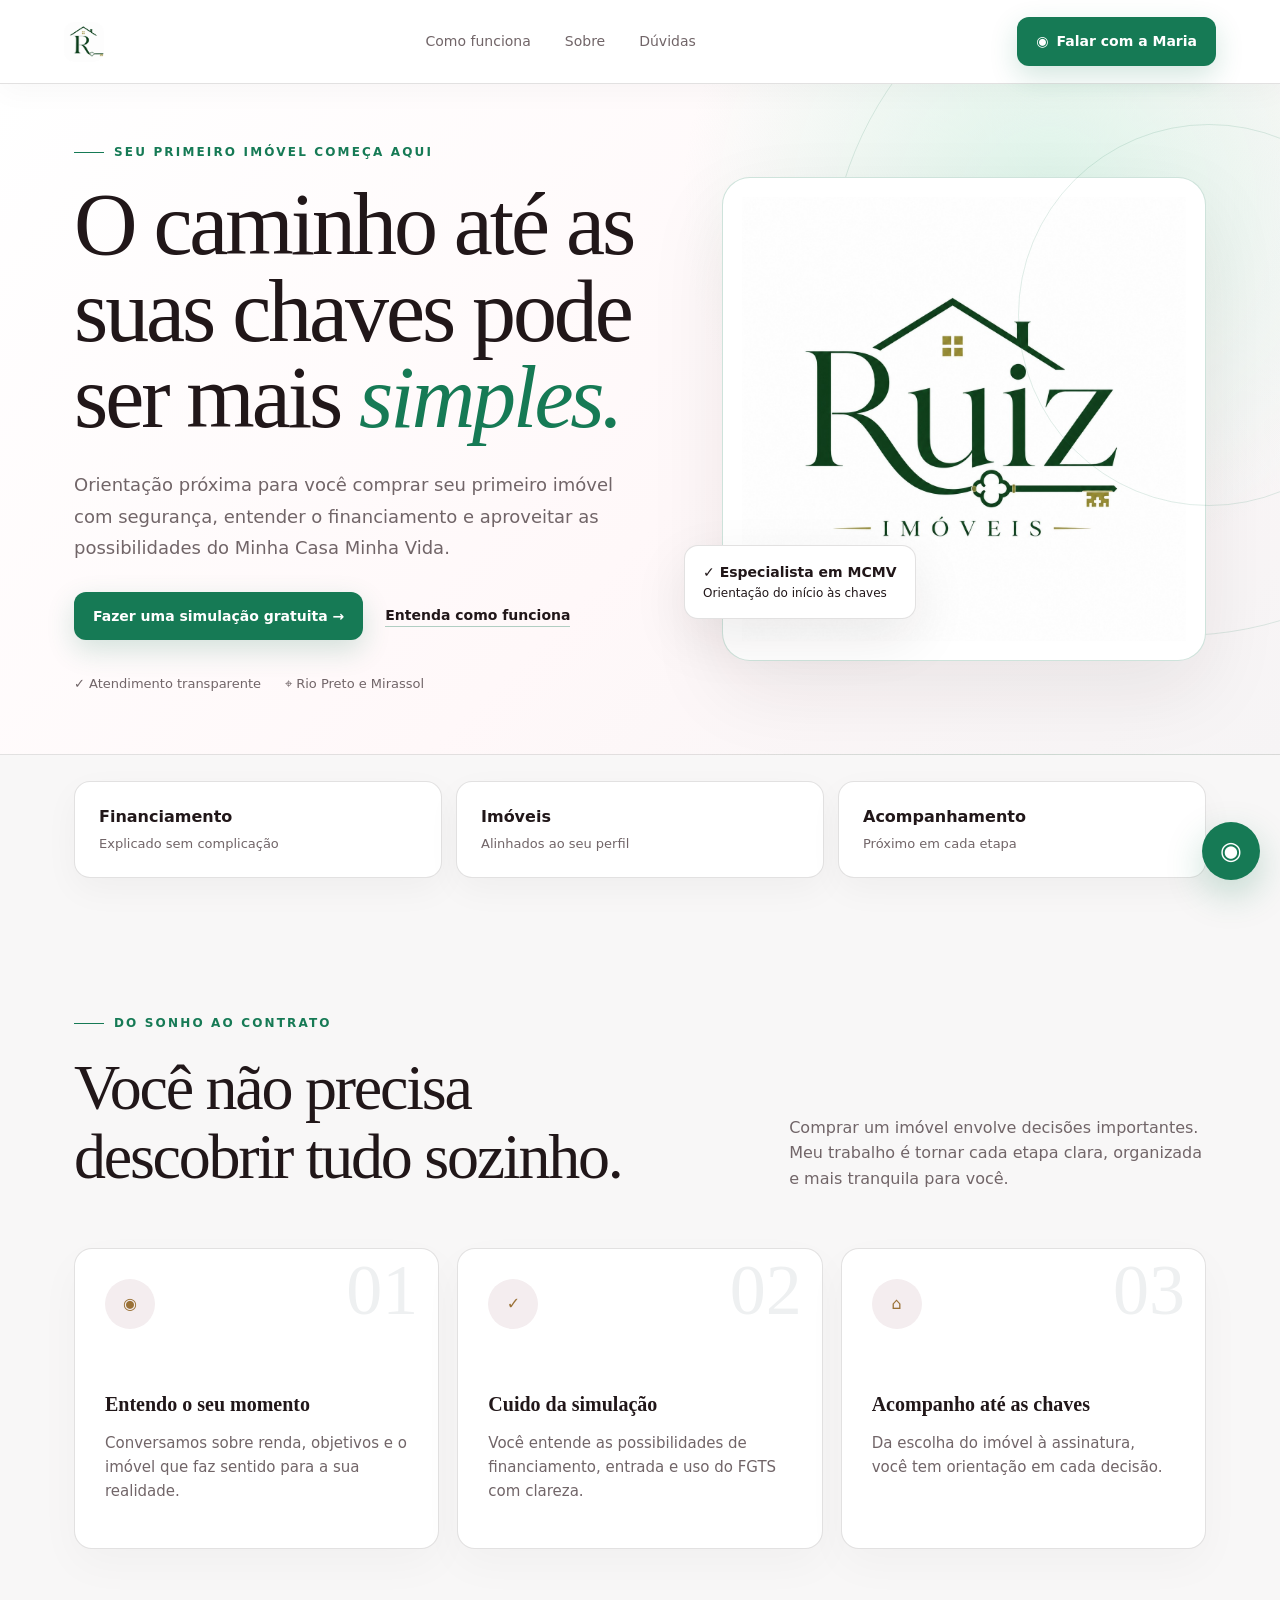
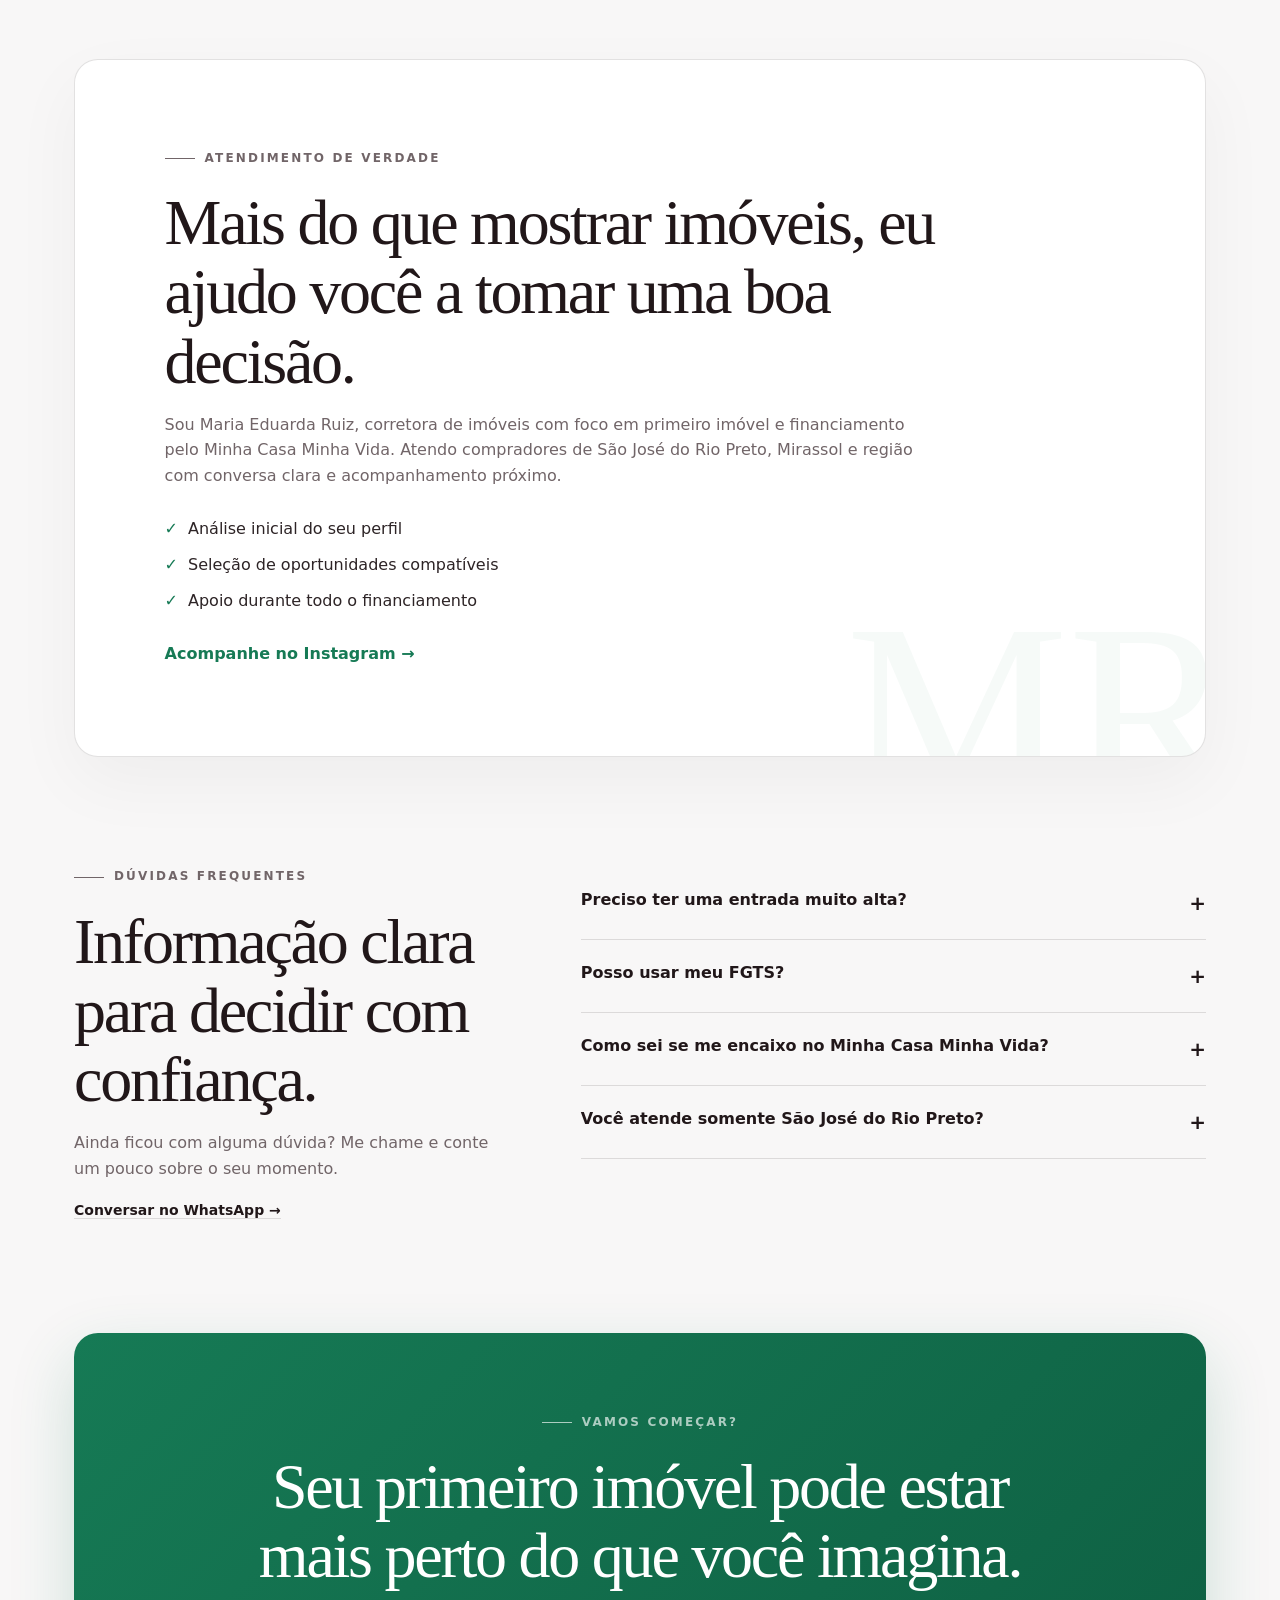
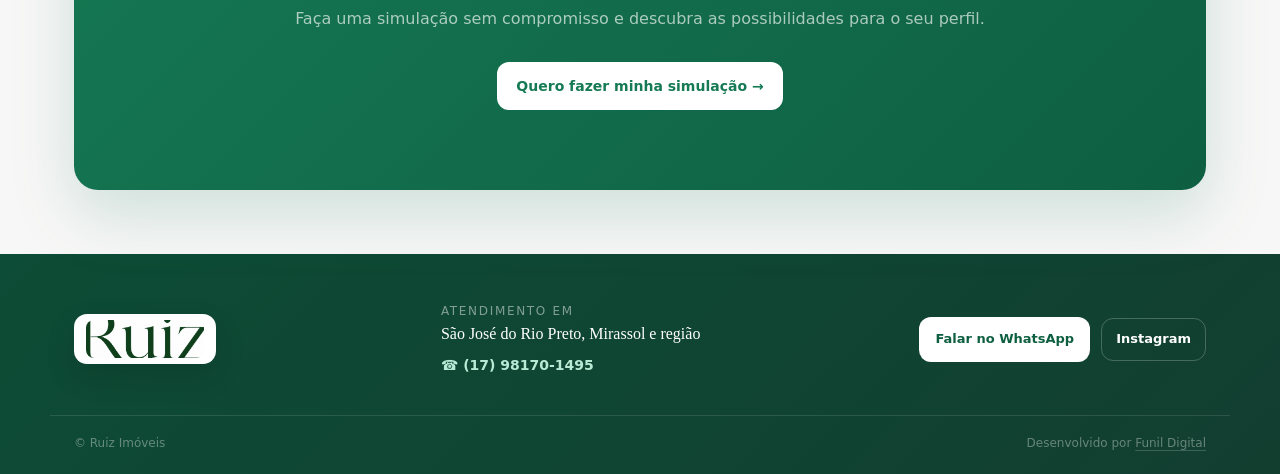
==== index.html @ 78d7ccc2 "Update footer credit to Funil Digital" ====
<!doctype html>
<html lang="pt-BR">
<head>
  <meta charset="utf-8">
  <meta name="viewport" content="width=device-width,initial-scale=1">
  <meta name="description" content="Encontre seu primeiro imóvel em São José do Rio Preto e Mirassol com orientação especializada em Minha Casa Minha Vida.">
  <title>Maria Eduarda Ruiz | Corretora de Imóveis</title>
  <link rel="icon" href="favicon.svg" type="image/svg+xml">
  <style>
    :root{--ink:#211719;--deep:#13090c;--gold:#167a55;--light:#25a879;--paper:#f8f7f7;--cream:#f4edef;--text:#2d2426;--muted:#716568;--line:rgba(33,23,25,.13)}
    *{box-sizing:border-box}html{scroll-behavior:smooth}body{margin:0;background:var(--paper);color:var(--text);font:16px/1.6 Inter,ui-sans-serif,system-ui,-apple-system,BlinkMacSystemFont,"Segoe UI",sans-serif}a{color:inherit;text-decoration:none}.wrap{max-width:1180px;margin:auto;padding-left:24px;padding-right:24px}
    header{height:84px;background:var(--deep);color:#fff;border-bottom:1px solid #ffffff18;display:flex;align-items:center;justify-content:space-between;padding:0 max(24px,5vw);position:sticky;top:0;z-index:20;box-shadow:0 1px 0 #ffffff12}.brand{display:flex;align-items:center;gap:12px}.mark{width:46px;height:46px;border:1px solid var(--gold);border-radius:14px;display:grid;place-items:center;color:#fff;background:var(--gold);border-color:var(--gold);font:800 15px Arial}.brand strong{display:block;font:600 17px Georgia}.brand small{display:block;text-transform:uppercase;letter-spacing:.15em;font-size:10px;opacity:.6}nav{display:flex;gap:34px;font-size:14px;color:#ffffffc7}.top-cta,.btn{display:inline-flex;align-items:center;gap:8px;background:var(--light);color:var(--deep);border-radius:12px;padding:13px 19px;font-weight:800;font-size:14px;box-shadow:0 10px 28px #167a5530;transition:transform .2s,box-shadow .2s}
    .hero{background:radial-gradient(circle at 80% 20%,#0d5139 0,transparent 34%),linear-gradient(135deg,#13090c 0%,#0e241b 55%,#13090c 100%);color:#fff;overflow:hidden;position:relative}.hero:before,.hero:after{content:"";position:absolute;border:1px solid #25a87926;border-radius:50%;right:-250px;top:-150px;width:700px;height:700px}.hero:after{right:-120px;top:40px;width:380px;height:380px}.hero-grid{min-height:670px;display:grid;grid-template-columns:1.08fr .92fr;align-items:center;gap:80px;position:relative}.eyebrow{text-transform:uppercase;letter-spacing:.18em;font-size:12px;font-weight:700;color:var(--light);display:flex;align-items:center;gap:10px;margin:0 0 20px}.eyebrow:before{content:"";width:30px;height:1px;background:currentColor}h1,h2{font-family:Georgia,serif;font-weight:400;letter-spacing:-.035em;margin:0}h1{font-size:clamp(52px,7vw,88px);line-height:.98}h1 em{color:var(--light);font-weight:400}.lead{font-size:18px;line-height:1.75;color:#ffffffb2;max-width:650px;margin:28px 0}.actions{display:flex;align-items:center;gap:22px;flex-wrap:wrap}.link{font-weight:700;font-size:14px;border-bottom:1px solid #ffffff66}.trust{display:flex;gap:24px;margin-top:34px;color:#ffffff99;font-size:13px;flex-wrap:wrap}
    .identity{aspect-ratio:4/5;border:1px solid #25a87952;border-radius:32px;background:linear-gradient(145deg,#ffffff12,#25a87909);display:flex;flex-direction:column;align-items:center;justify-content:center;position:relative;overflow:hidden}.identity:before{content:"";position:absolute;width:120%;height:52%;border:1px solid #25a87926;border-radius:50%;transform:rotate(-18deg)}.home-icon{width:90px;height:90px;border:1px solid #25a87970;border-radius:22px;display:grid;place-items:center;color:#fff;background:var(--gold);font-size:38px;box-shadow:0 18px 50px #167a5555}.mono{font:400 clamp(100px,14vw,150px) Georgia;color:#25a8792c;line-height:.85;margin-top:18px;letter-spacing:-.12em}.identity strong{font:600 21px Georgia}.identity small{text-transform:uppercase;letter-spacing:.2em;font-size:10px;color:#ffffff88}.badge{position:absolute;left:-38px;bottom:42px;background:#fffdfaf5;color:var(--ink);padding:15px 18px;border-radius:14px;box-shadow:0 18px 45px #0004;border:1px solid #ffffff;font-size:12px}.badge strong{display:block;font-size:14px}.visual{position:relative}
    .benefits{display:grid;grid-template-columns:repeat(3,1fr);gap:14px;padding-top:26px;padding-bottom:26px}.benefit{padding:22px 24px;background:#fff;border:1px solid var(--line);border-radius:16px;box-shadow:0 12px 35px #2117190a}.benefit:last-child{border:1px solid var(--line)}.benefit strong{display:block;color:var(--ink)}.benefit span{color:var(--muted);font-size:13px}
    section.content{padding-top:110px;padding-bottom:110px}.heading{display:grid;grid-template-columns:1.2fr .8fr;align-items:end;gap:90px}.heading h2,.about h2,.faq h2,.closing h2{font-size:clamp(38px,5vw,64px);line-height:1.08;color:var(--ink)}.heading>p{color:var(--muted);margin:0}.dark-eye{color:#9a7136}.steps{display:grid;grid-template-columns:repeat(3,1fr);gap:18px;margin-top:56px}.step{min-height:285px;background:#fff;border:1px solid var(--line);border-radius:18px;padding:30px;box-shadow:0 16px 44px #21171908;position:relative}.num{position:absolute;right:20px;top:0;color:#102f3212;font:72px Georgia}.step-icon{width:50px;height:50px;border-radius:50%;background:var(--cream);display:grid;place-items:center;color:#9a7136}.step h3{font:600 20px Georgia;color:var(--ink);margin:64px 0 10px}.step p{color:var(--muted);font-size:15px}
    .about{background:linear-gradient(135deg,#211719,#153328);color:#fff;border-radius:24px;padding:clamp(40px,7vw,90px);position:relative;overflow:hidden}.about:after{content:"MR";position:absolute;right:-30px;bottom:-100px;font:250px Georgia;color:#ffffff07}.about h2{color:#fff;max-width:800px}.about>p{color:#ffffffa7;max-width:760px}.checks{display:grid;gap:10px;margin:28px 0}.checks span:before{content:"✓";color:var(--light);margin-right:10px}.instagram{color:var(--light);font-weight:700}
    .faq{display:grid;grid-template-columns:.8fr 1.2fr;gap:90px}.faq-intro p{color:var(--muted)}details{border-bottom:1px solid var(--line);padding:20px 0}summary{cursor:pointer;color:var(--ink);font-weight:700;list-style:none;display:flex;justify-content:space-between}summary:after{content:"+";font-size:20px}details[open] summary:after{content:"−"}details p{color:var(--muted);font-size:15px;max-width:680px}
    .closing{background:linear-gradient(135deg,var(--gold),#0e5f42);color:#fff;border-radius:24px;text-align:center;padding:80px 24px;margin-bottom:28px;position:relative;overflow:hidden}.closing h2{color:#fff;max-width:780px;margin:auto}.closing>p{color:#ffffffa6}.closing .btn{margin-top:14px}footer{display:flex;align-items:center;justify-content:space-between;padding-top:35px;padding-bottom:35px;color:var(--muted);font-size:13px}.float{position:fixed;right:20px;bottom:20px;width:58px;height:58px;border-radius:50%;background:var(--gold);color:#fff;display:grid;place-items:center;font-size:25px;box-shadow:0 12px 35px #0004;z-index:5}
    @media(max-width:900px){nav{display:none}.hero-grid{grid-template-columns:1fr;padding-top:70px;padding-bottom:70px;text-align:center}.hero-copy{display:flex;flex-direction:column;align-items:center}.visual{max-width:520px;width:100%;margin:auto}.heading,.faq{grid-template-columns:1fr;gap:35px}.steps,.benefits{grid-template-columns:1fr}.benefit{border-right:0;border-bottom:1px solid var(--line)}}
    @media(max-width:600px){header{padding:0 16px}.brand small,.top-cta span{display:none}.top-cta{width:44px;height:44px;padding:0;justify-content:center}.hero-grid{gap:50px}h1{font-size:50px}.actions{flex-direction:column;width:100%}.btn{width:100%;justify-content:center}.identity{border-radius:24px}.badge{left:-5px;bottom:18px}.heading h2,.about h2,.faq h2,.closing h2{font-size:40px}section.content{padding-top:78px;padding-bottom:78px}.step{min-height:245px}footer{flex-direction:column;gap:18px;text-align:center}}
  a:hover{transform:translateY(-2px)}.step{transition:transform .2s,box-shadow .2s}.step:hover{transform:translateY(-6px);box-shadow:0 22px 55px #21171912}.closing .btn{background:#fff;color:var(--gold);box-shadow:none}@media(prefers-reduced-motion:reduce){html{scroll-behavior:auto}*{transition:none!important}}
    /* Light identity with red accents */
    header{background:rgba(255,255,255,.94);color:var(--ink);border-bottom:1px solid var(--line);backdrop-filter:blur(16px);box-shadow:0 8px 30px #21171908}
    nav{color:var(--muted)}.brand small{color:var(--muted);opacity:1}.top-cta,.btn{background:var(--gold);color:#fff}
    .hero{background:radial-gradient(circle at 82% 18%,#ddf4e9 0,transparent 31%),linear-gradient(135deg,#fff 0%,#fff8f9 56%,#f6f4f5 100%);color:var(--ink);border-bottom:1px solid var(--line)}
    .hero:before,.hero:after{border-color:#167a5522}.eyebrow{color:var(--gold)}h1 em{color:var(--gold)}.lead{color:var(--muted)}.link{border-color:#167a5555}.trust{color:var(--muted)}
    .identity{background:linear-gradient(145deg,#fff,#fff5f7);border-color:#167a5535;box-shadow:0 30px 80px #21171914}.identity:before{border-color:#167a5520}.mono{color:#167a5512}.identity strong{color:var(--ink)}.identity small{color:var(--muted)}
    .badge{background:#fff;color:var(--ink);border:1px solid var(--line);box-shadow:0 20px 55px #21171916}
    .about{background:#fff;color:var(--text);border:1px solid var(--line);box-shadow:0 25px 70px #2117190b}.about h2{color:var(--ink)}.about>p{color:var(--muted)}.about:after{color:#167a550a}.checks span:before,.instagram{color:var(--gold)}
    .closing{background:linear-gradient(135deg,#167a55,#0e5f42);box-shadow:0 24px 65px #167a5530}
    footer{color:var(--muted)}.float{background:var(--gold);box-shadow:0 14px 36px #167a5540}
.logo-word strong{font:700 25px/1 Georgia,serif;letter-spacing:-.04em}.logo-word small{margin-top:4px;letter-spacing:.25em}.logo-script{font-size:clamp(76px,10vw,112px);letter-spacing:-.07em;color:#167a5515;font-style:italic}.home-icon{background:var(--gold);box-shadow:0 18px 50px #167a5540}@media(max-width:600px){.logo-word strong{font-size:21px}}.official-logo{display:block;background-image:url("[data-uri]");background-repeat:no-repeat}.official-logo-word{width:118px;height:38px;background-size:155% auto;background-position:center 50%;border-radius:8px}header .official-logo-word{width:40px;height:40px;background-image:url("assets/logos/logo-ruiz-monogram-key-compact.png");background-size:145% auto;background-position:center 50%;border-radius:10px}.official-logo-full{width:92%;height:92%;background-size:contain;background-position:center}.identity{aspect-ratio:1/1;border-radius:28px;background:#fff}.identity:before{display:none}@media(max-width:600px){.official-logo-word{width:100px;height:32px;background-size:165% auto}header .official-logo-word{width:35px;height:35px;background-size:145% auto}.official-logo-full{width:96%;height:96%}}    .developer-credit{max-width:1180px;margin:-16px auto 0;padding:0 24px 34px;text-align:center;color:var(--muted);font-size:12px;letter-spacing:.015em}.developer-credit a{color:var(--ink);text-decoration:underline;text-decoration-color:#167a554d;text-underline-offset:3px}.developer-credit a:hover{color:var(--gold)}
      body{position:relative}.developer-credit{position:absolute;left:50%;bottom:14px;transform:translateX(-50%);width:max-content;max-width:calc(100% - 32px);margin:0;padding:0;color:rgba(113,101,104,.42);white-space:nowrap}.developer-credit a{color:inherit;text-decoration-color:rgba(113,101,104,.22)}.developer-credit a:hover{color:rgba(22,122,85,.75)}
      .site-footer{max-width:none;margin:64px 0 0;padding:0;display:block;background:linear-gradient(135deg,#0d4c36,#123e30);color:#fff}.footer-inner{max-width:1180px;margin:auto;padding:48px 24px 38px;display:grid;grid-template-columns:1fr 1.35fr auto;align-items:center;gap:48px}.footer-logo{width:max-content;padding:6px 12px;border-radius:13px;background:#fff;box-shadow:0 12px 30px #0002}.footer-details{display:flex;flex-direction:column;gap:4px}.footer-details>span{font-size:12px;letter-spacing:.14em;text-transform:uppercase;color:#ffffff7a}.footer-details strong{font:500 16px Georgia}.footer-details a{width:max-content;margin-top:7px;color:#b8ead5;font-size:14px;font-weight:700}.footer-actions{display:flex;align-items:center;gap:11px}.footer-whatsapp,.footer-social{display:inline-flex;align-items:center;justify-content:center;border-radius:12px;font-size:13px;font-weight:800}.footer-whatsapp{padding:12px 16px;background:#fff;color:#0e5f42}.footer-social{height:43px;padding:0 14px;border:1px solid #ffffff38;color:#fff}.footer-bottom{max-width:1180px;margin:auto;padding:18px 24px 21px;border-top:1px solid #ffffff1c;display:flex;justify-content:space-between;gap:16px;color:#ffffff5c;font-size:12px}.footer-bottom p{margin:0}.footer-bottom a{color:inherit;text-decoration:underline;text-decoration-color:#ffffff2e;text-underline-offset:3px}@media(max-width:820px){.footer-inner{grid-template-columns:1fr;justify-items:center;text-align:center;gap:28px}.footer-details{align-items:center}.footer-bottom{justify-content:center;flex-wrap:wrap}.footer-bottom span{display:none}}\n  </style>
</head>
<body>
<header>
  <a class="brand" href="#inicio"><span class="official-logo official-logo-word" role="img" aria-label="Ruiz Imóveis"></span></a>
  <nav><a href="#como-funciona">Como funciona</a><a href="#sobre">Sobre</a><a href="#duvidas">Dúvidas</a></nav>
  <a class="top-cta" href="https://wa.me/5517981701495" target="_blank" rel="noopener"><b>◉</b><span>Falar com a Maria</span></a>
</header>
<main>
  <section class="hero" id="inicio"><div class="wrap hero-grid">
    <div class="hero-copy">
      <p class="eyebrow">Seu primeiro imóvel começa aqui</p>
      <h1>O caminho até as suas chaves pode ser mais <em>simples.</em></h1>
      <p class="lead">Orientação próxima para você comprar seu primeiro imóvel com segurança, entender o financiamento e aproveitar as possibilidades do Minha Casa Minha Vida.</p>
      <div class="actions"><a class="btn" href="https://wa.me/5517981701495" target="_blank" rel="noopener">Fazer uma simulação gratuita →</a><a class="link" href="#como-funciona">Entenda como funciona</a></div>
      <div class="trust"><span>✓ Atendimento transparente</span><span>⌖ Rio Preto e Mirassol</span></div>
    </div>
    <div class="visual"><div class="identity"><span class="official-logo official-logo-full" role="img" aria-label="Logo Ruiz Imóveis"></span></div><div class="badge"><strong>✓ Especialista em MCMV</strong>Orientação do início às chaves</div></div>
  </div></section>
  <div class="wrap benefits"><div class="benefit"><strong>Financiamento</strong><span>Explicado sem complicação</span></div><div class="benefit"><strong>Imóveis</strong><span>Alinhados ao seu perfil</span></div><div class="benefit"><strong>Acompanhamento</strong><span>Próximo em cada etapa</span></div></div>
  <section class="content wrap" id="como-funciona">
    <div class="heading"><div><p class="eyebrow dark-eye">Do sonho ao contrato</p><h2>Você não precisa descobrir tudo sozinho.</h2></div><p>Comprar um imóvel envolve decisões importantes. Meu trabalho é tornar cada etapa clara, organizada e mais tranquila para você.</p></div>
    <div class="steps"><article class="step"><span class="num">01</span><span class="step-icon">◉</span><h3>Entendo o seu momento</h3><p>Conversamos sobre renda, objetivos e o imóvel que faz sentido para a sua realidade.</p></article><article class="step"><span class="num">02</span><span class="step-icon">✓</span><h3>Cuido da simulação</h3><p>Você entende as possibilidades de financiamento, entrada e uso do FGTS com clareza.</p></article><article class="step"><span class="num">03</span><span class="step-icon">⌂</span><h3>Acompanho até as chaves</h3><p>Da escolha do imóvel à assinatura, você tem orientação em cada decisão.</p></article></div>
  </section>
  <section class="wrap" id="sobre"><div class="about"><p class="eyebrow">Atendimento de verdade</p><h2>Mais do que mostrar imóveis, eu ajudo você a tomar uma boa decisão.</h2><p>Sou Maria Eduarda Ruiz, corretora de imóveis com foco em primeiro imóvel e financiamento pelo Minha Casa Minha Vida. Atendo compradores de São José do Rio Preto, Mirassol e região com conversa clara e acompanhamento próximo.</p><div class="checks"><span>Análise inicial do seu perfil</span><span>Seleção de oportunidades compatíveis</span><span>Apoio durante todo o financiamento</span></div><a class="instagram" href="https://www.instagram.com/maria_eduruiz/" target="_blank" rel="noopener">Acompanhe no Instagram →</a></div></section>
  <section class="content wrap faq" id="duvidas"><div class="faq-intro"><p class="eyebrow dark-eye">Dúvidas frequentes</p><h2>Informação clara para decidir com confiança.</h2><p>Ainda ficou com alguma dúvida? Me chame e conte um pouco sobre o seu momento.</p><a class="link" style="color:var(--ink);border-color:var(--line)" href="https://wa.me/5517981701495" target="_blank" rel="noopener">Conversar no WhatsApp →</a></div><div>
    <details><summary>Preciso ter uma entrada muito alta?</summary><p>Não necessariamente. O valor depende do imóvel, da sua renda e das condições do financiamento. Na simulação, avaliamos o cenário possível para você.</p></details>
    <details><summary>Posso usar meu FGTS?</summary><p>Em muitos casos, sim. O FGTS pode ajudar na entrada ou reduzir o saldo financiado, desde que você atenda às regras vigentes.</p></details>
    <details><summary>Como sei se me encaixo no Minha Casa Minha Vida?</summary><p>A elegibilidade considera renda familiar, perfil do comprador e valor do imóvel. Uma análise inicial ajuda a identificar os caminhos disponíveis.</p></details>
    <details><summary>Você atende somente São José do Rio Preto?</summary><p>O atendimento é focado em São José do Rio Preto, Mirassol e região.</p></details>
  </div></section>
  <section class="wrap"><div class="closing"><p class="eyebrow" style="justify-content:center">Vamos começar?</p><h2>Seu primeiro imóvel pode estar mais perto do que você imagina.</h2><p>Faça uma simulação sem compromisso e descubra as possibilidades para o seu perfil.</p><a class="btn" href="https://wa.me/5517981701495" target="_blank" rel="noopener">Quero fazer minha simulação →</a></div></section>
</main>
<footer class="site-footer"><div class="footer-inner"><a class="footer-logo" href="#inicio" aria-label="Ruiz Imóveis — início"><span class="official-logo official-logo-word" role="img" aria-label="Ruiz Imóveis"></span></a><div class="footer-details"><span>Atendimento em</span><strong>São José do Rio Preto, Mirassol e região</strong><a href="tel:+5517981701495">☎ (17) 98170-1495</a></div><div class="footer-actions"><a class="footer-whatsapp" href="https://wa.me/5517981701495" target="_blank" rel="noopener">Falar no WhatsApp</a><a class="footer-social" href="https://www.instagram.com/maria_eduruiz/" target="_blank" rel="noopener">Instagram</a></div></div><div class="footer-bottom"><span>© Ruiz Imóveis</span><p>Desenvolvido por <a href="https://www.funildigital.com.br/" target="_blank" rel="noopener">Funil Digital</a></p></div></footer>
<a class="float" href="https://wa.me/5517981701495" target="_blank" rel="noopener" aria-label="Falar com Maria no WhatsApp">◉</a>
</body>
</html>
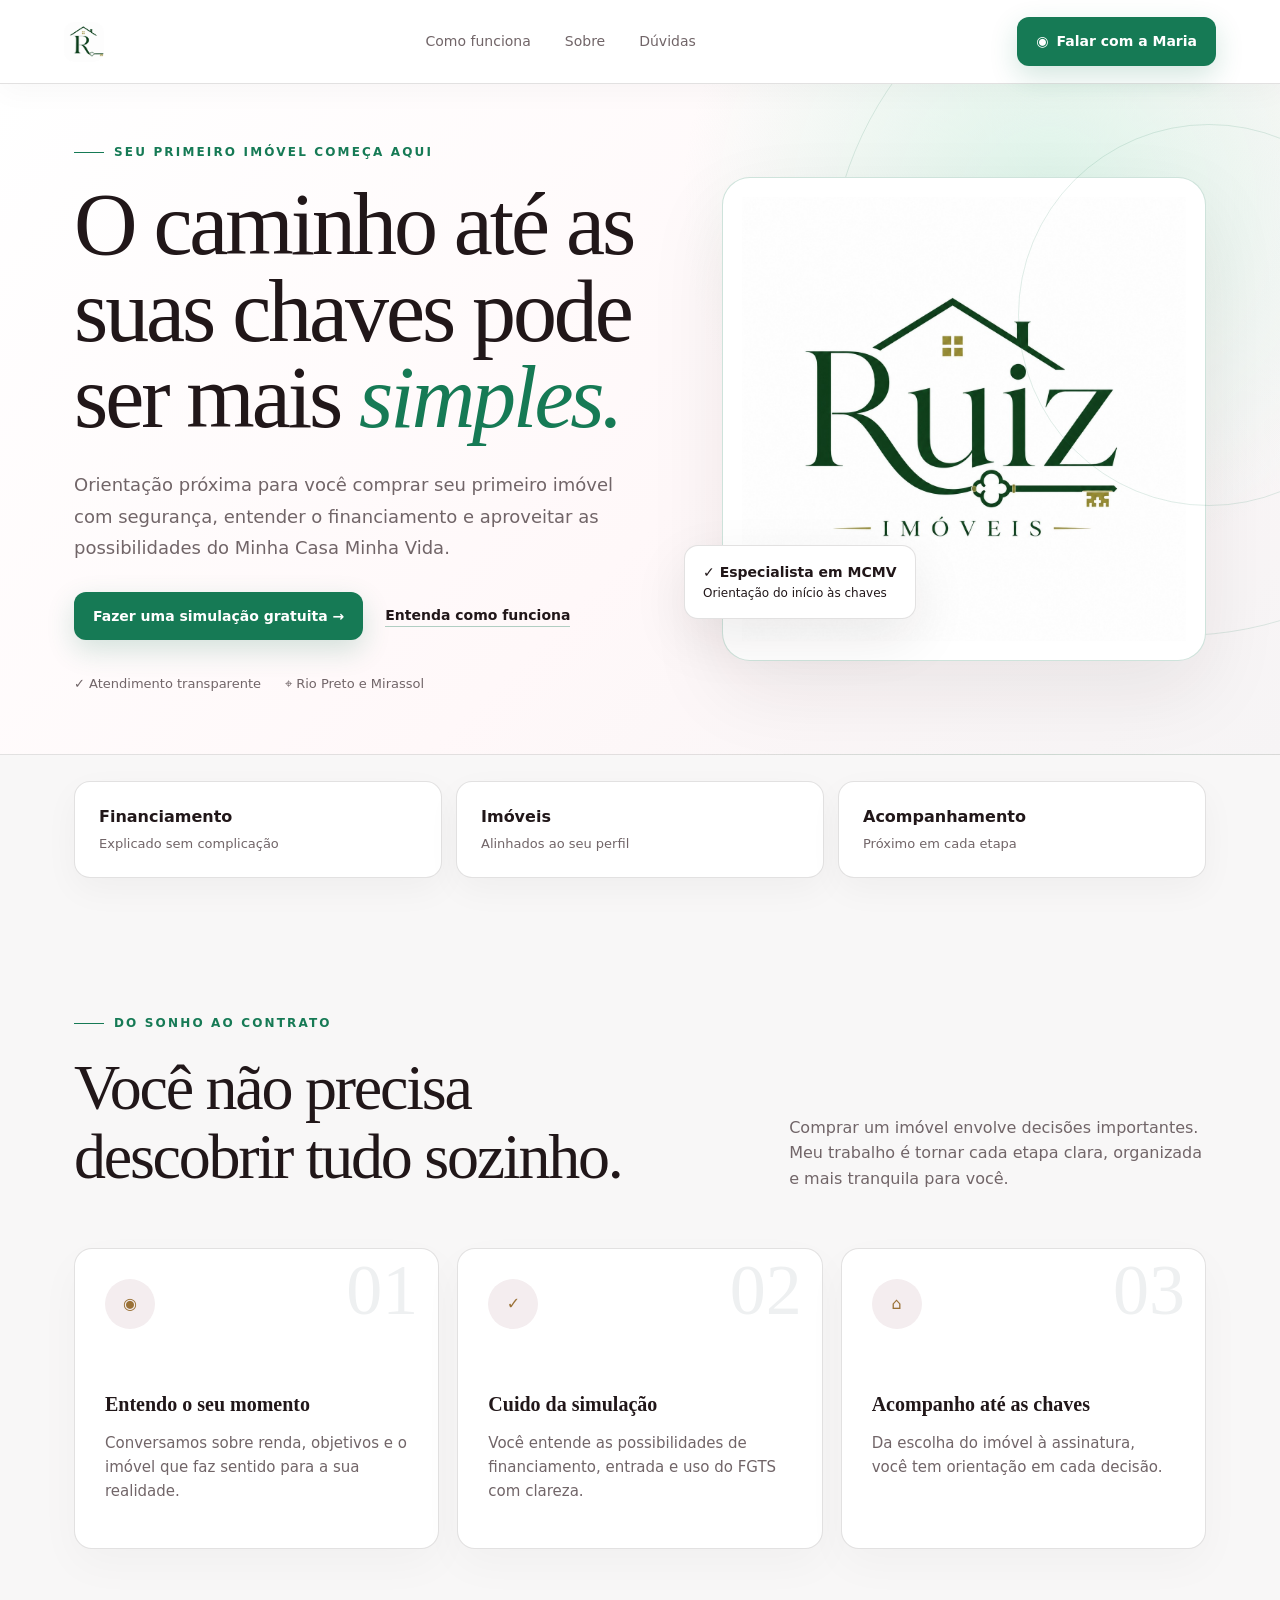
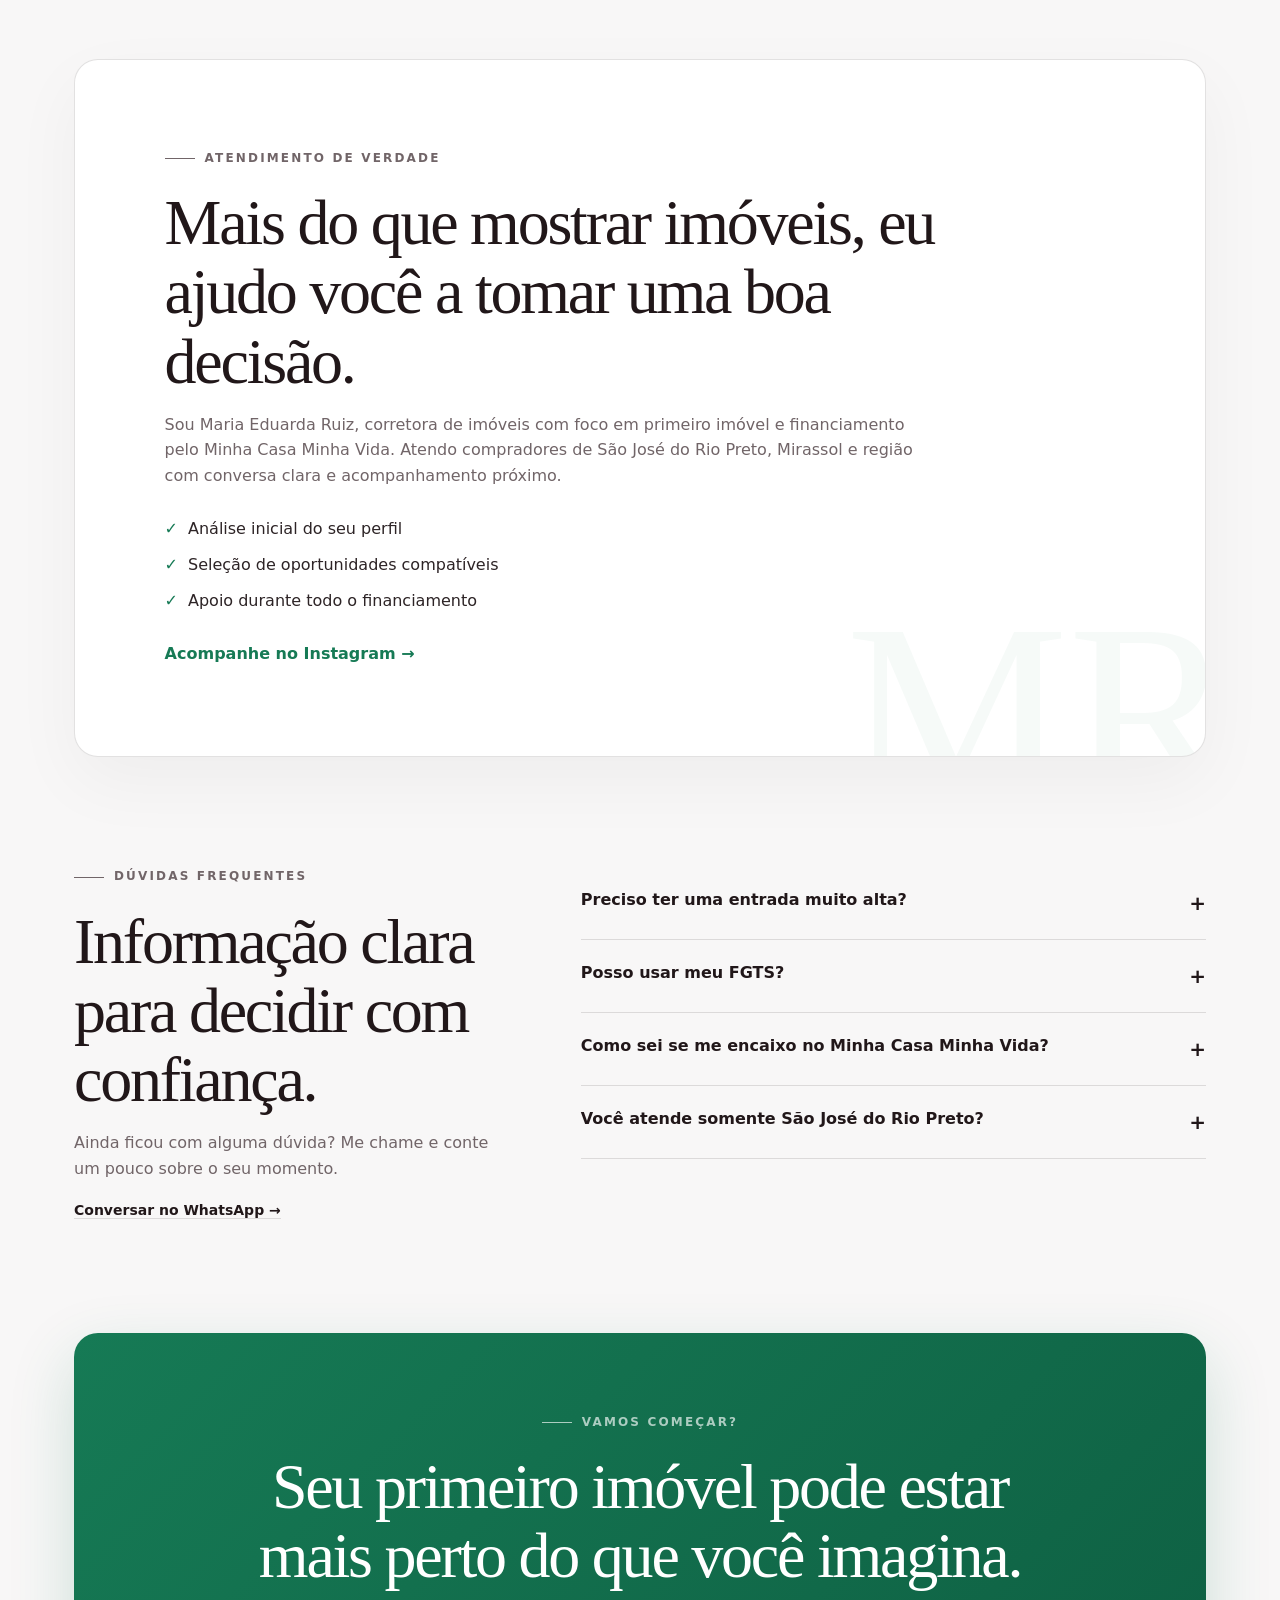
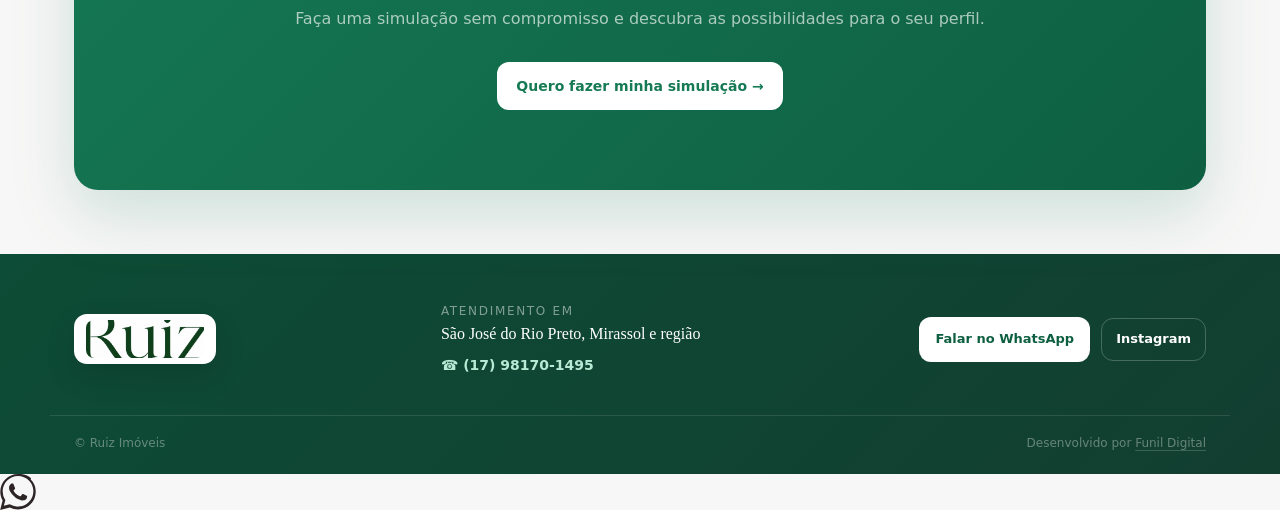
==== commit 59287046: "Match floating WhatsApp button to Poltronieri & Alves" ====
--- a/index.html
+++ b/index.html
@@ -32,7 +32,7 @@
     footer{color:var(--muted)}.float{background:var(--gold);box-shadow:0 14px 36px #167a5540}
 .logo-word strong{font:700 25px/1 Georgia,serif;letter-spacing:-.04em}.logo-word small{margin-top:4px;letter-spacing:.25em}.logo-script{font-size:clamp(76px,10vw,112px);letter-spacing:-.07em;color:#167a5515;font-style:italic}.home-icon{background:var(--gold);box-shadow:0 18px 50px #167a5540}@media(max-width:600px){.logo-word strong{font-size:21px}}.official-logo{display:block;background-image:url("[data-uri]");background-repeat:no-repeat}.official-logo-word{width:118px;height:38px;background-size:155% auto;background-position:center 50%;border-radius:8px}header .official-logo-word{width:40px;height:40px;background-image:url("assets/logos/logo-ruiz-monogram-key-compact.png");background-size:145% auto;background-position:center 50%;border-radius:10px}.official-logo-full{width:92%;height:92%;background-size:contain;background-position:center}.identity{aspect-ratio:1/1;border-radius:28px;background:#fff}.identity:before{display:none}@media(max-width:600px){.official-logo-word{width:100px;height:32px;background-size:165% auto}header .official-logo-word{width:35px;height:35px;background-size:145% auto}.official-logo-full{width:96%;height:96%}}    .developer-credit{max-width:1180px;margin:-16px auto 0;padding:0 24px 34px;text-align:center;color:var(--muted);font-size:12px;letter-spacing:.015em}.developer-credit a{color:var(--ink);text-decoration:underline;text-decoration-color:#167a554d;text-underline-offset:3px}.developer-credit a:hover{color:var(--gold)}
       body{position:relative}.developer-credit{position:absolute;left:50%;bottom:14px;transform:translateX(-50%);width:max-content;max-width:calc(100% - 32px);margin:0;padding:0;color:rgba(113,101,104,.42);white-space:nowrap}.developer-credit a{color:inherit;text-decoration-color:rgba(113,101,104,.22)}.developer-credit a:hover{color:rgba(22,122,85,.75)}
-      .site-footer{max-width:none;margin:64px 0 0;padding:0;display:block;background:linear-gradient(135deg,#0d4c36,#123e30);color:#fff}.footer-inner{max-width:1180px;margin:auto;padding:48px 24px 38px;display:grid;grid-template-columns:1fr 1.35fr auto;align-items:center;gap:48px}.footer-logo{width:max-content;padding:6px 12px;border-radius:13px;background:#fff;box-shadow:0 12px 30px #0002}.footer-details{display:flex;flex-direction:column;gap:4px}.footer-details>span{font-size:12px;letter-spacing:.14em;text-transform:uppercase;color:#ffffff7a}.footer-details strong{font:500 16px Georgia}.footer-details a{width:max-content;margin-top:7px;color:#b8ead5;font-size:14px;font-weight:700}.footer-actions{display:flex;align-items:center;gap:11px}.footer-whatsapp,.footer-social{display:inline-flex;align-items:center;justify-content:center;border-radius:12px;font-size:13px;font-weight:800}.footer-whatsapp{padding:12px 16px;background:#fff;color:#0e5f42}.footer-social{height:43px;padding:0 14px;border:1px solid #ffffff38;color:#fff}.footer-bottom{max-width:1180px;margin:auto;padding:18px 24px 21px;border-top:1px solid #ffffff1c;display:flex;justify-content:space-between;gap:16px;color:#ffffff5c;font-size:12px}.footer-bottom p{margin:0}.footer-bottom a{color:inherit;text-decoration:underline;text-decoration-color:#ffffff2e;text-underline-offset:3px}@media(max-width:820px){.footer-inner{grid-template-columns:1fr;justify-items:center;text-align:center;gap:28px}.footer-details{align-items:center}.footer-bottom{justify-content:center;flex-wrap:wrap}.footer-bottom span{display:none}}\n  </style>
+      .site-footer{max-width:none;margin:64px 0 0;padding:0;display:block;background:linear-gradient(135deg,#0d4c36,#123e30);color:#fff}.footer-inner{max-width:1180px;margin:auto;padding:48px 24px 38px;display:grid;grid-template-columns:1fr 1.35fr auto;align-items:center;gap:48px}.footer-logo{width:max-content;padding:6px 12px;border-radius:13px;background:#fff;box-shadow:0 12px 30px #0002}.footer-details{display:flex;flex-direction:column;gap:4px}.footer-details>span{font-size:12px;letter-spacing:.14em;text-transform:uppercase;color:#ffffff7a}.footer-details strong{font:500 16px Georgia}.footer-details a{width:max-content;margin-top:7px;color:#b8ead5;font-size:14px;font-weight:700}.footer-actions{display:flex;align-items:center;gap:11px}.footer-whatsapp,.footer-social{display:inline-flex;align-items:center;justify-content:center;border-radius:12px;font-size:13px;font-weight:800}.footer-whatsapp{padding:12px 16px;background:#fff;color:#0e5f42}.footer-social{height:43px;padding:0 14px;border:1px solid #ffffff38;color:#fff}.footer-bottom{max-width:1180px;margin:auto;padding:18px 24px 21px;border-top:1px solid #ffffff1c;display:flex;justify-content:space-between;gap:16px;color:#ffffff5c;font-size:12px}.footer-bottom p{margin:0}.footer-bottom a{color:inherit;text-decoration:underline;text-decoration-color:#ffffff2e;text-underline-offset:3px}@media(max-width:820px){.footer-inner{grid-template-columns:1fr;justify-items:center;text-align:center;gap:28px}.footer-details{align-items:center}.footer-bottom{justify-content:center;flex-wrap:wrap}.footer-bottom span{display:none}}\n  .whatsapp-float{position:fixed;right:22px;bottom:22px;z-index:60;width:58px;height:58px;border-radius:50%;display:grid;place-items:center;background:#22c55e;color:#fff;border:0;box-shadow:0 7px 20px rgba(0,0,0,.2);transition:transform .2s ease,box-shadow .2s ease}.whatsapp-float:hover{transform:translateY(-2px) scale(1.035);box-shadow:0 10px 26px rgba(0,0,0,.26)}.whatsapp-float .whatsapp-mark{width:36px;height:36px;display:block;fill:currentColor;stroke:none;shape-rendering:geometricPrecision}.whatsapp-float .whatsapp-mark path{fill:currentColor;stroke:none;shape-rendering:geometricPrecision}</style>
 </head>
 <body>
 <header>
@@ -66,6 +66,6 @@
   <section class="wrap"><div class="closing"><p class="eyebrow" style="justify-content:center">Vamos começar?</p><h2>Seu primeiro imóvel pode estar mais perto do que você imagina.</h2><p>Faça uma simulação sem compromisso e descubra as possibilidades para o seu perfil.</p><a class="btn" href="https://wa.me/5517981701495" target="_blank" rel="noopener">Quero fazer minha simulação →</a></div></section>
 </main>
 <footer class="site-footer"><div class="footer-inner"><a class="footer-logo" href="#inicio" aria-label="Ruiz Imóveis — início"><span class="official-logo official-logo-word" role="img" aria-label="Ruiz Imóveis"></span></a><div class="footer-details"><span>Atendimento em</span><strong>São José do Rio Preto, Mirassol e região</strong><a href="tel:+5517981701495">☎ (17) 98170-1495</a></div><div class="footer-actions"><a class="footer-whatsapp" href="https://wa.me/5517981701495" target="_blank" rel="noopener">Falar no WhatsApp</a><a class="footer-social" href="https://www.instagram.com/maria_eduruiz/" target="_blank" rel="noopener">Instagram</a></div></div><div class="footer-bottom"><span>© Ruiz Imóveis</span><p>Desenvolvido por <a href="https://www.funildigital.com.br/" target="_blank" rel="noopener">Funil Digital</a></p></div></footer>
-<a class="float" href="https://wa.me/5517981701495" target="_blank" rel="noopener" aria-label="Falar com Maria no WhatsApp">◉</a>
+<a class="whatsapp-float" href="https://wa.me/5517981701495" target="_blank" rel="noopener noreferrer" aria-label="Falar pelo WhatsApp"><svg class="whatsapp-mark" viewBox="0 0 24 24" aria-hidden="true"><path d="M17.472 14.382c-.297-.149-1.758-.867-2.03-.966-.273-.099-.471-.148-.67.15-.197.297-.767.966-.94 1.164-.173.198-.347.223-.644.074-.297-.149-1.255-.463-2.39-1.475-.883-.788-1.48-1.761-1.653-2.059-.173-.297-.018-.458.13-.606.134-.133.297-.347.446-.52.149-.174.198-.298.297-.497.1-.198.05-.371-.025-.52-.074-.149-.669-1.612-.916-2.207-.242-.579-.487-.5-.669-.51-.173-.008-.371-.01-.57-.01-.198 0-.52.074-.792.372-.272.297-1.04 1.016-1.04 2.479s1.065 2.876 1.213 3.074c.149.198 2.095 3.2 5.076 4.487.709.306 1.262.489 1.694.625.712.227 1.36.195 1.871.118.571-.085 1.758-.719 2.006-1.413.248-.694.248-1.289.173-1.413-.074-.124-.272-.198-.57-.347m-5.421 7.403h-.004a10.24 10.24 0 01-5.228-1.43l-.375-.223-3.888 1.02 1.037-3.79-.245-.39a10.23 10.23 0 01-1.57-5.47c.002-5.645 4.596-10.239 10.242-10.239 2.735 0 5.306 1.066 7.24 3.002a10.17 10.17 0 012.998 7.243c-.003 5.645-4.597 10.239-10.237 10.239m8.72-18.956A12.15 12.15 0 0012.012 0C5.495 0 .192 5.304.19 11.821c0 2.084.543 4.119 1.573 5.91L.09 24l6.411-1.682a11.82 11.82 0 005.509 1.404h.005c6.517 0 11.82-5.304 11.823-11.821a11.74 11.74 0 00-3.447-8.352"></path></svg></a>
 </body>
 </html>
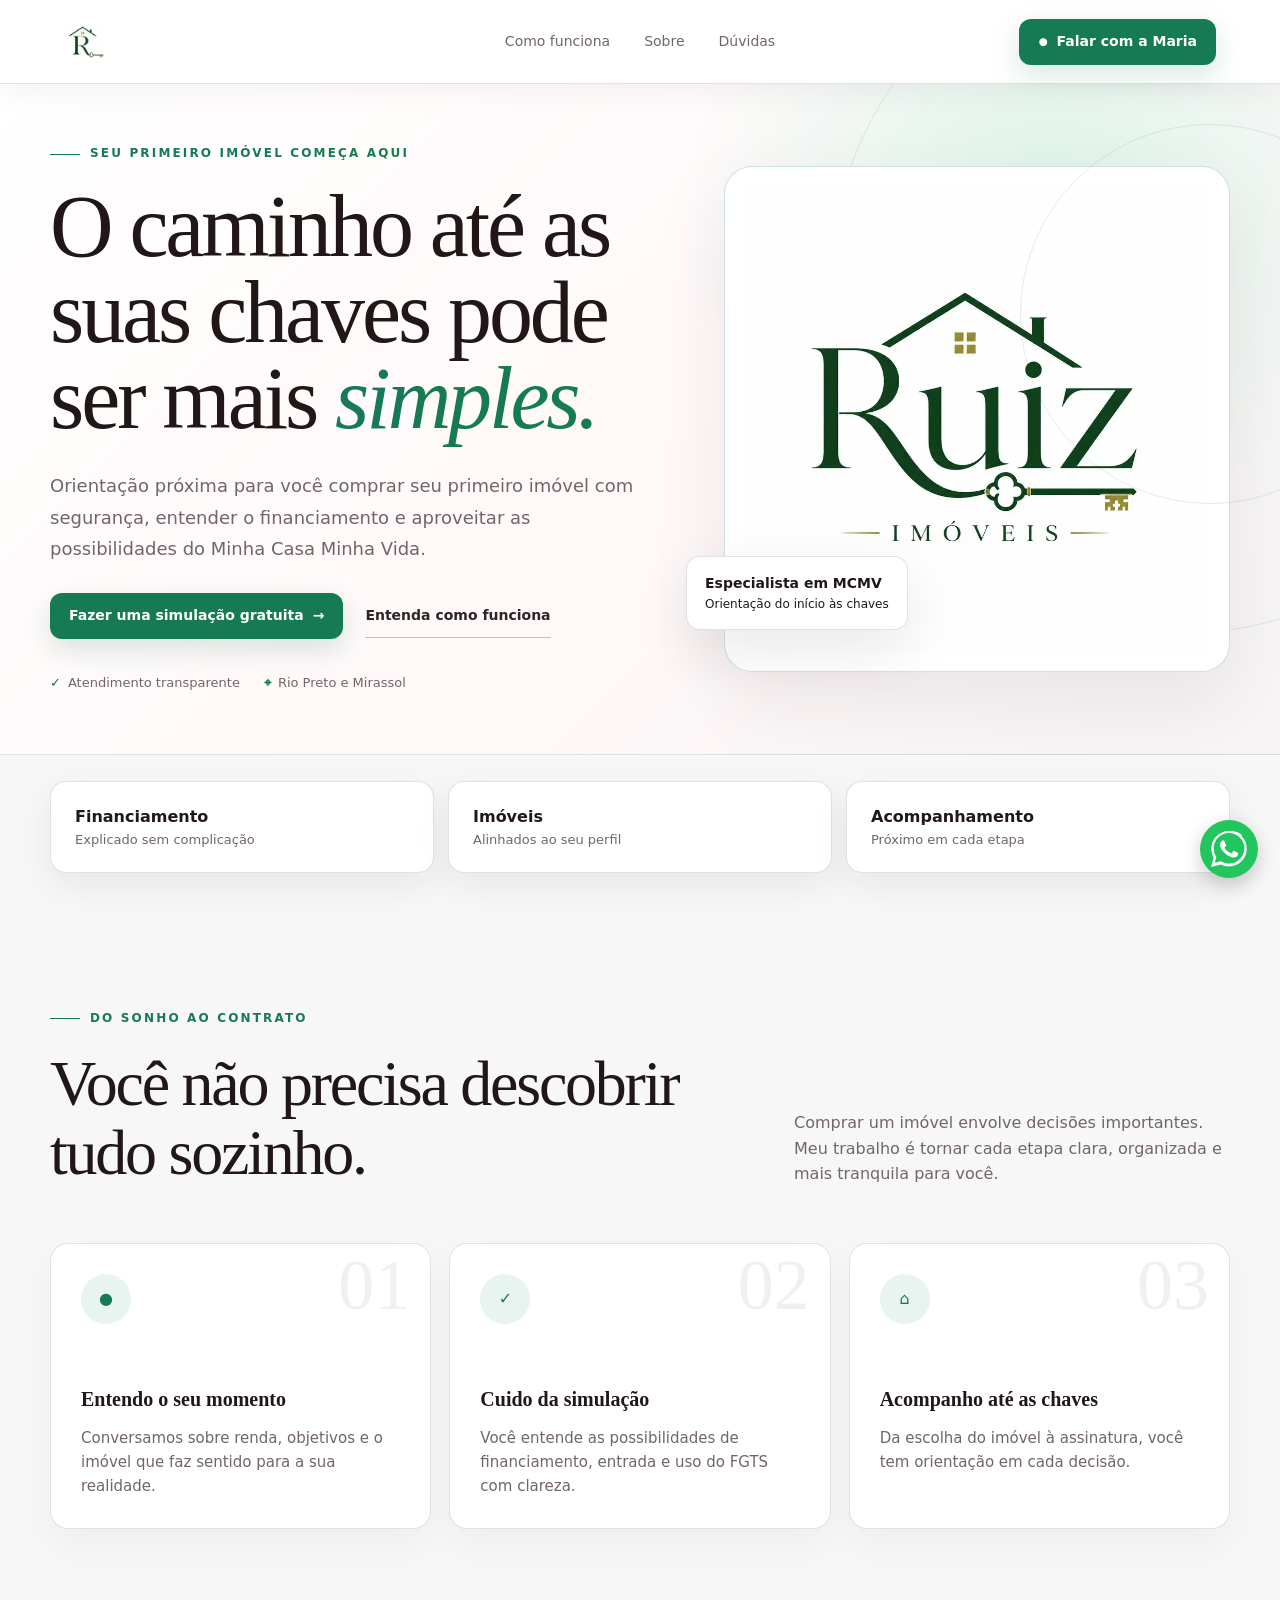
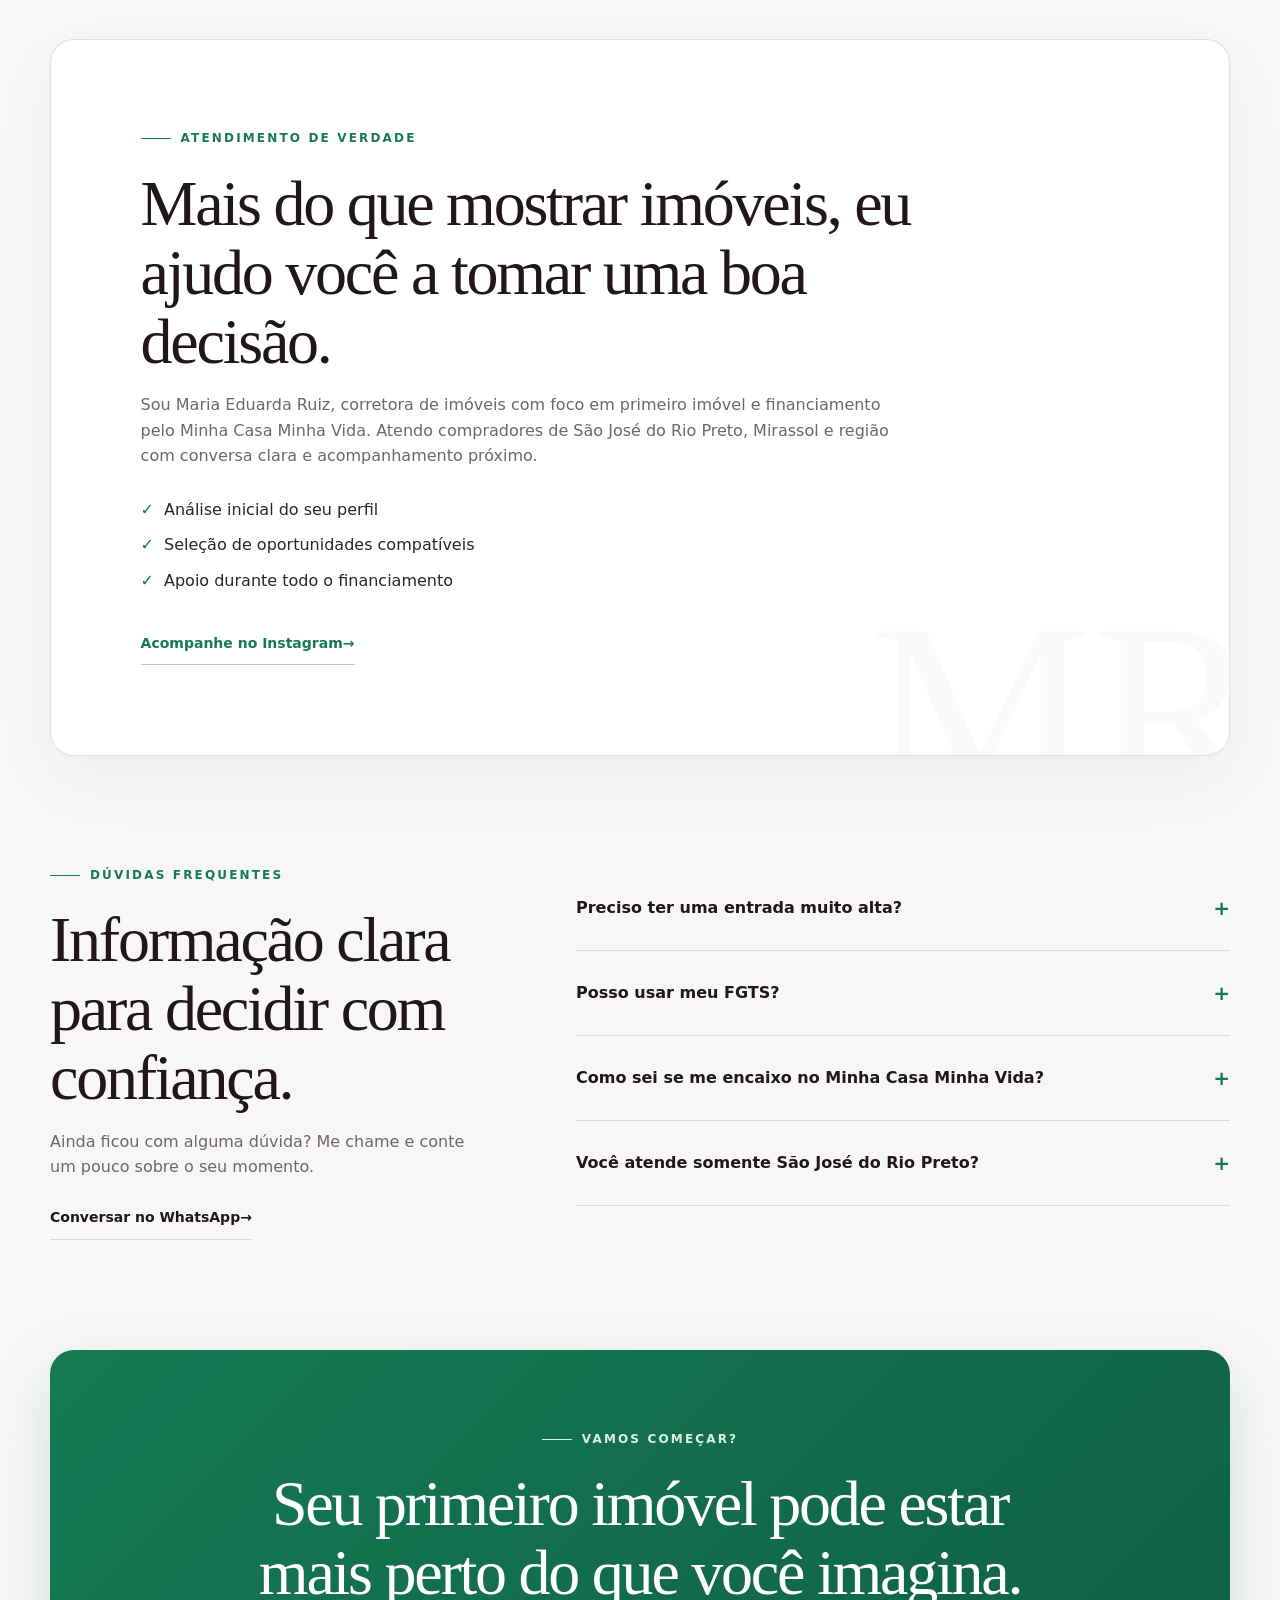
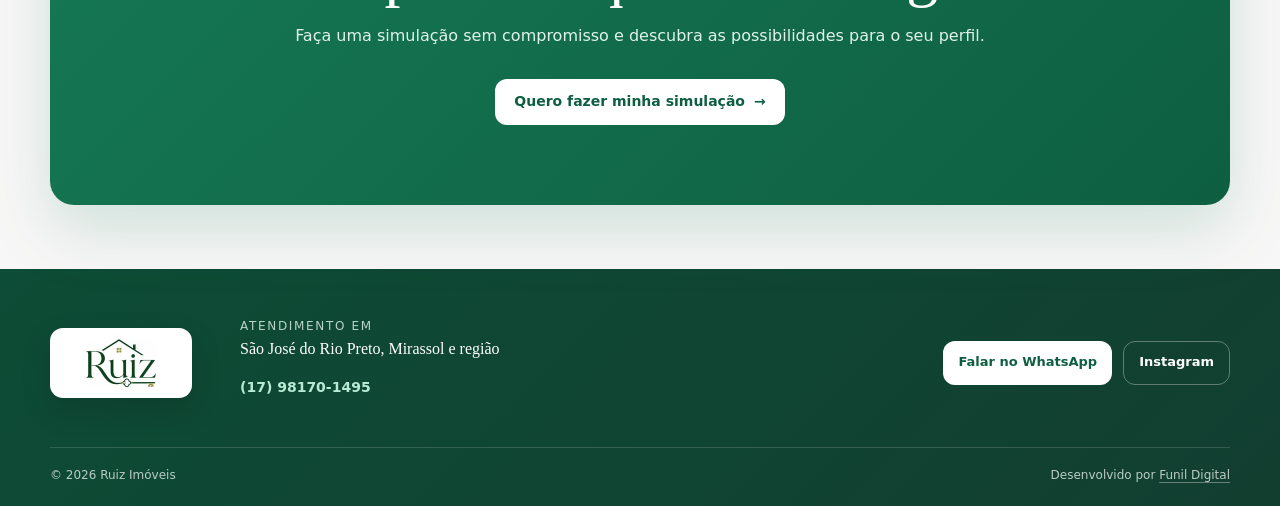
==== commit 8abdfd3d: "Production audit improvements" ====
--- a/index.html
+++ b/index.html
@@ -1,71 +1,108 @@
 <!doctype html>
 <html lang="pt-BR">
 <head>
+  <!-- Google tag (gtag.js) -->
+  <script async src="https://www.googletagmanager.com/gtag/js?id=G-DQJJC0CKGR"></script>
+  <script>
+    window.dataLayer = window.dataLayer || [];
+    function gtag(){dataLayer.push(arguments);}
+    gtag('js', new Date());
+    gtag('config', 'G-DQJJC0CKGR');
+  </script>
   <meta charset="utf-8">
-  <meta name="viewport" content="width=device-width,initial-scale=1">
-  <meta name="description" content="Encontre seu primeiro imóvel em São José do Rio Preto e Mirassol com orientação especializada em Minha Casa Minha Vida.">
-  <title>Maria Eduarda Ruiz | Corretora de Imóveis</title>
+  <meta name="viewport" content="width=device-width, initial-scale=1">
+  <title>Corretora de Imóveis em Rio Preto | Ruiz Imóveis</title>
+  <meta name="description" content="Encontre seu primeiro imóvel em São José do Rio Preto, Mirassol e região com orientação em financiamento e Minha Casa Minha Vida.">
+  <meta name="robots" content="index, follow, max-image-preview:large">
+  <meta name="theme-color" content="#167a55">
+  <meta name="referrer" content="strict-origin-when-cross-origin">
+  <meta name="geo.region" content="BR-SP">
+  <meta name="geo.placename" content="São José do Rio Preto">
+  <link rel="canonical" href="https://corretoraruiz.com.br/">
   <link rel="icon" href="favicon.svg" type="image/svg+xml">
-  <style>
-    :root{--ink:#211719;--deep:#13090c;--gold:#167a55;--light:#25a879;--paper:#f8f7f7;--cream:#f4edef;--text:#2d2426;--muted:#716568;--line:rgba(33,23,25,.13)}
-    *{box-sizing:border-box}html{scroll-behavior:smooth}body{margin:0;background:var(--paper);color:var(--text);font:16px/1.6 Inter,ui-sans-serif,system-ui,-apple-system,BlinkMacSystemFont,"Segoe UI",sans-serif}a{color:inherit;text-decoration:none}.wrap{max-width:1180px;margin:auto;padding-left:24px;padding-right:24px}
-    header{height:84px;background:var(--deep);color:#fff;border-bottom:1px solid #ffffff18;display:flex;align-items:center;justify-content:space-between;padding:0 max(24px,5vw);position:sticky;top:0;z-index:20;box-shadow:0 1px 0 #ffffff12}.brand{display:flex;align-items:center;gap:12px}.mark{width:46px;height:46px;border:1px solid var(--gold);border-radius:14px;display:grid;place-items:center;color:#fff;background:var(--gold);border-color:var(--gold);font:800 15px Arial}.brand strong{display:block;font:600 17px Georgia}.brand small{display:block;text-transform:uppercase;letter-spacing:.15em;font-size:10px;opacity:.6}nav{display:flex;gap:34px;font-size:14px;color:#ffffffc7}.top-cta,.btn{display:inline-flex;align-items:center;gap:8px;background:var(--light);color:var(--deep);border-radius:12px;padding:13px 19px;font-weight:800;font-size:14px;box-shadow:0 10px 28px #167a5530;transition:transform .2s,box-shadow .2s}
-    .hero{background:radial-gradient(circle at 80% 20%,#0d5139 0,transparent 34%),linear-gradient(135deg,#13090c 0%,#0e241b 55%,#13090c 100%);color:#fff;overflow:hidden;position:relative}.hero:before,.hero:after{content:"";position:absolute;border:1px solid #25a87926;border-radius:50%;right:-250px;top:-150px;width:700px;height:700px}.hero:after{right:-120px;top:40px;width:380px;height:380px}.hero-grid{min-height:670px;display:grid;grid-template-columns:1.08fr .92fr;align-items:center;gap:80px;position:relative}.eyebrow{text-transform:uppercase;letter-spacing:.18em;font-size:12px;font-weight:700;color:var(--light);display:flex;align-items:center;gap:10px;margin:0 0 20px}.eyebrow:before{content:"";width:30px;height:1px;background:currentColor}h1,h2{font-family:Georgia,serif;font-weight:400;letter-spacing:-.035em;margin:0}h1{font-size:clamp(52px,7vw,88px);line-height:.98}h1 em{color:var(--light);font-weight:400}.lead{font-size:18px;line-height:1.75;color:#ffffffb2;max-width:650px;margin:28px 0}.actions{display:flex;align-items:center;gap:22px;flex-wrap:wrap}.link{font-weight:700;font-size:14px;border-bottom:1px solid #ffffff66}.trust{display:flex;gap:24px;margin-top:34px;color:#ffffff99;font-size:13px;flex-wrap:wrap}
-    .identity{aspect-ratio:4/5;border:1px solid #25a87952;border-radius:32px;background:linear-gradient(145deg,#ffffff12,#25a87909);display:flex;flex-direction:column;align-items:center;justify-content:center;position:relative;overflow:hidden}.identity:before{content:"";position:absolute;width:120%;height:52%;border:1px solid #25a87926;border-radius:50%;transform:rotate(-18deg)}.home-icon{width:90px;height:90px;border:1px solid #25a87970;border-radius:22px;display:grid;place-items:center;color:#fff;background:var(--gold);font-size:38px;box-shadow:0 18px 50px #167a5555}.mono{font:400 clamp(100px,14vw,150px) Georgia;color:#25a8792c;line-height:.85;margin-top:18px;letter-spacing:-.12em}.identity strong{font:600 21px Georgia}.identity small{text-transform:uppercase;letter-spacing:.2em;font-size:10px;color:#ffffff88}.badge{position:absolute;left:-38px;bottom:42px;background:#fffdfaf5;color:var(--ink);padding:15px 18px;border-radius:14px;box-shadow:0 18px 45px #0004;border:1px solid #ffffff;font-size:12px}.badge strong{display:block;font-size:14px}.visual{position:relative}
-    .benefits{display:grid;grid-template-columns:repeat(3,1fr);gap:14px;padding-top:26px;padding-bottom:26px}.benefit{padding:22px 24px;background:#fff;border:1px solid var(--line);border-radius:16px;box-shadow:0 12px 35px #2117190a}.benefit:last-child{border:1px solid var(--line)}.benefit strong{display:block;color:var(--ink)}.benefit span{color:var(--muted);font-size:13px}
-    section.content{padding-top:110px;padding-bottom:110px}.heading{display:grid;grid-template-columns:1.2fr .8fr;align-items:end;gap:90px}.heading h2,.about h2,.faq h2,.closing h2{font-size:clamp(38px,5vw,64px);line-height:1.08;color:var(--ink)}.heading>p{color:var(--muted);margin:0}.dark-eye{color:#9a7136}.steps{display:grid;grid-template-columns:repeat(3,1fr);gap:18px;margin-top:56px}.step{min-height:285px;background:#fff;border:1px solid var(--line);border-radius:18px;padding:30px;box-shadow:0 16px 44px #21171908;position:relative}.num{position:absolute;right:20px;top:0;color:#102f3212;font:72px Georgia}.step-icon{width:50px;height:50px;border-radius:50%;background:var(--cream);display:grid;place-items:center;color:#9a7136}.step h3{font:600 20px Georgia;color:var(--ink);margin:64px 0 10px}.step p{color:var(--muted);font-size:15px}
-    .about{background:linear-gradient(135deg,#211719,#153328);color:#fff;border-radius:24px;padding:clamp(40px,7vw,90px);position:relative;overflow:hidden}.about:after{content:"MR";position:absolute;right:-30px;bottom:-100px;font:250px Georgia;color:#ffffff07}.about h2{color:#fff;max-width:800px}.about>p{color:#ffffffa7;max-width:760px}.checks{display:grid;gap:10px;margin:28px 0}.checks span:before{content:"✓";color:var(--light);margin-right:10px}.instagram{color:var(--light);font-weight:700}
-    .faq{display:grid;grid-template-columns:.8fr 1.2fr;gap:90px}.faq-intro p{color:var(--muted)}details{border-bottom:1px solid var(--line);padding:20px 0}summary{cursor:pointer;color:var(--ink);font-weight:700;list-style:none;display:flex;justify-content:space-between}summary:after{content:"+";font-size:20px}details[open] summary:after{content:"−"}details p{color:var(--muted);font-size:15px;max-width:680px}
-    .closing{background:linear-gradient(135deg,var(--gold),#0e5f42);color:#fff;border-radius:24px;text-align:center;padding:80px 24px;margin-bottom:28px;position:relative;overflow:hidden}.closing h2{color:#fff;max-width:780px;margin:auto}.closing>p{color:#ffffffa6}.closing .btn{margin-top:14px}footer{display:flex;align-items:center;justify-content:space-between;padding-top:35px;padding-bottom:35px;color:var(--muted);font-size:13px}.float{position:fixed;right:20px;bottom:20px;width:58px;height:58px;border-radius:50%;background:var(--gold);color:#fff;display:grid;place-items:center;font-size:25px;box-shadow:0 12px 35px #0004;z-index:5}
-    @media(max-width:900px){nav{display:none}.hero-grid{grid-template-columns:1fr;padding-top:70px;padding-bottom:70px;text-align:center}.hero-copy{display:flex;flex-direction:column;align-items:center}.visual{max-width:520px;width:100%;margin:auto}.heading,.faq{grid-template-columns:1fr;gap:35px}.steps,.benefits{grid-template-columns:1fr}.benefit{border-right:0;border-bottom:1px solid var(--line)}}
-    @media(max-width:600px){header{padding:0 16px}.brand small,.top-cta span{display:none}.top-cta{width:44px;height:44px;padding:0;justify-content:center}.hero-grid{gap:50px}h1{font-size:50px}.actions{flex-direction:column;width:100%}.btn{width:100%;justify-content:center}.identity{border-radius:24px}.badge{left:-5px;bottom:18px}.heading h2,.about h2,.faq h2,.closing h2{font-size:40px}section.content{padding-top:78px;padding-bottom:78px}.step{min-height:245px}footer{flex-direction:column;gap:18px;text-align:center}}
-  a:hover{transform:translateY(-2px)}.step{transition:transform .2s,box-shadow .2s}.step:hover{transform:translateY(-6px);box-shadow:0 22px 55px #21171912}.closing .btn{background:#fff;color:var(--gold);box-shadow:none}@media(prefers-reduced-motion:reduce){html{scroll-behavior:auto}*{transition:none!important}}
-    /* Light identity with red accents */
-    header{background:rgba(255,255,255,.94);color:var(--ink);border-bottom:1px solid var(--line);backdrop-filter:blur(16px);box-shadow:0 8px 30px #21171908}
-    nav{color:var(--muted)}.brand small{color:var(--muted);opacity:1}.top-cta,.btn{background:var(--gold);color:#fff}
-    .hero{background:radial-gradient(circle at 82% 18%,#ddf4e9 0,transparent 31%),linear-gradient(135deg,#fff 0%,#fff8f9 56%,#f6f4f5 100%);color:var(--ink);border-bottom:1px solid var(--line)}
-    .hero:before,.hero:after{border-color:#167a5522}.eyebrow{color:var(--gold)}h1 em{color:var(--gold)}.lead{color:var(--muted)}.link{border-color:#167a5555}.trust{color:var(--muted)}
-    .identity{background:linear-gradient(145deg,#fff,#fff5f7);border-color:#167a5535;box-shadow:0 30px 80px #21171914}.identity:before{border-color:#167a5520}.mono{color:#167a5512}.identity strong{color:var(--ink)}.identity small{color:var(--muted)}
-    .badge{background:#fff;color:var(--ink);border:1px solid var(--line);box-shadow:0 20px 55px #21171916}
-    .about{background:#fff;color:var(--text);border:1px solid var(--line);box-shadow:0 25px 70px #2117190b}.about h2{color:var(--ink)}.about>p{color:var(--muted)}.about:after{color:#167a550a}.checks span:before,.instagram{color:var(--gold)}
-    .closing{background:linear-gradient(135deg,#167a55,#0e5f42);box-shadow:0 24px 65px #167a5530}
-    footer{color:var(--muted)}.float{background:var(--gold);box-shadow:0 14px 36px #167a5540}
-.logo-word strong{font:700 25px/1 Georgia,serif;letter-spacing:-.04em}.logo-word small{margin-top:4px;letter-spacing:.25em}.logo-script{font-size:clamp(76px,10vw,112px);letter-spacing:-.07em;color:#167a5515;font-style:italic}.home-icon{background:var(--gold);box-shadow:0 18px 50px #167a5540}@media(max-width:600px){.logo-word strong{font-size:21px}}.official-logo{display:block;background-image:url("[data-uri]");background-repeat:no-repeat}.official-logo-word{width:118px;height:38px;background-size:155% auto;background-position:center 50%;border-radius:8px}header .official-logo-word{width:40px;height:40px;background-image:url("assets/logos/logo-ruiz-monogram-key-compact.png");background-size:145% auto;background-position:center 50%;border-radius:10px}.official-logo-full{width:92%;height:92%;background-size:contain;background-position:center}.identity{aspect-ratio:1/1;border-radius:28px;background:#fff}.identity:before{display:none}@media(max-width:600px){.official-logo-word{width:100px;height:32px;background-size:165% auto}header .official-logo-word{width:35px;height:35px;background-size:145% auto}.official-logo-full{width:96%;height:96%}}    .developer-credit{max-width:1180px;margin:-16px auto 0;padding:0 24px 34px;text-align:center;color:var(--muted);font-size:12px;letter-spacing:.015em}.developer-credit a{color:var(--ink);text-decoration:underline;text-decoration-color:#167a554d;text-underline-offset:3px}.developer-credit a:hover{color:var(--gold)}
-      body{position:relative}.developer-credit{position:absolute;left:50%;bottom:14px;transform:translateX(-50%);width:max-content;max-width:calc(100% - 32px);margin:0;padding:0;color:rgba(113,101,104,.42);white-space:nowrap}.developer-credit a{color:inherit;text-decoration-color:rgba(113,101,104,.22)}.developer-credit a:hover{color:rgba(22,122,85,.75)}
-      .site-footer{max-width:none;margin:64px 0 0;padding:0;display:block;background:linear-gradient(135deg,#0d4c36,#123e30);color:#fff}.footer-inner{max-width:1180px;margin:auto;padding:48px 24px 38px;display:grid;grid-template-columns:1fr 1.35fr auto;align-items:center;gap:48px}.footer-logo{width:max-content;padding:6px 12px;border-radius:13px;background:#fff;box-shadow:0 12px 30px #0002}.footer-details{display:flex;flex-direction:column;gap:4px}.footer-details>span{font-size:12px;letter-spacing:.14em;text-transform:uppercase;color:#ffffff7a}.footer-details strong{font:500 16px Georgia}.footer-details a{width:max-content;margin-top:7px;color:#b8ead5;font-size:14px;font-weight:700}.footer-actions{display:flex;align-items:center;gap:11px}.footer-whatsapp,.footer-social{display:inline-flex;align-items:center;justify-content:center;border-radius:12px;font-size:13px;font-weight:800}.footer-whatsapp{padding:12px 16px;background:#fff;color:#0e5f42}.footer-social{height:43px;padding:0 14px;border:1px solid #ffffff38;color:#fff}.footer-bottom{max-width:1180px;margin:auto;padding:18px 24px 21px;border-top:1px solid #ffffff1c;display:flex;justify-content:space-between;gap:16px;color:#ffffff5c;font-size:12px}.footer-bottom p{margin:0}.footer-bottom a{color:inherit;text-decoration:underline;text-decoration-color:#ffffff2e;text-underline-offset:3px}@media(max-width:820px){.footer-inner{grid-template-columns:1fr;justify-items:center;text-align:center;gap:28px}.footer-details{align-items:center}.footer-bottom{justify-content:center;flex-wrap:wrap}.footer-bottom span{display:none}}\n  .whatsapp-float{position:fixed;right:22px;bottom:22px;z-index:60;width:58px;height:58px;border-radius:50%;display:grid;place-items:center;background:#22c55e;color:#fff;border:0;box-shadow:0 7px 20px rgba(0,0,0,.2);transition:transform .2s ease,box-shadow .2s ease}.whatsapp-float:hover{transform:translateY(-2px) scale(1.035);box-shadow:0 10px 26px rgba(0,0,0,.26)}.whatsapp-float .whatsapp-mark{width:36px;height:36px;display:block;fill:currentColor;stroke:none;shape-rendering:geometricPrecision}.whatsapp-float .whatsapp-mark path{fill:currentColor;stroke:none;shape-rendering:geometricPrecision}</style>
+  <link rel="apple-touch-icon" href="assets/logo-ruiz-header.webp">
+  <link rel="preload" href="assets/logo-ruiz-oficial.webp" as="image" type="image/webp">
+  <link rel="stylesheet" href="assets/site.css">
+
+  <meta property="og:type" content="website">
+  <meta property="og:locale" content="pt_BR">
+  <meta property="og:site_name" content="Ruiz Imóveis">
+  <meta property="og:title" content="Corretora de Imóveis em Rio Preto | Ruiz Imóveis">
+  <meta property="og:description" content="Orientação para comprar seu primeiro imóvel em São José do Rio Preto, Mirassol e região.">
+  <meta property="og:url" content="https://corretoraruiz.com.br/">
+  <meta name="twitter:card" content="summary">
+  <meta name="twitter:title" content="Corretora de Imóveis em Rio Preto | Ruiz Imóveis">
+  <meta name="twitter:description" content="Orientação para comprar seu primeiro imóvel em São José do Rio Preto, Mirassol e região.">
+
+  <script type="application/ld+json">
+  {
+    "@context": "https://schema.org",
+    "@type": "RealEstateAgent",
+    "name": "Ruiz Imóveis",
+    "url": "https://corretoraruiz.com.br/",
+    "logo": "https://corretoraruiz.com.br/assets/logo-ruiz-oficial.webp",
+    "telephone": "+55 17 98170-1495",
+    "description": "Atendimento para compra do primeiro imóvel e orientação em financiamento pelo Minha Casa Minha Vida.",
+    "areaServed": [
+      {"@type": "City", "name": "São José do Rio Preto"},
+      {"@type": "City", "name": "Mirassol"}
+    ],
+    "sameAs": ["https://www.instagram.com/maria_eduruiz/"]
+  }
+  </script>
+  <script defer src="assets/site.js"></script>
 </head>
 <body>
-<header>
-  <a class="brand" href="#inicio"><span class="official-logo official-logo-word" role="img" aria-label="Ruiz Imóveis"></span></a>
-  <nav><a href="#como-funciona">Como funciona</a><a href="#sobre">Sobre</a><a href="#duvidas">Dúvidas</a></nav>
-  <a class="top-cta" href="https://wa.me/5517981701495" target="_blank" rel="noopener"><b>◉</b><span>Falar com a Maria</span></a>
-</header>
-<main>
-  <section class="hero" id="inicio"><div class="wrap hero-grid">
-    <div class="hero-copy">
-      <p class="eyebrow">Seu primeiro imóvel começa aqui</p>
-      <h1>O caminho até as suas chaves pode ser mais <em>simples.</em></h1>
-      <p class="lead">Orientação próxima para você comprar seu primeiro imóvel com segurança, entender o financiamento e aproveitar as possibilidades do Minha Casa Minha Vida.</p>
-      <div class="actions"><a class="btn" href="https://wa.me/5517981701495" target="_blank" rel="noopener">Fazer uma simulação gratuita →</a><a class="link" href="#como-funciona">Entenda como funciona</a></div>
-      <div class="trust"><span>✓ Atendimento transparente</span><span>⌖ Rio Preto e Mirassol</span></div>
+  <a class="skip-link" href="#conteudo">Ir para o conteúdo principal</a>
+  <header class="site-header">
+    <a class="brand" href="#inicio" aria-label="Ruiz Imóveis — início"><img src="assets/logo-ruiz-header.webp" width="40" height="40" alt="Ruiz Imóveis"></a>
+    <nav class="main-nav" id="menu-principal" aria-label="Navegação principal">
+      <a href="#como-funciona">Como funciona</a><a href="#sobre">Sobre</a><a href="#duvidas">Dúvidas</a>
+    </nav>
+    <div class="header-actions">
+      <a class="top-cta" href="https://wa.me/5517981701495?text=Ol%C3%A1%2C%20Maria%21%20Gostaria%20de%20fazer%20uma%20simula%C3%A7%C3%A3o%20para%20meu%20primeiro%20im%C3%B3vel." target="_blank" rel="noopener noreferrer" data-analytics="whatsapp_header"><span class="cta-symbol" aria-hidden="true">●</span><span>Falar com a Maria</span></a>
+      <button class="menu-toggle" type="button" aria-controls="menu-principal" aria-expanded="false" aria-label="Abrir menu"><span aria-hidden="true"></span><span aria-hidden="true"></span><span aria-hidden="true"></span></button>
     </div>
-    <div class="visual"><div class="identity"><span class="official-logo official-logo-full" role="img" aria-label="Logo Ruiz Imóveis"></span></div><div class="badge"><strong>✓ Especialista em MCMV</strong>Orientação do início às chaves</div></div>
-  </div></section>
-  <div class="wrap benefits"><div class="benefit"><strong>Financiamento</strong><span>Explicado sem complicação</span></div><div class="benefit"><strong>Imóveis</strong><span>Alinhados ao seu perfil</span></div><div class="benefit"><strong>Acompanhamento</strong><span>Próximo em cada etapa</span></div></div>
-  <section class="content wrap" id="como-funciona">
-    <div class="heading"><div><p class="eyebrow dark-eye">Do sonho ao contrato</p><h2>Você não precisa descobrir tudo sozinho.</h2></div><p>Comprar um imóvel envolve decisões importantes. Meu trabalho é tornar cada etapa clara, organizada e mais tranquila para você.</p></div>
-    <div class="steps"><article class="step"><span class="num">01</span><span class="step-icon">◉</span><h3>Entendo o seu momento</h3><p>Conversamos sobre renda, objetivos e o imóvel que faz sentido para a sua realidade.</p></article><article class="step"><span class="num">02</span><span class="step-icon">✓</span><h3>Cuido da simulação</h3><p>Você entende as possibilidades de financiamento, entrada e uso do FGTS com clareza.</p></article><article class="step"><span class="num">03</span><span class="step-icon">⌂</span><h3>Acompanho até as chaves</h3><p>Da escolha do imóvel à assinatura, você tem orientação em cada decisão.</p></article></div>
-  </section>
-  <section class="wrap" id="sobre"><div class="about"><p class="eyebrow">Atendimento de verdade</p><h2>Mais do que mostrar imóveis, eu ajudo você a tomar uma boa decisão.</h2><p>Sou Maria Eduarda Ruiz, corretora de imóveis com foco em primeiro imóvel e financiamento pelo Minha Casa Minha Vida. Atendo compradores de São José do Rio Preto, Mirassol e região com conversa clara e acompanhamento próximo.</p><div class="checks"><span>Análise inicial do seu perfil</span><span>Seleção de oportunidades compatíveis</span><span>Apoio durante todo o financiamento</span></div><a class="instagram" href="https://www.instagram.com/maria_eduruiz/" target="_blank" rel="noopener">Acompanhe no Instagram →</a></div></section>
-  <section class="content wrap faq" id="duvidas"><div class="faq-intro"><p class="eyebrow dark-eye">Dúvidas frequentes</p><h2>Informação clara para decidir com confiança.</h2><p>Ainda ficou com alguma dúvida? Me chame e conte um pouco sobre o seu momento.</p><a class="link" style="color:var(--ink);border-color:var(--line)" href="https://wa.me/5517981701495" target="_blank" rel="noopener">Conversar no WhatsApp →</a></div><div>
-    <details><summary>Preciso ter uma entrada muito alta?</summary><p>Não necessariamente. O valor depende do imóvel, da sua renda e das condições do financiamento. Na simulação, avaliamos o cenário possível para você.</p></details>
-    <details><summary>Posso usar meu FGTS?</summary><p>Em muitos casos, sim. O FGTS pode ajudar na entrada ou reduzir o saldo financiado, desde que você atenda às regras vigentes.</p></details>
-    <details><summary>Como sei se me encaixo no Minha Casa Minha Vida?</summary><p>A elegibilidade considera renda familiar, perfil do comprador e valor do imóvel. Uma análise inicial ajuda a identificar os caminhos disponíveis.</p></details>
-    <details><summary>Você atende somente São José do Rio Preto?</summary><p>O atendimento é focado em São José do Rio Preto, Mirassol e região.</p></details>
-  </div></section>
-  <section class="wrap"><div class="closing"><p class="eyebrow" style="justify-content:center">Vamos começar?</p><h2>Seu primeiro imóvel pode estar mais perto do que você imagina.</h2><p>Faça uma simulação sem compromisso e descubra as possibilidades para o seu perfil.</p><a class="btn" href="https://wa.me/5517981701495" target="_blank" rel="noopener">Quero fazer minha simulação →</a></div></section>
-</main>
-<footer class="site-footer"><div class="footer-inner"><a class="footer-logo" href="#inicio" aria-label="Ruiz Imóveis — início"><span class="official-logo official-logo-word" role="img" aria-label="Ruiz Imóveis"></span></a><div class="footer-details"><span>Atendimento em</span><strong>São José do Rio Preto, Mirassol e região</strong><a href="tel:+5517981701495">☎ (17) 98170-1495</a></div><div class="footer-actions"><a class="footer-whatsapp" href="https://wa.me/5517981701495" target="_blank" rel="noopener">Falar no WhatsApp</a><a class="footer-social" href="https://www.instagram.com/maria_eduruiz/" target="_blank" rel="noopener">Instagram</a></div></div><div class="footer-bottom"><span>© Ruiz Imóveis</span><p>Desenvolvido por <a href="https://www.funildigital.com.br/" target="_blank" rel="noopener">Funil Digital</a></p></div></footer>
-<a class="whatsapp-float" href="https://wa.me/5517981701495" target="_blank" rel="noopener noreferrer" aria-label="Falar pelo WhatsApp"><svg class="whatsapp-mark" viewBox="0 0 24 24" aria-hidden="true"><path d="M17.472 14.382c-.297-.149-1.758-.867-2.03-.966-.273-.099-.471-.148-.67.15-.197.297-.767.966-.94 1.164-.173.198-.347.223-.644.074-.297-.149-1.255-.463-2.39-1.475-.883-.788-1.48-1.761-1.653-2.059-.173-.297-.018-.458.13-.606.134-.133.297-.347.446-.52.149-.174.198-.298.297-.497.1-.198.05-.371-.025-.52-.074-.149-.669-1.612-.916-2.207-.242-.579-.487-.5-.669-.51-.173-.008-.371-.01-.57-.01-.198 0-.52.074-.792.372-.272.297-1.04 1.016-1.04 2.479s1.065 2.876 1.213 3.074c.149.198 2.095 3.2 5.076 4.487.709.306 1.262.489 1.694.625.712.227 1.36.195 1.871.118.571-.085 1.758-.719 2.006-1.413.248-.694.248-1.289.173-1.413-.074-.124-.272-.198-.57-.347m-5.421 7.403h-.004a10.24 10.24 0 01-5.228-1.43l-.375-.223-3.888 1.02 1.037-3.79-.245-.39a10.23 10.23 0 01-1.57-5.47c.002-5.645 4.596-10.239 10.242-10.239 2.735 0 5.306 1.066 7.24 3.002a10.17 10.17 0 012.998 7.243c-.003 5.645-4.597 10.239-10.237 10.239m8.72-18.956A12.15 12.15 0 0012.012 0C5.495 0 .192 5.304.19 11.821c0 2.084.543 4.119 1.573 5.91L.09 24l6.411-1.682a11.82 11.82 0 005.509 1.404h.005c6.517 0 11.82-5.304 11.823-11.821a11.74 11.74 0 00-3.447-8.352"></path></svg></a>
+  </header>
+
+  <main id="conteudo">
+    <section class="hero" id="inicio" aria-labelledby="titulo-principal"><div class="wrap hero-grid">
+      <div class="hero-copy">
+        <p class="eyebrow">Seu primeiro imóvel começa aqui</p>
+        <h1 id="titulo-principal">O caminho até as suas chaves pode ser mais <em>simples.</em></h1>
+        <p class="lead">Orientação próxima para você comprar seu primeiro imóvel com segurança, entender o financiamento e aproveitar as possibilidades do Minha Casa Minha Vida.</p>
+        <div class="actions"><a class="btn" href="https://wa.me/5517981701495?text=Ol%C3%A1%2C%20Maria%21%20Gostaria%20de%20fazer%20uma%20simula%C3%A7%C3%A3o%20para%20meu%20primeiro%20im%C3%B3vel." target="_blank" rel="noopener noreferrer" data-analytics="whatsapp_hero">Fazer uma simulação gratuita <span aria-hidden="true">→</span></a><a class="text-link" href="#como-funciona">Entenda como funciona</a></div>
+        <ul class="trust" aria-label="Diferenciais do atendimento"><li>Atendimento transparente</li><li>Rio Preto e Mirassol</li></ul>
+      </div>
+      <div class="visual"><div class="identity"><img class="hero-logo" src="assets/logo-ruiz-oficial.webp" width="900" height="900" alt="Ruiz Imóveis" fetchpriority="high" decoding="async"></div><div class="badge"><strong>Especialista em MCMV</strong><span>Orientação do início às chaves</span></div></div>
+    </div></section>
+
+    <ul class="wrap benefits" aria-label="Serviços de orientação"><li class="benefit"><strong>Financiamento</strong><span>Explicado sem complicação</span></li><li class="benefit"><strong>Imóveis</strong><span>Alinhados ao seu perfil</span></li><li class="benefit"><strong>Acompanhamento</strong><span>Próximo em cada etapa</span></li></ul>
+
+    <section class="content wrap" id="como-funciona" aria-labelledby="titulo-como-funciona">
+      <div class="heading"><div><p class="eyebrow">Do sonho ao contrato</p><h2 id="titulo-como-funciona">Você não precisa descobrir tudo sozinho.</h2></div><p>Comprar um imóvel envolve decisões importantes. Meu trabalho é tornar cada etapa clara, organizada e mais tranquila para você.</p></div>
+      <div class="steps"><article class="step"><span class="num" aria-hidden="true">01</span><span class="step-icon" aria-hidden="true">●</span><h3>Entendo o seu momento</h3><p>Conversamos sobre renda, objetivos e o imóvel que faz sentido para a sua realidade.</p></article><article class="step"><span class="num" aria-hidden="true">02</span><span class="step-icon" aria-hidden="true">✓</span><h3>Cuido da simulação</h3><p>Você entende as possibilidades de financiamento, entrada e uso do FGTS com clareza.</p></article><article class="step"><span class="num" aria-hidden="true">03</span><span class="step-icon" aria-hidden="true">⌂</span><h3>Acompanho até as chaves</h3><p>Da escolha do imóvel à assinatura, você tem orientação em cada decisão.</p></article></div>
+    </section>
+
+    <section class="wrap" id="sobre" aria-labelledby="titulo-sobre"><div class="about">
+      <p class="eyebrow">Atendimento de verdade</p><h2 id="titulo-sobre">Mais do que mostrar imóveis, eu ajudo você a tomar uma boa decisão.</h2><p>Sou Maria Eduarda Ruiz, corretora de imóveis com foco em primeiro imóvel e financiamento pelo Minha Casa Minha Vida. Atendo compradores de São José do Rio Preto, Mirassol e região com conversa clara e acompanhamento próximo.</p>
+      <ul class="checks"><li>Análise inicial do seu perfil</li><li>Seleção de oportunidades compatíveis</li><li>Apoio durante todo o financiamento</li></ul>
+      <a class="instagram" href="https://www.instagram.com/maria_eduruiz/" target="_blank" rel="noopener noreferrer" data-analytics="instagram_about">Acompanhe no Instagram <span aria-hidden="true">→</span></a>
+    </div></section>
+
+    <section class="content wrap faq" id="duvidas" aria-labelledby="titulo-duvidas">
+      <div class="faq-intro"><p class="eyebrow">Dúvidas frequentes</p><h2 id="titulo-duvidas">Informação clara para decidir com confiança.</h2><p>Ainda ficou com alguma dúvida? Me chame e conte um pouco sobre o seu momento.</p><a class="text-link dark-link" href="https://wa.me/5517981701495?text=Ol%C3%A1%2C%20Maria%21%20Tenho%20uma%20d%C3%BAvida%20sobre%20a%20compra%20do%20meu%20primeiro%20im%C3%B3vel." target="_blank" rel="noopener noreferrer" data-analytics="whatsapp_faq">Conversar no WhatsApp <span aria-hidden="true">→</span></a></div>
+      <div class="faq-list"><details><summary>Preciso ter uma entrada muito alta?</summary><p>Não necessariamente. O valor depende do imóvel, da sua renda e das condições do financiamento. Na simulação, avaliamos o cenário possível para você.</p></details><details><summary>Posso usar meu FGTS?</summary><p>Em muitos casos, sim. O FGTS pode ajudar na entrada ou reduzir o saldo financiado, desde que você atenda às regras vigentes.</p></details><details><summary>Como sei se me encaixo no Minha Casa Minha Vida?</summary><p>A elegibilidade considera renda familiar, perfil do comprador e valor do imóvel. Uma análise inicial ajuda a identificar os caminhos disponíveis.</p></details><details><summary>Você atende somente São José do Rio Preto?</summary><p>O atendimento é focado em São José do Rio Preto, Mirassol e região.</p></details></div>
+    </section>
+
+    <section class="wrap" aria-labelledby="titulo-contato"><div class="closing"><p class="eyebrow">Vamos começar?</p><h2 id="titulo-contato">Seu primeiro imóvel pode estar mais perto do que você imagina.</h2><p>Faça uma simulação sem compromisso e descubra as possibilidades para o seu perfil.</p><a class="btn" href="https://wa.me/5517981701495?text=Ol%C3%A1%2C%20Maria%21%20Gostaria%20de%20fazer%20uma%20simula%C3%A7%C3%A3o%20para%20meu%20primeiro%20im%C3%B3vel." target="_blank" rel="noopener noreferrer" data-analytics="whatsapp_closing">Quero fazer minha simulação <span aria-hidden="true">→</span></a></div></section>
+  </main>
+
+  <footer class="site-footer">
+    <div class="footer-inner"><a class="footer-logo" href="#inicio" aria-label="Ruiz Imóveis — voltar ao início"><img src="assets/logo-ruiz-footer.webp" width="118" height="58" alt="Ruiz Imóveis" loading="lazy" decoding="async"></a><address class="footer-details"><span>Atendimento em</span><strong>São José do Rio Preto, Mirassol e região</strong><a href="tel:+5517981701495" data-analytics="phone_footer">(17) 98170-1495</a></address><div class="footer-actions"><a class="footer-whatsapp" href="https://wa.me/5517981701495?text=Ol%C3%A1%2C%20Maria%21%20Gostaria%20de%20mais%20informa%C3%A7%C3%B5es%20sobre%20meu%20primeiro%20im%C3%B3vel." target="_blank" rel="noopener noreferrer" data-analytics="whatsapp_footer">Falar no WhatsApp</a><a class="footer-social" href="https://www.instagram.com/maria_eduruiz/" target="_blank" rel="noopener noreferrer" data-analytics="instagram_footer">Instagram</a></div></div>
+    <div class="footer-bottom"><span>© <span id="ano-atual">2026</span> Ruiz Imóveis</span><p>Desenvolvido por <a href="https://www.funildigital.com.br/" target="_blank" rel="noopener noreferrer">Funil Digital</a></p></div>
+  </footer>
+
+  <a class="whatsapp-float" href="https://wa.me/5517981701495?text=Ol%C3%A1%2C%20Maria%21%20Gostaria%20de%20mais%20informa%C3%A7%C3%B5es%20sobre%20meu%20primeiro%20im%C3%B3vel." target="_blank" rel="noopener noreferrer" aria-label="Falar com Maria pelo WhatsApp" data-analytics="whatsapp_float"><svg class="whatsapp-mark" viewBox="0 0 24 24" aria-hidden="true" focusable="false"><path d="M17.472 14.382c-.297-.149-1.758-.867-2.03-.966-.273-.099-.471-.148-.67.15-.197.297-.767.966-.94 1.164-.173.198-.347.223-.644.074-.297-.149-1.255-.463-2.39-1.475-.883-.788-1.48-1.761-1.653-2.059-.173-.297-.018-.458.13-.606.134-.133.297-.347.446-.52.149-.174.198-.298.297-.497.1-.198.05-.371-.025-.52-.074-.149-.669-1.612-.916-2.207-.242-.579-.487-.5-.669-.51-.173-.008-.371-.01-.57-.01-.198 0-.52.074-.792.372-.272.297-1.04 1.016-1.04 2.479s1.065 2.876 1.213 3.074c.149.198 2.095 3.2 5.076 4.487.709.306 1.262.489 1.694.625.712.227 1.36.195 1.871.118.571-.085 1.758-.719 2.006-1.413.248-.694.248-1.289.173-1.413-.074-.124-.272-.198-.57-.347m-5.421 7.403h-.004a10.24 10.24 0 01-5.228-1.43l-.375-.223-3.888 1.02 1.037-3.79-.245-.39a10.23 10.23 0 01-1.57-5.47c.002-5.645 4.596-10.239 10.242-10.239 2.735 0 5.306 1.066 7.24 3.002a10.17 10.17 0 012.998 7.243c-.003 5.645-4.597 10.239-10.237 10.239m8.72-18.956A12.15 12.15 0 0012.012 0C5.495 0 .192 5.304.19 11.821c0 2.084.543 4.119 1.573 5.91L.09 24l6.411-1.682a11.82 11.82 0 005.509 1.404h.005c6.517 0 11.82-5.304 11.823-11.821a11.74 11.74 0 00-3.447-8.352"></path></svg></a>
 </body>
-</html>+</html>
--- a/assets/site.css
+++ b/assets/site.css
@@ -0,0 +1,177 @@
+:root {
+  --ink: #211719;
+  --deep: #13090c;
+  --green: #167a55;
+  --green-dark: #0e5f42;
+  --green-light: #25a879;
+  --paper: #f8f7f7;
+  --cream: #f4edef;
+  --text: #2d2426;
+  --muted: #716568;
+  --line: rgba(33, 23, 25, .13);
+  --shadow-sm: 0 12px 35px rgba(33, 23, 25, .07);
+  --shadow-md: 0 24px 65px rgba(22, 122, 85, .18);
+}
+
+*, *::before, *::after { box-sizing: border-box; }
+html { scroll-behavior: smooth; scroll-padding-top: 96px; }
+body { margin: 0; background: var(--paper); color: var(--text); font: 16px/1.6 Inter, ui-sans-serif, system-ui, -apple-system, BlinkMacSystemFont, "Segoe UI", sans-serif; }
+body, button, a { -webkit-font-smoothing: antialiased; }
+img { display: block; max-width: 100%; }
+a { color: inherit; text-decoration: none; }
+button { font: inherit; }
+ul { margin: 0; padding: 0; list-style: none; }
+.wrap { width: min(100% - 48px, 1180px); margin-inline: auto; }
+
+.skip-link { position: fixed; top: 12px; left: 12px; z-index: 100; padding: 11px 16px; border-radius: 10px; background: var(--ink); color: #fff; font-weight: 700; transform: translateY(-180%); transition: transform .2s ease; }
+.skip-link:focus { transform: translateY(0); }
+:focus-visible { outline: 3px solid #f2b84b; outline-offset: 4px; }
+
+.site-header { position: sticky; top: 0; z-index: 50; height: 84px; display: grid; grid-template-columns: 1fr auto 1fr; align-items: center; gap: 28px; padding-inline: max(24px, 5vw); border-bottom: 1px solid var(--line); background: rgba(255, 255, 255, .94); box-shadow: 0 8px 30px rgba(33, 23, 25, .05); backdrop-filter: blur(16px); }
+.brand { width: 44px; height: 44px; display: grid; place-items: center; border-radius: 12px; }
+.brand img { width: 38px; height: 38px; object-fit: cover; border-radius: 10px; }
+.main-nav { display: flex; align-items: center; gap: 34px; color: var(--muted); font-size: .875rem; }
+.main-nav a, .text-link, .instagram { position: relative; }
+.main-nav a::after { content: ""; position: absolute; right: 0; bottom: -6px; left: 0; height: 2px; border-radius: 999px; background: var(--green); transform: scaleX(0); transform-origin: right; transition: transform .2s ease; }
+.main-nav a:hover::after, .main-nav a:focus-visible::after { transform: scaleX(1); transform-origin: left; }
+.header-actions { justify-self: end; display: flex; align-items: center; gap: 10px; }
+.top-cta, .btn { min-height: 46px; display: inline-flex; align-items: center; justify-content: center; gap: 9px; padding: 12px 19px; border-radius: 12px; background: var(--green); color: #fff; box-shadow: 0 10px 28px rgba(22, 122, 85, .18); font-size: .875rem; font-weight: 800; line-height: 1.35; transition: transform .2s ease, box-shadow .2s ease, background-color .2s ease; }
+.top-cta:hover, .btn:hover { transform: translateY(-2px); background: var(--green-dark); box-shadow: 0 14px 32px rgba(22, 122, 85, .25); }
+.cta-symbol { font-size: .65rem; }
+.menu-toggle { display: none; width: 44px; height: 44px; padding: 11px; border: 1px solid var(--line); border-radius: 11px; background: #fff; cursor: pointer; }
+.menu-toggle span { display: block; width: 20px; height: 2px; margin: 4px auto; border-radius: 999px; background: var(--ink); transition: transform .2s ease, opacity .2s ease; }
+
+.hero { position: relative; overflow: hidden; border-bottom: 1px solid var(--line); background: radial-gradient(circle at 82% 18%, #ddf4e9 0, transparent 31%), linear-gradient(135deg, #fff 0%, #fff8f9 56%, #f6f4f5 100%); }
+.hero::before, .hero::after { content: ""; position: absolute; right: -250px; top: -150px; width: 700px; height: 700px; border: 1px solid rgba(22, 122, 85, .13); border-radius: 50%; pointer-events: none; }
+.hero::after { right: -120px; top: 40px; width: 380px; height: 380px; }
+.hero-grid { position: relative; min-height: 670px; display: grid; grid-template-columns: 1.08fr .92fr; align-items: center; gap: clamp(48px, 7vw, 80px); }
+.eyebrow { display: flex; align-items: center; gap: 10px; margin: 0 0 20px; color: var(--green); font-size: .75rem; font-weight: 800; letter-spacing: .18em; text-transform: uppercase; }
+.eyebrow::before { content: ""; width: 30px; height: 1px; flex: none; background: currentColor; }
+h1, h2 { margin: 0; color: var(--ink); font-family: Georgia, "Times New Roman", serif; font-weight: 400; letter-spacing: -.035em; }
+h1 { max-width: 720px; font-size: clamp(3.25rem, 7vw, 5.5rem); line-height: .98; }
+h1 em { color: var(--green); font-weight: 400; }
+.lead { max-width: 650px; margin: 28px 0; color: var(--muted); font-size: 1.125rem; line-height: 1.75; }
+.actions { display: flex; align-items: center; gap: 22px; flex-wrap: wrap; }
+.text-link, .instagram { min-height: 44px; display: inline-flex; align-items: center; border-bottom: 1px solid rgba(22, 122, 85, .35); font-size: .875rem; font-weight: 750; }
+.text-link:hover, .instagram:hover { color: var(--green-dark); border-color: currentColor; }
+.trust { display: flex; gap: 24px; margin-top: 34px; color: var(--muted); font-size: .8125rem; flex-wrap: wrap; }
+.trust li::before { content: "✓"; margin-right: 7px; color: var(--green); font-weight: 800; }
+.trust li:last-child::before { content: "⌖"; }
+.visual { position: relative; }
+.identity { aspect-ratio: 1; display: grid; place-items: center; overflow: hidden; border: 1px solid rgba(22, 122, 85, .21); border-radius: 28px; background: #fff; box-shadow: 0 30px 80px rgba(33, 23, 25, .08); }
+.hero-logo { width: 92%; height: 92%; object-fit: contain; }
+.badge { position: absolute; left: -38px; bottom: 42px; display: grid; padding: 15px 18px; border: 1px solid var(--line); border-radius: 14px; background: rgba(255, 255, 255, .96); color: var(--ink); box-shadow: 0 20px 55px rgba(33, 23, 25, .09); font-size: .75rem; }
+.badge strong { font-size: .875rem; }
+
+.benefits { display: grid; grid-template-columns: repeat(3, 1fr); gap: 14px; padding-top: 26px; padding-bottom: 26px; }
+.benefit { padding: 22px 24px; border: 1px solid var(--line); border-radius: 16px; background: #fff; box-shadow: var(--shadow-sm); }
+.benefit strong, .benefit span { display: block; }
+.benefit strong { color: var(--ink); }
+.benefit span { color: var(--muted); font-size: .8125rem; }
+
+.content { padding-top: 110px; padding-bottom: 110px; }
+.heading { display: grid; grid-template-columns: 1.2fr .8fr; align-items: end; gap: clamp(48px, 8vw, 90px); }
+.heading h2, .about h2, .faq h2, .closing h2 { font-size: clamp(2.375rem, 5vw, 4rem); line-height: 1.08; }
+.heading > p { margin: 0; color: var(--muted); }
+.steps { display: grid; grid-template-columns: repeat(3, 1fr); gap: 18px; margin-top: 56px; }
+.step { position: relative; min-height: 285px; padding: 30px; border: 1px solid var(--line); border-radius: 18px; background: #fff; box-shadow: 0 16px 44px rgba(33, 23, 25, .04); transition: transform .2s ease, box-shadow .2s ease; }
+.step:hover { transform: translateY(-6px); box-shadow: 0 22px 55px rgba(33, 23, 25, .08); }
+.num { position: absolute; right: 20px; top: 0; color: rgba(16, 47, 50, .07); font: 4.5rem Georgia, serif; }
+.step-icon { width: 50px; height: 50px; display: grid; place-items: center; border-radius: 50%; background: #e8f4ef; color: var(--green); }
+.step h3 { margin: 64px 0 10px; color: var(--ink); font: 600 1.25rem Georgia, serif; }
+.step p { margin-bottom: 0; color: var(--muted); font-size: .9375rem; }
+
+.about { position: relative; overflow: hidden; padding: clamp(40px, 7vw, 90px); border: 1px solid var(--line); border-radius: 24px; background: #fff; box-shadow: 0 25px 70px rgba(33, 23, 25, .045); }
+.about::after { content: "MR"; position: absolute; right: -30px; bottom: -100px; color: rgba(22, 122, 85, .035); font: 15.625rem Georgia, serif; pointer-events: none; }
+.about h2 { max-width: 800px; }
+.about > p:not(.eyebrow) { max-width: 760px; color: var(--muted); }
+.checks { display: grid; gap: 10px; margin: 28px 0; }
+.checks li::before { content: "✓"; margin-right: 10px; color: var(--green); font-weight: 800; }
+.instagram { position: relative; z-index: 1; color: var(--green); }
+
+.faq { display: grid; grid-template-columns: .8fr 1.2fr; gap: clamp(48px, 8vw, 90px); }
+.faq-intro > p:not(.eyebrow), details p { color: var(--muted); }
+.dark-link { color: var(--ink); border-color: var(--line); }
+details { border-bottom: 1px solid var(--line); padding: 20px 0; }
+summary { min-height: 44px; display: flex; align-items: center; justify-content: space-between; gap: 20px; color: var(--ink); font-weight: 750; cursor: pointer; list-style: none; }
+summary::-webkit-details-marker { display: none; }
+summary::after { content: "+"; flex: none; color: var(--green); font-size: 1.25rem; }
+details[open] summary::after { content: "−"; }
+details p { max-width: 680px; margin-bottom: 4px; font-size: .9375rem; }
+
+.closing { position: relative; overflow: hidden; margin-bottom: 28px; padding: 80px 24px; border-radius: 24px; background: linear-gradient(135deg, var(--green), var(--green-dark)); color: #fff; text-align: center; box-shadow: var(--shadow-md); }
+.closing .eyebrow { justify-content: center; color: #d9f3e7; }
+.closing h2 { max-width: 780px; margin: auto; color: #fff; }
+.closing > p:not(.eyebrow) { color: #e1f2eb; }
+.closing .btn { margin-top: 14px; background: #fff; color: var(--green-dark); box-shadow: none; }
+.closing .btn:hover { background: #f4faf7; }
+
+.site-footer { margin-top: 64px; background: linear-gradient(135deg, #0d4c36, #123e30); color: #fff; }
+.footer-inner { width: min(100% - 48px, 1180px); margin: auto; padding: 48px 0 38px; display: grid; grid-template-columns: auto 1.35fr auto; align-items: center; gap: 48px; }
+.footer-logo { width: 142px; min-height: 70px; display: grid; place-items: center; padding: 6px 12px; border-radius: 13px; background: #fff; box-shadow: 0 12px 30px rgba(0, 0, 0, .15); }
+.footer-logo img { width: 118px; height: 58px; object-fit: contain; }
+.footer-details { display: flex; flex-direction: column; gap: 4px; font-style: normal; }
+.footer-details > span { color: #b9d2c8; font-size: .75rem; letter-spacing: .14em; text-transform: uppercase; }
+.footer-details strong { font: 500 1rem Georgia, serif; }
+.footer-details a { width: max-content; min-height: 44px; display: inline-flex; align-items: center; margin-top: 3px; color: #b8ead5; font-size: .875rem; font-weight: 750; }
+.footer-actions { display: flex; align-items: center; gap: 11px; }
+.footer-whatsapp, .footer-social { min-height: 44px; display: inline-flex; align-items: center; justify-content: center; padding: 0 15px; border-radius: 12px; font-size: .8125rem; font-weight: 800; }
+.footer-whatsapp { background: #fff; color: var(--green-dark); }
+.footer-social { border: 1px solid rgba(255, 255, 255, .32); color: #fff; }
+.footer-bottom { width: min(100% - 48px, 1180px); margin: auto; padding: 18px 0 21px; border-top: 1px solid rgba(255, 255, 255, .14); display: flex; justify-content: space-between; gap: 16px; color: #b9ccc4; font-size: .75rem; }
+.footer-bottom p { margin: 0; }
+.footer-bottom a { color: inherit; text-decoration: underline; text-decoration-color: rgba(255, 255, 255, .35); text-underline-offset: 3px; }
+
+.whatsapp-float { position: fixed; right: 22px; bottom: 22px; z-index: 60; width: 58px; height: 58px; display: grid; place-items: center; border-radius: 50%; background: #22c55e; color: #fff; box-shadow: 0 7px 20px rgba(0, 0, 0, .2); transition: transform .2s ease, box-shadow .2s ease; }
+.whatsapp-float:hover { transform: translateY(-2px) scale(1.035); box-shadow: 0 10px 26px rgba(0, 0, 0, .26); }
+.whatsapp-mark { width: 36px; height: 36px; display: block; fill: currentColor; }
+
+@media (max-width: 900px) {
+  .site-header { grid-template-columns: 1fr auto; padding-inline: 20px; }
+  .main-nav { position: absolute; top: calc(100% + 1px); right: 16px; left: 16px; display: none; padding: 10px; border: 1px solid var(--line); border-radius: 0 0 16px 16px; background: rgba(255, 255, 255, .98); box-shadow: 0 18px 38px rgba(33, 23, 25, .12); }
+  .main-nav.is-open { display: grid; }
+  .main-nav a { min-height: 48px; display: flex; align-items: center; padding: 0 12px; border-radius: 9px; }
+  .main-nav a:hover { background: #f0f7f4; }
+  .main-nav a::after { display: none; }
+  .menu-toggle { display: block; }
+  .menu-toggle[aria-expanded="true"] span:nth-child(1) { transform: translateY(6px) rotate(45deg); }
+  .menu-toggle[aria-expanded="true"] span:nth-child(2) { opacity: 0; }
+  .menu-toggle[aria-expanded="true"] span:nth-child(3) { transform: translateY(-6px) rotate(-45deg); }
+  .hero-grid { grid-template-columns: 1fr; padding-top: 70px; padding-bottom: 70px; text-align: center; }
+  .hero-copy { display: flex; flex-direction: column; align-items: center; }
+  .visual { width: min(100%, 520px); margin: auto; }
+  .heading, .faq { grid-template-columns: 1fr; gap: 35px; }
+  .steps, .benefits { grid-template-columns: 1fr; }
+  .footer-inner { grid-template-columns: 1fr; justify-items: center; text-align: center; gap: 28px; }
+  .footer-details { align-items: center; }
+}
+
+@media (max-width: 600px) {
+  .wrap, .footer-inner, .footer-bottom { width: min(100% - 32px, 1180px); }
+  .site-header { height: 72px; padding-inline: 16px; }
+  .brand img { width: 34px; height: 34px; }
+  .top-cta { width: 44px; height: 44px; min-height: 44px; padding: 0; }
+  .top-cta > span:last-child { position: absolute; width: 1px; height: 1px; overflow: hidden; clip: rect(0 0 0 0); white-space: nowrap; }
+  .hero-grid { gap: 50px; padding-top: 56px; padding-bottom: 62px; }
+  h1 { font-size: clamp(2.75rem, 13vw, 3.25rem); }
+  .lead { font-size: 1rem; line-height: 1.65; }
+  .actions { width: 100%; flex-direction: column; }
+  .actions .btn { width: 100%; }
+  .identity { border-radius: 24px; }
+  .hero-logo { width: 96%; height: 96%; }
+  .badge { left: -5px; bottom: 18px; }
+  .heading h2, .about h2, .faq h2, .closing h2 { font-size: clamp(2.25rem, 10vw, 2.65rem); }
+  .content { padding-top: 78px; padding-bottom: 78px; }
+  .step { min-height: 245px; }
+  .closing { padding: 60px 20px; }
+  .footer-actions { width: 100%; flex-direction: column; }
+  .footer-whatsapp, .footer-social { width: 100%; }
+  .footer-bottom { justify-content: center; flex-wrap: wrap; text-align: center; }
+  .footer-bottom > span { width: 100%; }
+  .whatsapp-float { right: 16px; bottom: 16px; }
+}
+
+@media (prefers-reduced-motion: reduce) {
+  html { scroll-behavior: auto; }
+  *, *::before, *::after { scroll-behavior: auto !important; transition: none !important; }
+}
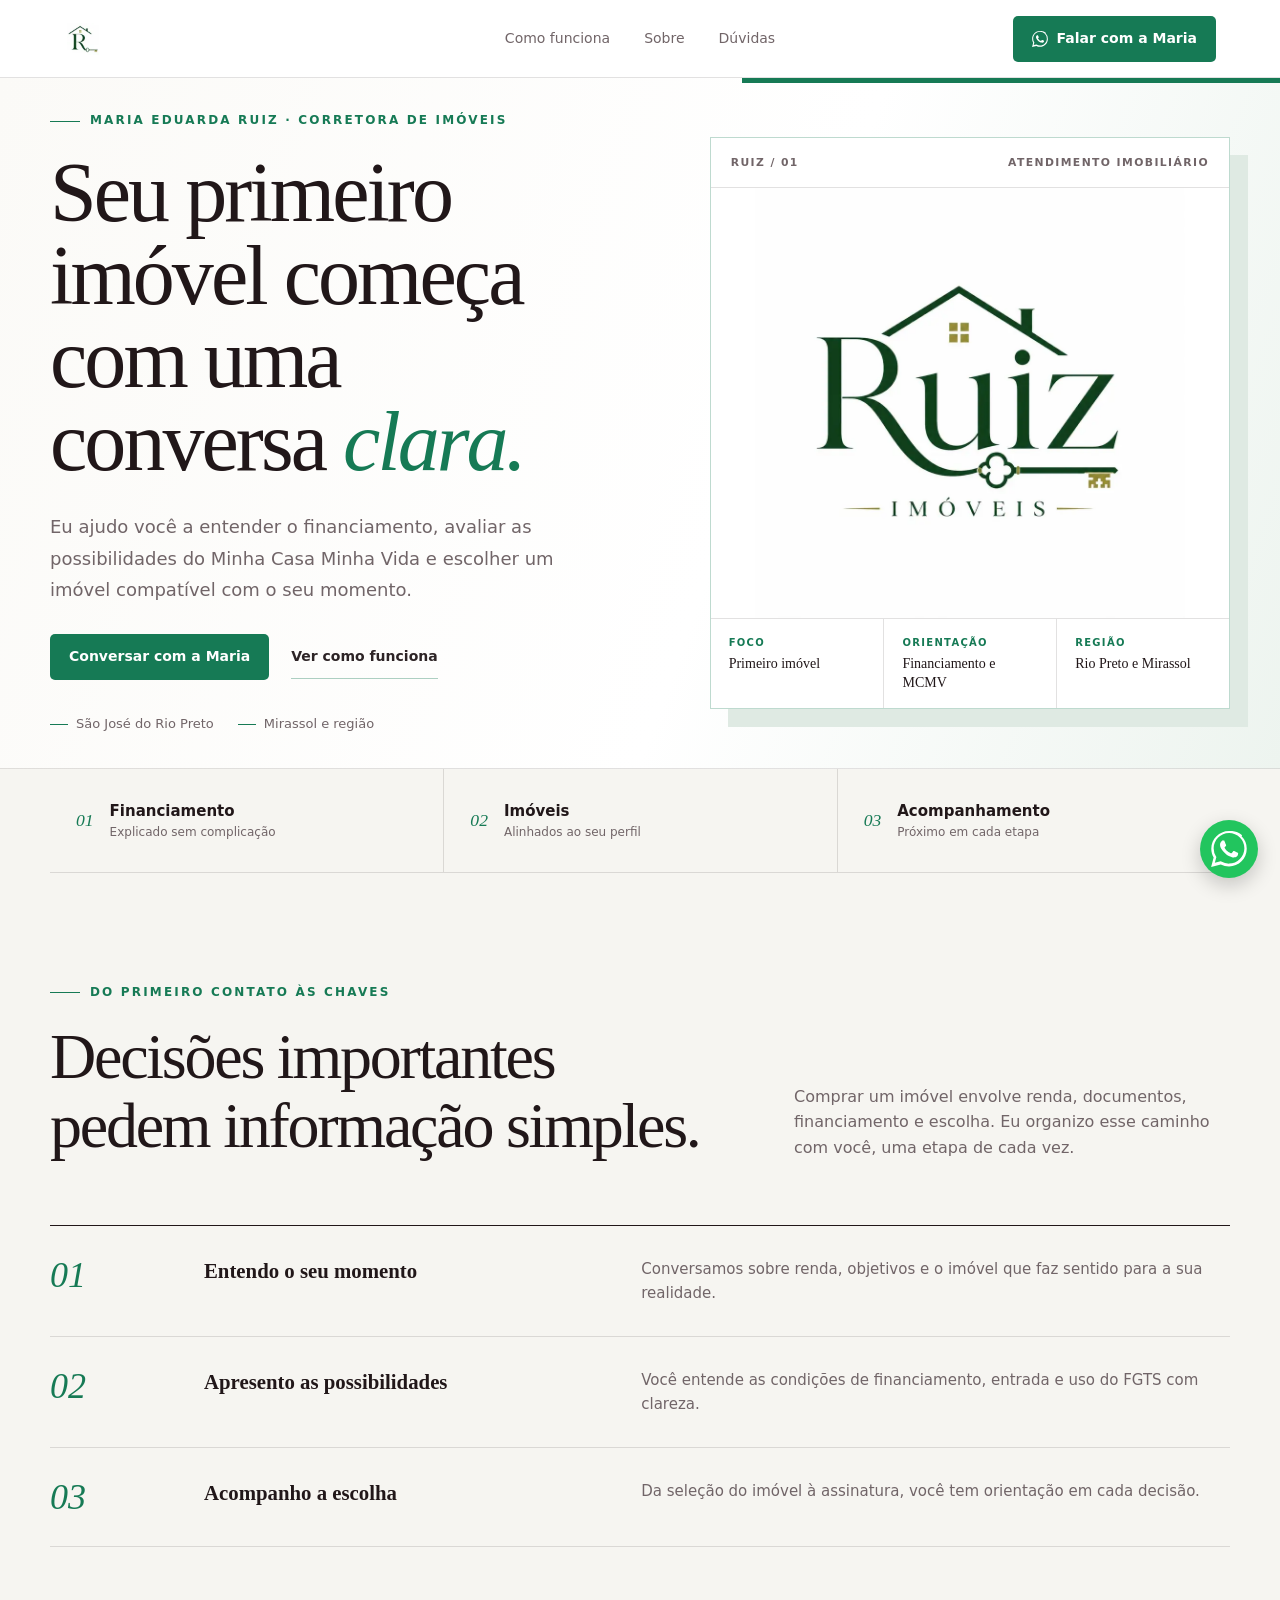
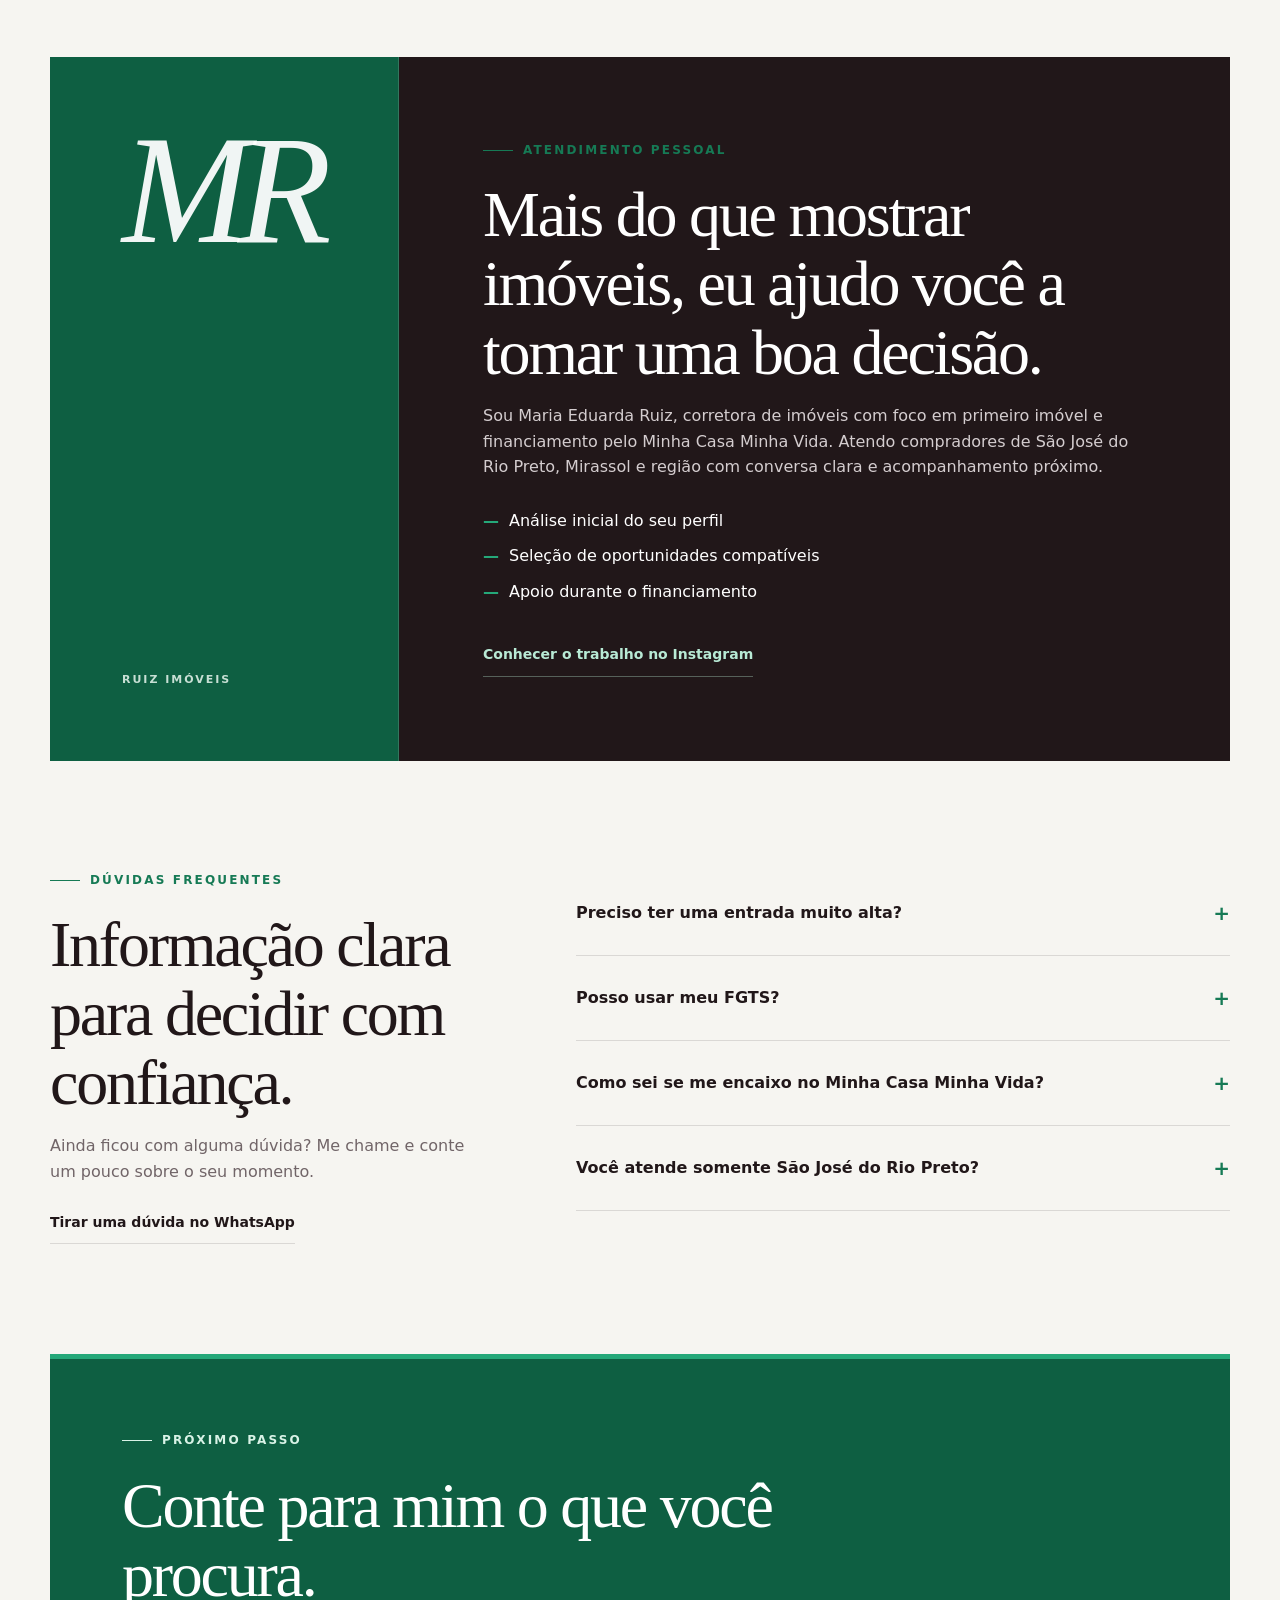
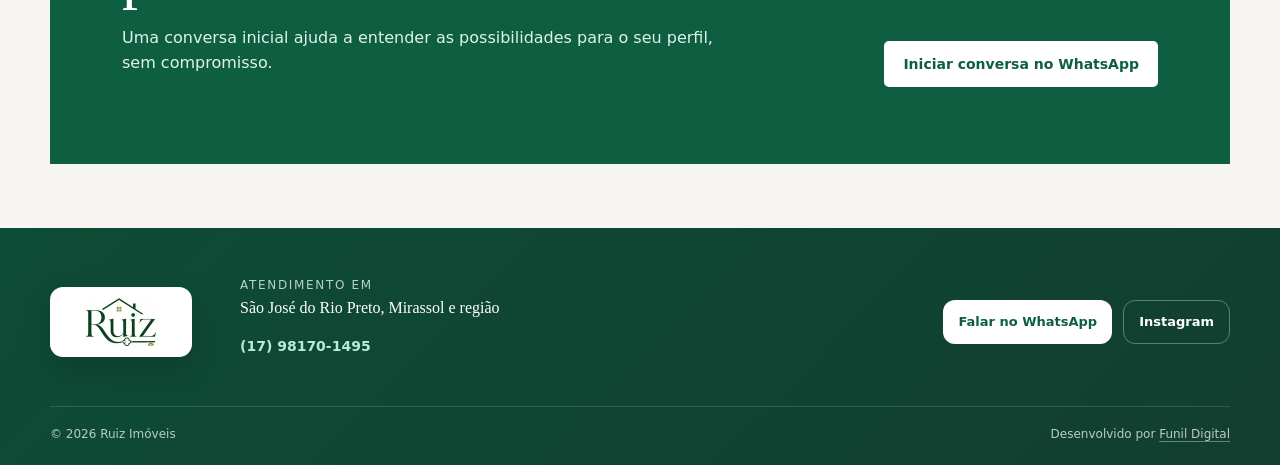
==== commit 72400c4f: "Refine editorial design and conversion flow" ====
--- a/index.html
+++ b/index.html
@@ -13,6 +13,7 @@
   <meta name="viewport" content="width=device-width, initial-scale=1">
   <title>Corretora de Imóveis em Rio Preto | Ruiz Imóveis</title>
   <meta name="description" content="Encontre seu primeiro imóvel em São José do Rio Preto, Mirassol e região com orientação em financiamento e Minha Casa Minha Vida.">
+  <meta name="author" content="Maria Eduarda Ruiz">
   <meta name="robots" content="index, follow, max-image-preview:large">
   <meta name="theme-color" content="#167a55">
   <meta name="referrer" content="strict-origin-when-cross-origin">
@@ -37,17 +38,48 @@
   <script type="application/ld+json">
   {
     "@context": "https://schema.org",
-    "@type": "RealEstateAgent",
-    "name": "Ruiz Imóveis",
-    "url": "https://corretoraruiz.com.br/",
-    "logo": "https://corretoraruiz.com.br/assets/logo-ruiz-oficial.webp",
-    "telephone": "+55 17 98170-1495",
-    "description": "Atendimento para compra do primeiro imóvel e orientação em financiamento pelo Minha Casa Minha Vida.",
-    "areaServed": [
-      {"@type": "City", "name": "São José do Rio Preto"},
-      {"@type": "City", "name": "Mirassol"}
-    ],
-    "sameAs": ["https://www.instagram.com/maria_eduruiz/"]
+    "@graph": [
+      {
+        "@type": "RealEstateAgent",
+        "@id": "https://corretoraruiz.com.br/#empresa",
+        "name": "Ruiz Imóveis",
+        "url": "https://corretoraruiz.com.br/",
+        "logo": "https://corretoraruiz.com.br/assets/logo-ruiz-oficial.webp",
+        "telephone": "+5517981701495",
+        "description": "Atendimento para compra do primeiro imóvel e orientação em financiamento pelo Minha Casa Minha Vida.",
+        "areaServed": [
+          {"@type": "City", "name": "São José do Rio Preto"},
+          {"@type": "City", "name": "Mirassol"}
+        ],
+        "sameAs": ["https://www.instagram.com/maria_eduruiz/"]
+      },
+      {
+        "@type": "FAQPage",
+        "@id": "https://corretoraruiz.com.br/#duvidas",
+        "mainEntity": [
+          {
+            "@type": "Question",
+            "name": "Preciso ter uma entrada muito alta?",
+            "acceptedAnswer": {"@type": "Answer", "text": "Não necessariamente. O valor depende do imóvel, da renda e das condições do financiamento. Uma simulação permite avaliar o cenário possível para cada comprador."}
+          },
+          {
+            "@type": "Question",
+            "name": "Posso usar meu FGTS?",
+            "acceptedAnswer": {"@type": "Answer", "text": "Em muitos casos, sim. O FGTS pode ajudar na entrada ou reduzir o saldo financiado, desde que o comprador atenda às regras vigentes."}
+          },
+          {
+            "@type": "Question",
+            "name": "Como sei se me encaixo no Minha Casa Minha Vida?",
+            "acceptedAnswer": {"@type": "Answer", "text": "A elegibilidade considera renda familiar, perfil do comprador e valor do imóvel. Uma análise inicial ajuda a identificar os caminhos disponíveis."}
+          },
+          {
+            "@type": "Question",
+            "name": "Você atende somente São José do Rio Preto?",
+            "acceptedAnswer": {"@type": "Answer", "text": "O atendimento é focado em São José do Rio Preto, Mirassol e região."}
+          }
+        ]
+      }
+    ]
   }
   </script>
   <script defer src="assets/site.js"></script>
@@ -55,12 +87,12 @@
 <body>
   <a class="skip-link" href="#conteudo">Ir para o conteúdo principal</a>
   <header class="site-header">
-    <a class="brand" href="#inicio" aria-label="Ruiz Imóveis — início"><img src="assets/logo-ruiz-header.webp" width="40" height="40" alt="Ruiz Imóveis"></a>
+    <a class="brand" href="#inicio" aria-label="Ruiz Imóveis — início"><img src="assets/logo-ruiz-header.webp" width="34" height="34" alt=""></a>
     <nav class="main-nav" id="menu-principal" aria-label="Navegação principal">
       <a href="#como-funciona">Como funciona</a><a href="#sobre">Sobre</a><a href="#duvidas">Dúvidas</a>
     </nav>
     <div class="header-actions">
-      <a class="top-cta" href="https://wa.me/5517981701495?text=Ol%C3%A1%2C%20Maria%21%20Gostaria%20de%20fazer%20uma%20simula%C3%A7%C3%A3o%20para%20meu%20primeiro%20im%C3%B3vel." target="_blank" rel="noopener noreferrer" data-analytics="whatsapp_header"><span class="cta-symbol" aria-hidden="true">●</span><span>Falar com a Maria</span></a>
+      <a class="top-cta" href="https://wa.me/5517981701495?text=Ol%C3%A1%2C%20Maria%21%20Gostaria%20de%20fazer%20uma%20simula%C3%A7%C3%A3o%20para%20meu%20primeiro%20im%C3%B3vel." target="_blank" rel="noopener noreferrer" data-analytics="whatsapp_header"><svg class="top-whatsapp" viewBox="0 0 24 24" aria-hidden="true" focusable="false"><path d="M17.472 14.382c-.297-.149-1.758-.867-2.03-.966-.273-.099-.471-.148-.67.15-.197.297-.767.966-.94 1.164-.173.198-.347.223-.644.074-.297-.149-1.255-.463-2.39-1.475-.883-.788-1.48-1.761-1.653-2.059-.173-.297-.018-.458.13-.606.134-.133.297-.347.446-.52.149-.174.198-.298.297-.497.1-.198.05-.371-.025-.52-.074-.149-.669-1.612-.916-2.207-.242-.579-.487-.5-.669-.51-.173-.008-.371-.01-.57-.01-.198 0-.52.074-.792.372-.272.297-1.04 1.016-1.04 2.479s1.065 2.876 1.213 3.074c.149.198 2.095 3.2 5.076 4.487.709.306 1.262.489 1.694.625.712.227 1.36.195 1.871.118.571-.085 1.758-.719 2.006-1.413.248-.694.248-1.289.173-1.413-.074-.124-.272-.198-.57-.347m-5.421 7.403h-.004a10.24 10.24 0 01-5.228-1.43l-.375-.223-3.888 1.02 1.037-3.79-.245-.39a10.23 10.23 0 01-1.57-5.47c.002-5.645 4.596-10.239 10.242-10.239 2.735 0 5.306 1.066 7.24 3.002a10.17 10.17 0 012.998 7.243c-.003 5.645-4.597 10.239-10.237 10.239m8.72-18.956A12.15 12.15 0 0012.012 0C5.495 0 .192 5.304.19 11.821c0 2.084.543 4.119 1.573 5.91L.09 24l6.411-1.682a11.82 11.82 0 005.509 1.404h.005c6.517 0 11.82-5.304 11.823-11.821a11.74 11.74 0 00-3.447-8.352"></path></svg><span>Falar com a Maria</span></a>
       <button class="menu-toggle" type="button" aria-controls="menu-principal" aria-expanded="false" aria-label="Abrir menu"><span aria-hidden="true"></span><span aria-hidden="true"></span><span aria-hidden="true"></span></button>
     </div>
   </header>
@@ -68,34 +100,54 @@
   <main id="conteudo">
     <section class="hero" id="inicio" aria-labelledby="titulo-principal"><div class="wrap hero-grid">
       <div class="hero-copy">
-        <p class="eyebrow">Seu primeiro imóvel começa aqui</p>
-        <h1 id="titulo-principal">O caminho até as suas chaves pode ser mais <em>simples.</em></h1>
-        <p class="lead">Orientação próxima para você comprar seu primeiro imóvel com segurança, entender o financiamento e aproveitar as possibilidades do Minha Casa Minha Vida.</p>
-        <div class="actions"><a class="btn" href="https://wa.me/5517981701495?text=Ol%C3%A1%2C%20Maria%21%20Gostaria%20de%20fazer%20uma%20simula%C3%A7%C3%A3o%20para%20meu%20primeiro%20im%C3%B3vel." target="_blank" rel="noopener noreferrer" data-analytics="whatsapp_hero">Fazer uma simulação gratuita <span aria-hidden="true">→</span></a><a class="text-link" href="#como-funciona">Entenda como funciona</a></div>
-        <ul class="trust" aria-label="Diferenciais do atendimento"><li>Atendimento transparente</li><li>Rio Preto e Mirassol</li></ul>
+        <p class="eyebrow">Maria Eduarda Ruiz · Corretora de imóveis</p>
+        <h1 id="titulo-principal">Seu primeiro imóvel começa com uma conversa <em>clara.</em></h1>
+        <p class="lead">Eu ajudo você a entender o financiamento, avaliar as possibilidades do Minha Casa Minha Vida e escolher um imóvel compatível com o seu momento.</p>
+        <div class="actions"><a class="btn" href="https://wa.me/5517981701495?text=Ol%C3%A1%2C%20Maria%21%20Gostaria%20de%20fazer%20uma%20simula%C3%A7%C3%A3o%20para%20meu%20primeiro%20im%C3%B3vel." target="_blank" rel="noopener noreferrer" data-analytics="whatsapp_hero">Conversar com a Maria</a><a class="text-link" href="#como-funciona">Ver como funciona</a></div>
+        <ul class="trust" aria-label="Informações de atendimento"><li>São José do Rio Preto</li><li>Mirassol e região</li></ul>
       </div>
-      <div class="visual"><div class="identity"><img class="hero-logo" src="assets/logo-ruiz-oficial.webp" width="900" height="900" alt="Ruiz Imóveis" fetchpriority="high" decoding="async"></div><div class="badge"><strong>Especialista em MCMV</strong><span>Orientação do início às chaves</span></div></div>
+      <aside class="visual" aria-label="Perfil do atendimento Ruiz Imóveis">
+        <div class="identity">
+          <div class="identity-top"><span>Ruiz / 01</span><span>Atendimento imobiliário</span></div>
+          <img class="hero-logo" src="assets/logo-ruiz-oficial.webp" width="900" height="900" alt="Ruiz Imóveis" fetchpriority="high" decoding="async">
+          <dl class="identity-details">
+            <div><dt>Foco</dt><dd>Primeiro imóvel</dd></div>
+            <div><dt>Orientação</dt><dd>Financiamento e MCMV</dd></div>
+            <div><dt>Região</dt><dd>Rio Preto e Mirassol</dd></div>
+          </dl>
+        </div>
+      </aside>
     </div></section>
 
-    <ul class="wrap benefits" aria-label="Serviços de orientação"><li class="benefit"><strong>Financiamento</strong><span>Explicado sem complicação</span></li><li class="benefit"><strong>Imóveis</strong><span>Alinhados ao seu perfil</span></li><li class="benefit"><strong>Acompanhamento</strong><span>Próximo em cada etapa</span></li></ul>
+    <ul class="wrap benefits" aria-label="Serviços de orientação">
+      <li class="benefit"><span>01</span><div><strong>Financiamento</strong><small>Explicado sem complicação</small></div></li>
+      <li class="benefit"><span>02</span><div><strong>Imóveis</strong><small>Alinhados ao seu perfil</small></div></li>
+      <li class="benefit"><span>03</span><div><strong>Acompanhamento</strong><small>Próximo em cada etapa</small></div></li>
+    </ul>
 
     <section class="content wrap" id="como-funciona" aria-labelledby="titulo-como-funciona">
-      <div class="heading"><div><p class="eyebrow">Do sonho ao contrato</p><h2 id="titulo-como-funciona">Você não precisa descobrir tudo sozinho.</h2></div><p>Comprar um imóvel envolve decisões importantes. Meu trabalho é tornar cada etapa clara, organizada e mais tranquila para você.</p></div>
-      <div class="steps"><article class="step"><span class="num" aria-hidden="true">01</span><span class="step-icon" aria-hidden="true">●</span><h3>Entendo o seu momento</h3><p>Conversamos sobre renda, objetivos e o imóvel que faz sentido para a sua realidade.</p></article><article class="step"><span class="num" aria-hidden="true">02</span><span class="step-icon" aria-hidden="true">✓</span><h3>Cuido da simulação</h3><p>Você entende as possibilidades de financiamento, entrada e uso do FGTS com clareza.</p></article><article class="step"><span class="num" aria-hidden="true">03</span><span class="step-icon" aria-hidden="true">⌂</span><h3>Acompanho até as chaves</h3><p>Da escolha do imóvel à assinatura, você tem orientação em cada decisão.</p></article></div>
+      <div class="heading"><div><p class="eyebrow">Do primeiro contato às chaves</p><h2 id="titulo-como-funciona">Decisões importantes pedem informação simples.</h2></div><p>Comprar um imóvel envolve renda, documentos, financiamento e escolha. Eu organizo esse caminho com você, uma etapa de cada vez.</p></div>
+      <div class="steps">
+        <article class="step"><span class="num" aria-hidden="true">01</span><div><h3>Entendo o seu momento</h3><p>Conversamos sobre renda, objetivos e o imóvel que faz sentido para a sua realidade.</p></div></article>
+        <article class="step"><span class="num" aria-hidden="true">02</span><div><h3>Apresento as possibilidades</h3><p>Você entende as condições de financiamento, entrada e uso do FGTS com clareza.</p></div></article>
+        <article class="step"><span class="num" aria-hidden="true">03</span><div><h3>Acompanho a escolha</h3><p>Da seleção do imóvel à assinatura, você tem orientação em cada decisão.</p></div></article>
+      </div>
     </section>
 
     <section class="wrap" id="sobre" aria-labelledby="titulo-sobre"><div class="about">
-      <p class="eyebrow">Atendimento de verdade</p><h2 id="titulo-sobre">Mais do que mostrar imóveis, eu ajudo você a tomar uma boa decisão.</h2><p>Sou Maria Eduarda Ruiz, corretora de imóveis com foco em primeiro imóvel e financiamento pelo Minha Casa Minha Vida. Atendo compradores de São José do Rio Preto, Mirassol e região com conversa clara e acompanhamento próximo.</p>
-      <ul class="checks"><li>Análise inicial do seu perfil</li><li>Seleção de oportunidades compatíveis</li><li>Apoio durante todo o financiamento</li></ul>
-      <a class="instagram" href="https://www.instagram.com/maria_eduruiz/" target="_blank" rel="noopener noreferrer" data-analytics="instagram_about">Acompanhe no Instagram <span aria-hidden="true">→</span></a>
+      <div class="about-signature" aria-hidden="true"><span>MR</span><small>Ruiz Imóveis</small></div>
+      <div class="about-copy"><p class="eyebrow">Atendimento pessoal</p><h2 id="titulo-sobre">Mais do que mostrar imóveis, eu ajudo você a tomar uma boa decisão.</h2><p>Sou Maria Eduarda Ruiz, corretora de imóveis com foco em primeiro imóvel e financiamento pelo Minha Casa Minha Vida. Atendo compradores de São José do Rio Preto, Mirassol e região com conversa clara e acompanhamento próximo.</p>
+        <ul class="checks"><li>Análise inicial do seu perfil</li><li>Seleção de oportunidades compatíveis</li><li>Apoio durante o financiamento</li></ul>
+        <a class="instagram" href="https://www.instagram.com/maria_eduruiz/" target="_blank" rel="noopener noreferrer" data-analytics="instagram_about">Conhecer o trabalho no Instagram</a>
+      </div>
     </div></section>
 
     <section class="content wrap faq" id="duvidas" aria-labelledby="titulo-duvidas">
-      <div class="faq-intro"><p class="eyebrow">Dúvidas frequentes</p><h2 id="titulo-duvidas">Informação clara para decidir com confiança.</h2><p>Ainda ficou com alguma dúvida? Me chame e conte um pouco sobre o seu momento.</p><a class="text-link dark-link" href="https://wa.me/5517981701495?text=Ol%C3%A1%2C%20Maria%21%20Tenho%20uma%20d%C3%BAvida%20sobre%20a%20compra%20do%20meu%20primeiro%20im%C3%B3vel." target="_blank" rel="noopener noreferrer" data-analytics="whatsapp_faq">Conversar no WhatsApp <span aria-hidden="true">→</span></a></div>
+      <div class="faq-intro"><p class="eyebrow">Dúvidas frequentes</p><h2 id="titulo-duvidas">Informação clara para decidir com confiança.</h2><p>Ainda ficou com alguma dúvida? Me chame e conte um pouco sobre o seu momento.</p><a class="text-link dark-link" href="https://wa.me/5517981701495?text=Ol%C3%A1%2C%20Maria%21%20Tenho%20uma%20d%C3%BAvida%20sobre%20a%20compra%20do%20meu%20primeiro%20im%C3%B3vel." target="_blank" rel="noopener noreferrer" data-analytics="whatsapp_faq">Tirar uma dúvida no WhatsApp</a></div>
       <div class="faq-list"><details><summary>Preciso ter uma entrada muito alta?</summary><p>Não necessariamente. O valor depende do imóvel, da sua renda e das condições do financiamento. Na simulação, avaliamos o cenário possível para você.</p></details><details><summary>Posso usar meu FGTS?</summary><p>Em muitos casos, sim. O FGTS pode ajudar na entrada ou reduzir o saldo financiado, desde que você atenda às regras vigentes.</p></details><details><summary>Como sei se me encaixo no Minha Casa Minha Vida?</summary><p>A elegibilidade considera renda familiar, perfil do comprador e valor do imóvel. Uma análise inicial ajuda a identificar os caminhos disponíveis.</p></details><details><summary>Você atende somente São José do Rio Preto?</summary><p>O atendimento é focado em São José do Rio Preto, Mirassol e região.</p></details></div>
     </section>
 
-    <section class="wrap" aria-labelledby="titulo-contato"><div class="closing"><p class="eyebrow">Vamos começar?</p><h2 id="titulo-contato">Seu primeiro imóvel pode estar mais perto do que você imagina.</h2><p>Faça uma simulação sem compromisso e descubra as possibilidades para o seu perfil.</p><a class="btn" href="https://wa.me/5517981701495?text=Ol%C3%A1%2C%20Maria%21%20Gostaria%20de%20fazer%20uma%20simula%C3%A7%C3%A3o%20para%20meu%20primeiro%20im%C3%B3vel." target="_blank" rel="noopener noreferrer" data-analytics="whatsapp_closing">Quero fazer minha simulação <span aria-hidden="true">→</span></a></div></section>
+    <section class="wrap" aria-labelledby="titulo-contato"><div class="closing"><div><p class="eyebrow">Próximo passo</p><h2 id="titulo-contato">Conte para mim o que você procura.</h2><p>Uma conversa inicial ajuda a entender as possibilidades para o seu perfil, sem compromisso.</p></div><a class="btn" href="https://wa.me/5517981701495?text=Ol%C3%A1%2C%20Maria%21%20Gostaria%20de%20fazer%20uma%20simula%C3%A7%C3%A3o%20para%20meu%20primeiro%20im%C3%B3vel." target="_blank" rel="noopener noreferrer" data-analytics="whatsapp_closing">Iniciar conversa no WhatsApp</a></div></section>
   </main>
 
   <footer class="site-footer">
--- a/assets/site.css
+++ b/assets/site.css
@@ -4,13 +4,12 @@
   --green: #167a55;
   --green-dark: #0e5f42;
   --green-light: #25a879;
-  --paper: #f8f7f7;
-  --cream: #f4edef;
+  --paper: #f6f5f1;
+  --cream: #efeee8;
   --text: #2d2426;
   --muted: #716568;
   --line: rgba(33, 23, 25, .13);
-  --shadow-sm: 0 12px 35px rgba(33, 23, 25, .07);
-  --shadow-md: 0 24px 65px rgba(22, 122, 85, .18);
+  --shadow-sm: 0 10px 30px rgba(33, 23, 25, .055);
 }
 
 *, *::before, *::after { box-sizing: border-box; }
@@ -27,67 +26,74 @@
 .skip-link:focus { transform: translateY(0); }
 :focus-visible { outline: 3px solid #f2b84b; outline-offset: 4px; }
 
-.site-header { position: sticky; top: 0; z-index: 50; height: 84px; display: grid; grid-template-columns: 1fr auto 1fr; align-items: center; gap: 28px; padding-inline: max(24px, 5vw); border-bottom: 1px solid var(--line); background: rgba(255, 255, 255, .94); box-shadow: 0 8px 30px rgba(33, 23, 25, .05); backdrop-filter: blur(16px); }
-.brand { width: 44px; height: 44px; display: grid; place-items: center; border-radius: 12px; }
-.brand img { width: 38px; height: 38px; object-fit: cover; border-radius: 10px; }
+.site-header { position: sticky; top: 0; z-index: 50; height: 78px; display: grid; grid-template-columns: 1fr auto 1fr; align-items: center; gap: 28px; padding-inline: max(24px, 5vw); border-bottom: 1px solid var(--line); background: rgba(255, 255, 255, .95); backdrop-filter: blur(16px); }
+.brand { width: 38px; height: 38px; display: grid; place-items: center; }
+.brand img { width: 32px; height: 32px; object-fit: cover; }
 .main-nav { display: flex; align-items: center; gap: 34px; color: var(--muted); font-size: .875rem; }
 .main-nav a, .text-link, .instagram { position: relative; }
 .main-nav a::after { content: ""; position: absolute; right: 0; bottom: -6px; left: 0; height: 2px; border-radius: 999px; background: var(--green); transform: scaleX(0); transform-origin: right; transition: transform .2s ease; }
 .main-nav a:hover::after, .main-nav a:focus-visible::after { transform: scaleX(1); transform-origin: left; }
 .header-actions { justify-self: end; display: flex; align-items: center; gap: 10px; }
-.top-cta, .btn { min-height: 46px; display: inline-flex; align-items: center; justify-content: center; gap: 9px; padding: 12px 19px; border-radius: 12px; background: var(--green); color: #fff; box-shadow: 0 10px 28px rgba(22, 122, 85, .18); font-size: .875rem; font-weight: 800; line-height: 1.35; transition: transform .2s ease, box-shadow .2s ease, background-color .2s ease; }
-.top-cta:hover, .btn:hover { transform: translateY(-2px); background: var(--green-dark); box-shadow: 0 14px 32px rgba(22, 122, 85, .25); }
-.cta-symbol { font-size: .65rem; }
+.top-cta, .btn { min-height: 46px; display: inline-flex; align-items: center; justify-content: center; gap: 9px; padding: 12px 19px; border-radius: 5px; background: var(--green); color: #fff; font-size: .875rem; font-weight: 800; line-height: 1.35; transition: transform .2s ease, background-color .2s ease; }
+.top-cta:hover, .btn:hover { transform: translateY(-2px); background: var(--green-dark); }
+.top-whatsapp { width: 16px; height: 16px; fill: currentColor; }
 .menu-toggle { display: none; width: 44px; height: 44px; padding: 11px; border: 1px solid var(--line); border-radius: 11px; background: #fff; cursor: pointer; }
 .menu-toggle span { display: block; width: 20px; height: 2px; margin: 4px auto; border-radius: 999px; background: var(--ink); transition: transform .2s ease, opacity .2s ease; }
 
-.hero { position: relative; overflow: hidden; border-bottom: 1px solid var(--line); background: radial-gradient(circle at 82% 18%, #ddf4e9 0, transparent 31%), linear-gradient(135deg, #fff 0%, #fff8f9 56%, #f6f4f5 100%); }
-.hero::before, .hero::after { content: ""; position: absolute; right: -250px; top: -150px; width: 700px; height: 700px; border: 1px solid rgba(22, 122, 85, .13); border-radius: 50%; pointer-events: none; }
-.hero::after { right: -120px; top: 40px; width: 380px; height: 380px; }
-.hero-grid { position: relative; min-height: 670px; display: grid; grid-template-columns: 1.08fr .92fr; align-items: center; gap: clamp(48px, 7vw, 80px); }
+.hero { position: relative; overflow: hidden; border-bottom: 1px solid var(--line); background: linear-gradient(110deg, #fbfaf7 0%, #fff 58%, #edf4ef 100%); }
+.hero::before { content: ""; position: absolute; inset: 0 0 auto auto; width: 42%; height: 5px; background: var(--green); pointer-events: none; }
+.hero-grid { position: relative; min-height: 690px; display: grid; grid-template-columns: 1.04fr .96fr; align-items: center; gap: clamp(54px, 8vw, 96px); }
 .eyebrow { display: flex; align-items: center; gap: 10px; margin: 0 0 20px; color: var(--green); font-size: .75rem; font-weight: 800; letter-spacing: .18em; text-transform: uppercase; }
 .eyebrow::before { content: ""; width: 30px; height: 1px; flex: none; background: currentColor; }
 h1, h2 { margin: 0; color: var(--ink); font-family: Georgia, "Times New Roman", serif; font-weight: 400; letter-spacing: -.035em; }
-h1 { max-width: 720px; font-size: clamp(3.25rem, 7vw, 5.5rem); line-height: .98; }
+h1 { max-width: 760px; font-size: clamp(3.2rem, 6.6vw, 5.25rem); line-height: .99; }
 h1 em { color: var(--green); font-weight: 400; }
 .lead { max-width: 650px; margin: 28px 0; color: var(--muted); font-size: 1.125rem; line-height: 1.75; }
 .actions { display: flex; align-items: center; gap: 22px; flex-wrap: wrap; }
 .text-link, .instagram { min-height: 44px; display: inline-flex; align-items: center; border-bottom: 1px solid rgba(22, 122, 85, .35); font-size: .875rem; font-weight: 750; }
 .text-link:hover, .instagram:hover { color: var(--green-dark); border-color: currentColor; }
 .trust { display: flex; gap: 24px; margin-top: 34px; color: var(--muted); font-size: .8125rem; flex-wrap: wrap; }
-.trust li::before { content: "✓"; margin-right: 7px; color: var(--green); font-weight: 800; }
-.trust li:last-child::before { content: "⌖"; }
+.trust li { display: flex; align-items: center; gap: 8px; }
+.trust li::before { content: ""; width: 18px; height: 1px; background: var(--green); }
 .visual { position: relative; }
-.identity { aspect-ratio: 1; display: grid; place-items: center; overflow: hidden; border: 1px solid rgba(22, 122, 85, .21); border-radius: 28px; background: #fff; box-shadow: 0 30px 80px rgba(33, 23, 25, .08); }
-.hero-logo { width: 92%; height: 92%; object-fit: contain; }
-.badge { position: absolute; left: -38px; bottom: 42px; display: grid; padding: 15px 18px; border: 1px solid var(--line); border-radius: 14px; background: rgba(255, 255, 255, .96); color: var(--ink); box-shadow: 0 20px 55px rgba(33, 23, 25, .09); font-size: .75rem; }
-.badge strong { font-size: .875rem; }
-
-.benefits { display: grid; grid-template-columns: repeat(3, 1fr); gap: 14px; padding-top: 26px; padding-bottom: 26px; }
-.benefit { padding: 22px 24px; border: 1px solid var(--line); border-radius: 16px; background: #fff; box-shadow: var(--shadow-sm); }
-.benefit strong, .benefit span { display: block; }
-.benefit strong { color: var(--ink); }
-.benefit span { color: var(--muted); font-size: .8125rem; }
+.identity { min-height: 560px; display: grid; grid-template-rows: auto 1fr auto; overflow: hidden; border: 1px solid rgba(22, 122, 85, .28); background: #fff; box-shadow: 18px 18px 0 #dfeae3; }
+.identity-top { display: flex; justify-content: space-between; gap: 20px; padding: 16px 20px; border-bottom: 1px solid var(--line); color: var(--muted); font-size: .675rem; font-weight: 750; letter-spacing: .13em; text-transform: uppercase; }
+.hero-logo { width: min(88%, 430px); height: auto; align-self: center; justify-self: center; object-fit: contain; }
+.identity-details { display: grid; grid-template-columns: repeat(3, 1fr); margin: 0; border-top: 1px solid var(--line); }
+.identity-details div { min-width: 0; padding: 16px 18px; }
+.identity-details div + div { border-left: 1px solid var(--line); }
+.identity-details dt { color: var(--green); font-size: .625rem; font-weight: 800; letter-spacing: .13em; text-transform: uppercase; }
+.identity-details dd { margin: 4px 0 0; color: var(--ink); font: 500 .875rem/1.3 Georgia, serif; }
+
+.benefits { display: grid; grid-template-columns: repeat(3, 1fr); padding-top: 0; padding-bottom: 0; border-bottom: 1px solid var(--line); }
+.benefit { display: grid; grid-template-columns: auto 1fr; align-items: center; gap: 16px; padding: 30px 26px; }
+.benefit + .benefit { border-left: 1px solid var(--line); }
+.benefit > span { color: var(--green); font: italic 1.1rem Georgia, serif; }
+.benefit strong, .benefit small { display: block; }
+.benefit strong { color: var(--ink); font-size: .9375rem; }
+.benefit small { color: var(--muted); font-size: .75rem; }
 
 .content { padding-top: 110px; padding-bottom: 110px; }
 .heading { display: grid; grid-template-columns: 1.2fr .8fr; align-items: end; gap: clamp(48px, 8vw, 90px); }
 .heading h2, .about h2, .faq h2, .closing h2 { font-size: clamp(2.375rem, 5vw, 4rem); line-height: 1.08; }
 .heading > p { margin: 0; color: var(--muted); }
-.steps { display: grid; grid-template-columns: repeat(3, 1fr); gap: 18px; margin-top: 56px; }
-.step { position: relative; min-height: 285px; padding: 30px; border: 1px solid var(--line); border-radius: 18px; background: #fff; box-shadow: 0 16px 44px rgba(33, 23, 25, .04); transition: transform .2s ease, box-shadow .2s ease; }
-.step:hover { transform: translateY(-6px); box-shadow: 0 22px 55px rgba(33, 23, 25, .08); }
-.num { position: absolute; right: 20px; top: 0; color: rgba(16, 47, 50, .07); font: 4.5rem Georgia, serif; }
-.step-icon { width: 50px; height: 50px; display: grid; place-items: center; border-radius: 50%; background: #e8f4ef; color: var(--green); }
-.step h3 { margin: 64px 0 10px; color: var(--ink); font: 600 1.25rem Georgia, serif; }
-.step p { margin-bottom: 0; color: var(--muted); font-size: .9375rem; }
-
-.about { position: relative; overflow: hidden; padding: clamp(40px, 7vw, 90px); border: 1px solid var(--line); border-radius: 24px; background: #fff; box-shadow: 0 25px 70px rgba(33, 23, 25, .045); }
-.about::after { content: "MR"; position: absolute; right: -30px; bottom: -100px; color: rgba(22, 122, 85, .035); font: 15.625rem Georgia, serif; pointer-events: none; }
-.about h2 { max-width: 800px; }
-.about > p:not(.eyebrow) { max-width: 760px; color: var(--muted); }
+.steps { margin-top: 64px; border-top: 1px solid var(--ink); }
+.step { display: grid; grid-template-columns: 120px minmax(0, 1fr); align-items: start; gap: 34px; padding: 31px 0; border-bottom: 1px solid var(--line); }
+.num { color: var(--green); font: italic 2.25rem/1 Georgia, serif; }
+.step > div { display: grid; grid-template-columns: .75fr 1.25fr; gap: clamp(30px, 7vw, 84px); }
+.step h3 { margin: 0; color: var(--ink); font: 600 1.3rem/1.3 Georgia, serif; }
+.step p { max-width: 570px; margin: 0; color: var(--muted); font-size: .9375rem; }
+
+.about { display: grid; grid-template-columns: .42fr 1fr; background: var(--ink); color: #fff; }
+.about-signature { min-height: 100%; display: grid; align-content: space-between; padding: clamp(38px, 6vw, 72px); border-right: 1px solid rgba(255, 255, 255, .15); background: var(--green-dark); }
+.about-signature span { color: rgba(255, 255, 255, .94); font: italic clamp(5.5rem, 12vw, 10rem)/.8 Georgia, serif; letter-spacing: -.08em; }
+.about-signature small { color: #c7dfd4; font-size: .6875rem; font-weight: 800; letter-spacing: .18em; text-transform: uppercase; }
+.about-copy { padding: clamp(44px, 7vw, 84px); }
+.about h2 { max-width: 800px; color: #fff; }
+.about-copy > p:not(.eyebrow) { max-width: 760px; color: #d4cdcf; }
 .checks { display: grid; gap: 10px; margin: 28px 0; }
-.checks li::before { content: "✓"; margin-right: 10px; color: var(--green); font-weight: 800; }
-.instagram { position: relative; z-index: 1; color: var(--green); }
+.checks li::before { content: "—"; margin-right: 10px; color: var(--green-light); font-weight: 800; }
+.instagram { position: relative; z-index: 1; color: #b8ead5; border-color: rgba(184, 234, 213, .35); }
 
 .faq { display: grid; grid-template-columns: .8fr 1.2fr; gap: clamp(48px, 8vw, 90px); }
 .faq-intro > p:not(.eyebrow), details p { color: var(--muted); }
@@ -99,11 +105,11 @@
 details[open] summary::after { content: "−"; }
 details p { max-width: 680px; margin-bottom: 4px; font-size: .9375rem; }
 
-.closing { position: relative; overflow: hidden; margin-bottom: 28px; padding: 80px 24px; border-radius: 24px; background: linear-gradient(135deg, var(--green), var(--green-dark)); color: #fff; text-align: center; box-shadow: var(--shadow-md); }
-.closing .eyebrow { justify-content: center; color: #d9f3e7; }
-.closing h2 { max-width: 780px; margin: auto; color: #fff; }
-.closing > p:not(.eyebrow) { color: #e1f2eb; }
-.closing .btn { margin-top: 14px; background: #fff; color: var(--green-dark); box-shadow: none; }
+.closing { position: relative; margin-bottom: 28px; padding: clamp(44px, 6vw, 72px); display: grid; grid-template-columns: minmax(0, 1fr) auto; align-items: end; gap: clamp(36px, 8vw, 100px); border-top: 5px solid var(--green-light); background: var(--green-dark); color: #fff; }
+.closing .eyebrow { color: #d9f3e7; }
+.closing h2 { max-width: 680px; color: #fff; }
+.closing p:not(.eyebrow) { max-width: 600px; color: #e1f2eb; }
+.closing .btn { margin-bottom: 5px; background: #fff; color: var(--green-dark); white-space: nowrap; }
 .closing .btn:hover { background: #f4faf7; }
 
 .site-footer { margin-top: 64px; background: linear-gradient(135deg, #0d4c36, #123e30); color: #fff; }
@@ -141,7 +147,15 @@
   .hero-copy { display: flex; flex-direction: column; align-items: center; }
   .visual { width: min(100%, 520px); margin: auto; }
   .heading, .faq { grid-template-columns: 1fr; gap: 35px; }
-  .steps, .benefits { grid-template-columns: 1fr; }
+  .benefits { grid-template-columns: 1fr; }
+  .benefit + .benefit { border-top: 1px solid var(--line); border-left: 0; }
+  .step { grid-template-columns: 76px minmax(0, 1fr); gap: 24px; }
+  .step > div { grid-template-columns: .9fr 1.1fr; gap: 28px; }
+  .about { grid-template-columns: 1fr; }
+  .about-signature { min-height: auto; grid-template-columns: 1fr auto; align-items: end; padding: 34px 42px; border-right: 0; border-bottom: 1px solid rgba(255, 255, 255, .15); }
+  .about-signature span { font-size: 5rem; }
+  .closing { grid-template-columns: 1fr; align-items: start; }
+  .closing .btn { width: max-content; margin-bottom: 0; }
   .footer-inner { grid-template-columns: 1fr; justify-items: center; text-align: center; gap: 28px; }
   .footer-details { align-items: center; }
 }
@@ -149,7 +163,7 @@
 @media (max-width: 600px) {
   .wrap, .footer-inner, .footer-bottom { width: min(100% - 32px, 1180px); }
   .site-header { height: 72px; padding-inline: 16px; }
-  .brand img { width: 34px; height: 34px; }
+  .brand img { width: 30px; height: 30px; }
   .top-cta { width: 44px; height: 44px; min-height: 44px; padding: 0; }
   .top-cta > span:last-child { position: absolute; width: 1px; height: 1px; overflow: hidden; clip: rect(0 0 0 0); white-space: nowrap; }
   .hero-grid { gap: 50px; padding-top: 56px; padding-bottom: 62px; }
@@ -157,13 +171,24 @@
   .lead { font-size: 1rem; line-height: 1.65; }
   .actions { width: 100%; flex-direction: column; }
   .actions .btn { width: 100%; }
-  .identity { border-radius: 24px; }
-  .hero-logo { width: 96%; height: 96%; }
-  .badge { left: -5px; bottom: 18px; }
+  .identity { min-height: 500px; box-shadow: 10px 10px 0 #dfeae3; }
+  .identity-top { padding: 14px; }
+  .identity-top span:last-child { display: none; }
+  .hero-logo { width: 88%; }
+  .identity-details { grid-template-columns: 1fr; text-align: left; }
+  .identity-details div { display: grid; grid-template-columns: 90px 1fr; align-items: center; padding: 11px 14px; }
+  .identity-details div + div { border-top: 1px solid var(--line); border-left: 0; }
+  .identity-details dd { margin-top: 0; }
   .heading h2, .about h2, .faq h2, .closing h2 { font-size: clamp(2.25rem, 10vw, 2.65rem); }
   .content { padding-top: 78px; padding-bottom: 78px; }
-  .step { min-height: 245px; }
-  .closing { padding: 60px 20px; }
+  .steps { margin-top: 46px; }
+  .step { grid-template-columns: 54px minmax(0, 1fr); gap: 14px; padding: 25px 0; }
+  .num { font-size: 1.6rem; }
+  .step > div { grid-template-columns: 1fr; gap: 8px; }
+  .about-signature { padding: 28px; }
+  .about-copy { padding: 38px 28px 42px; }
+  .closing { padding: 48px 26px; }
+  .closing .btn { width: 100%; white-space: normal; }
   .footer-actions { width: 100%; flex-direction: column; }
   .footer-whatsapp, .footer-social { width: 100%; }
   .footer-bottom { justify-content: center; flex-wrap: wrap; text-align: center; }
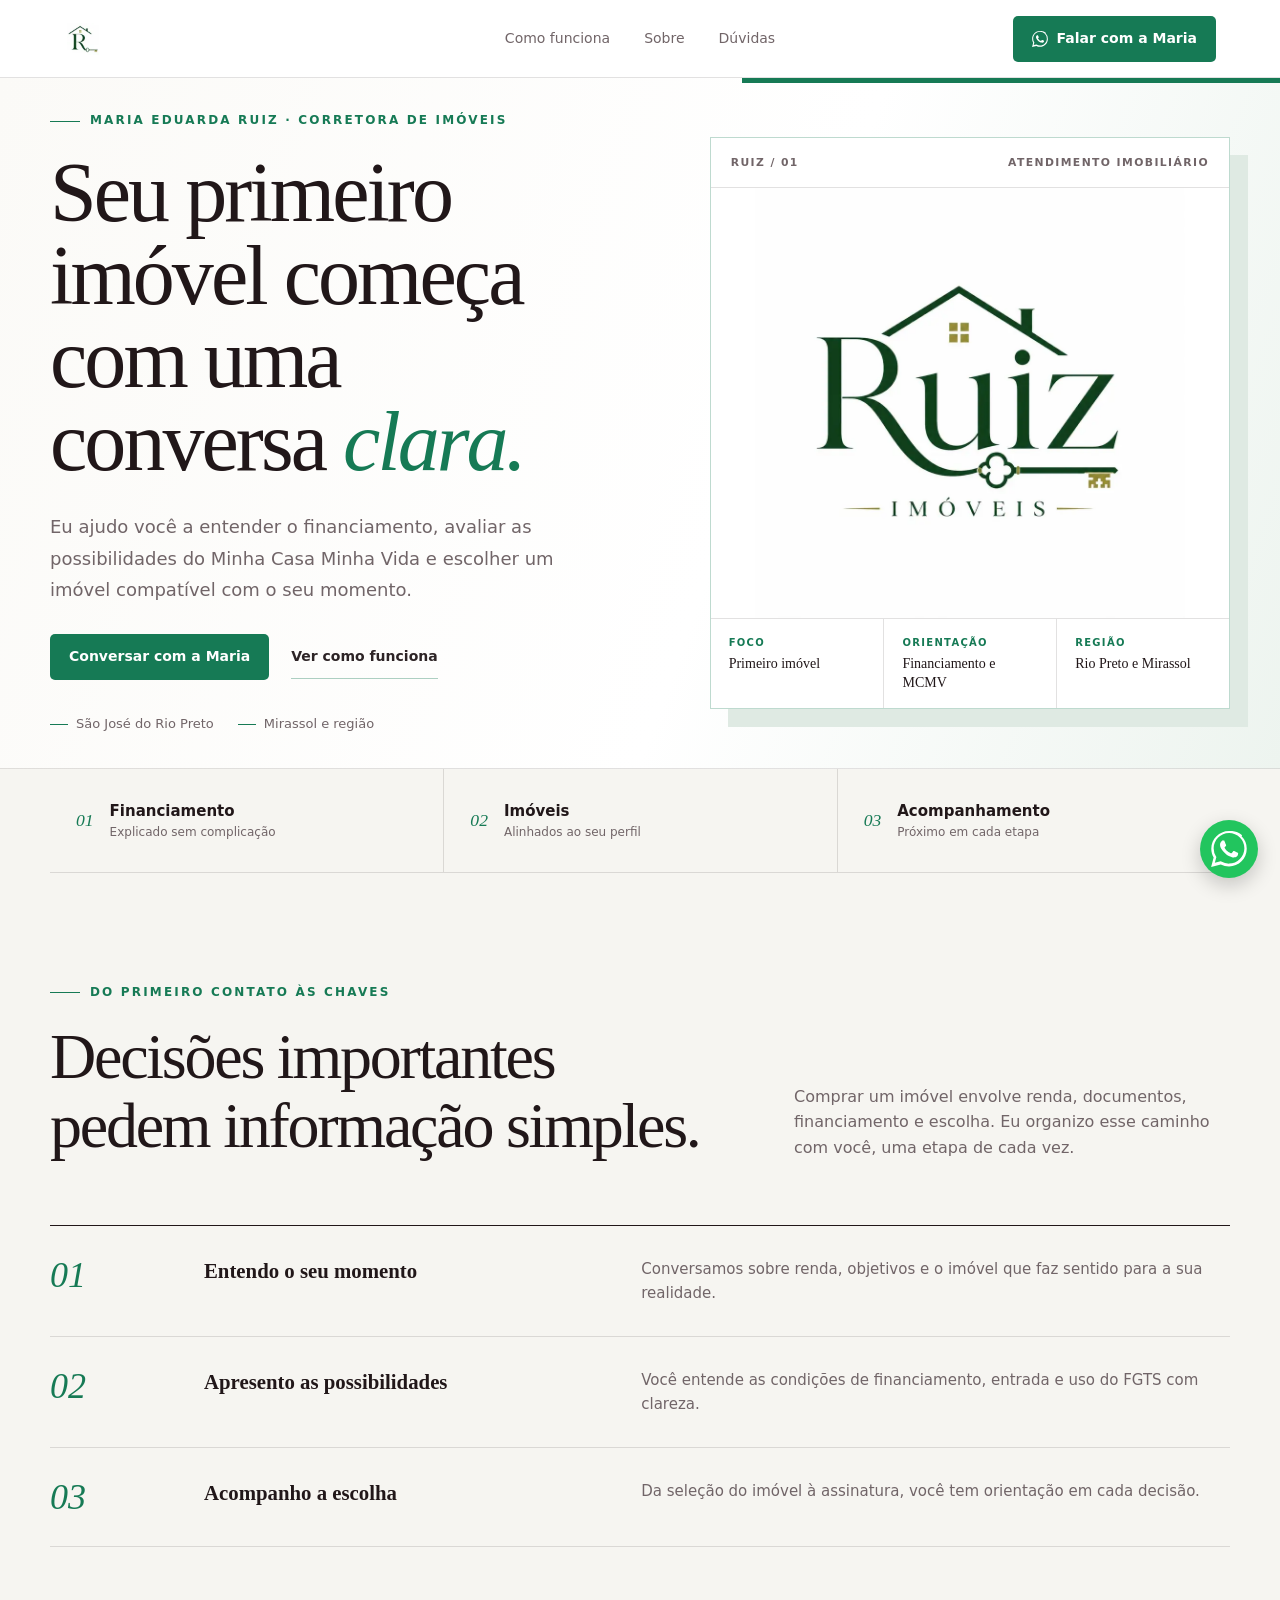
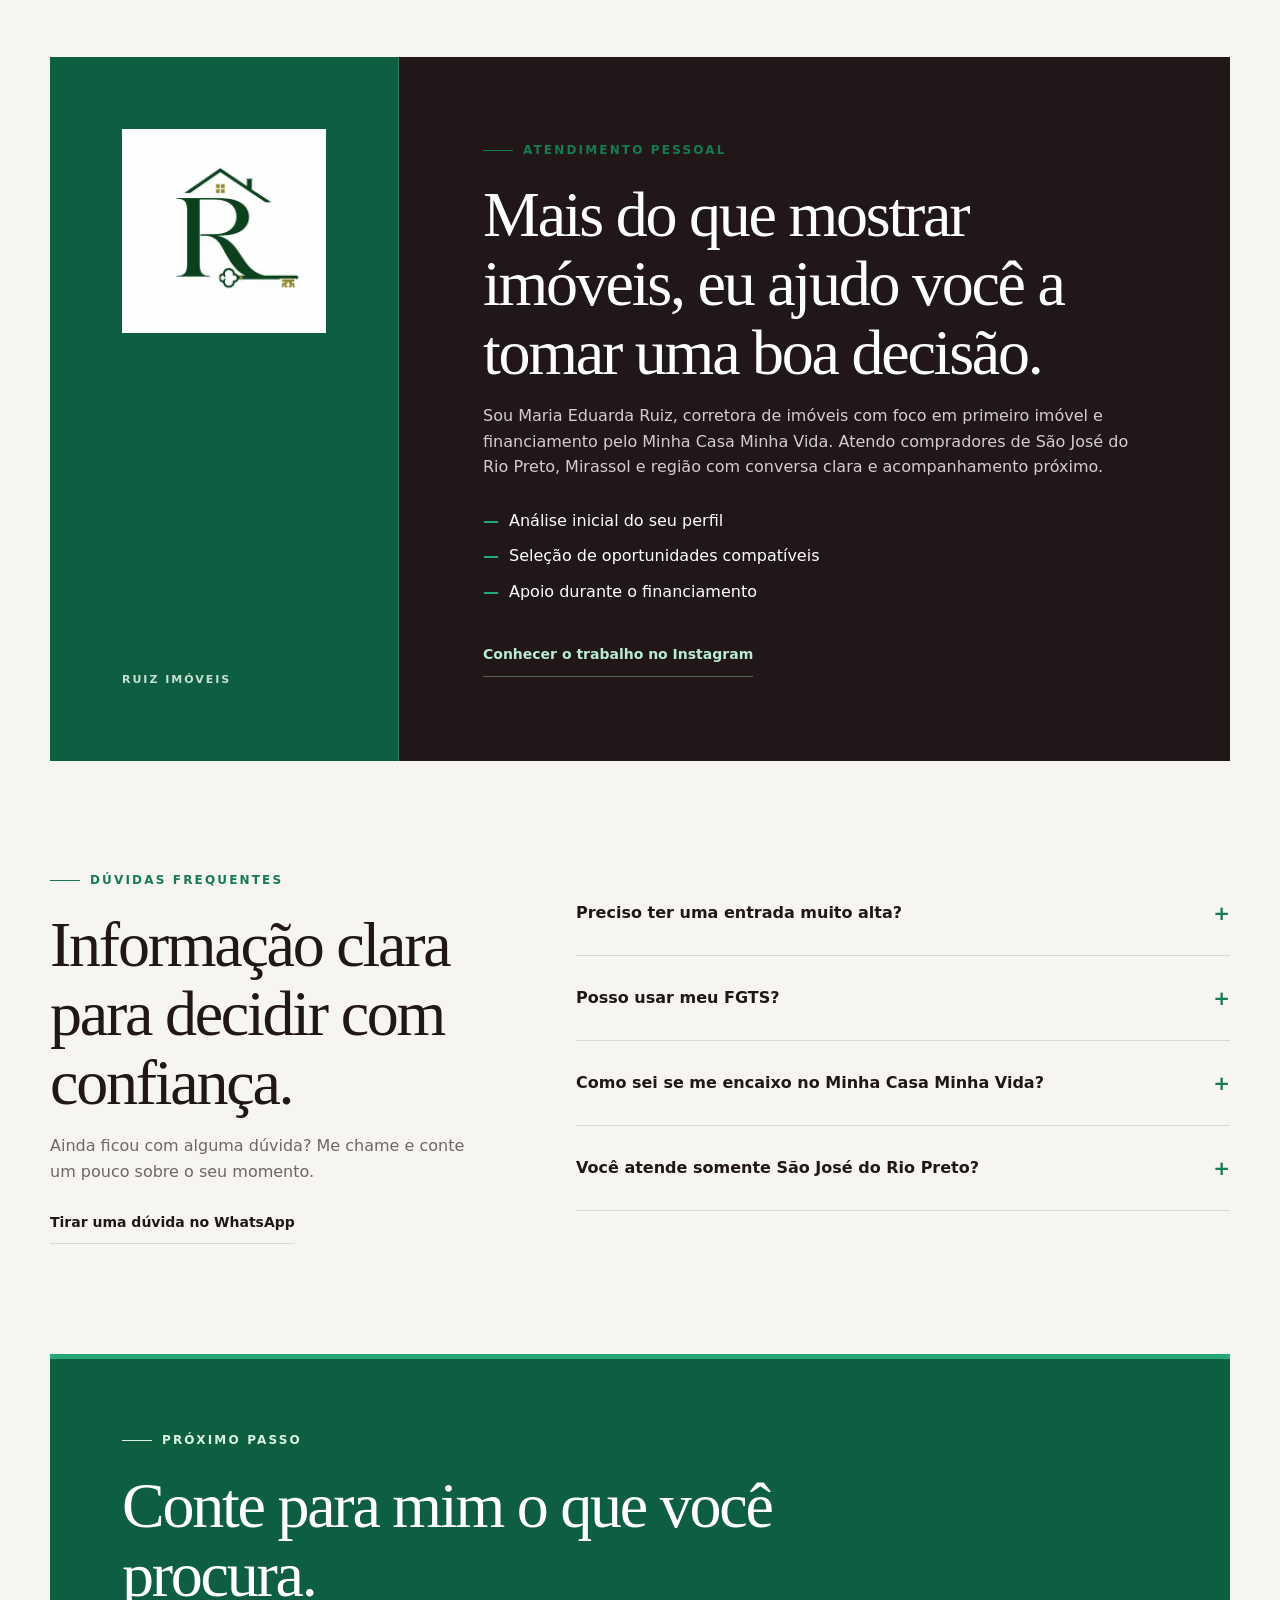
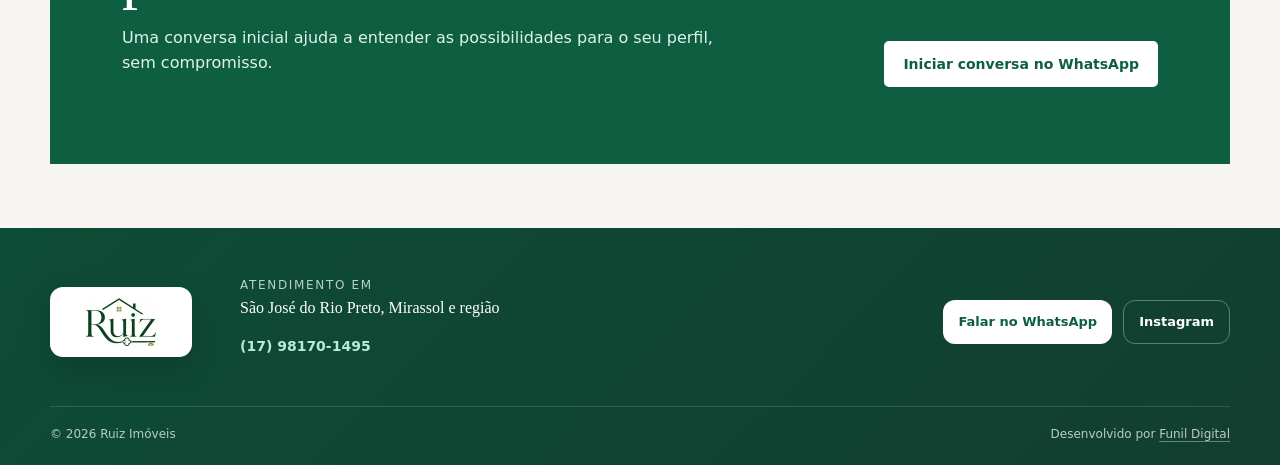
==== commit 57221346: "Use official Ruiz monogram in profile section" ====
--- a/index.html
+++ b/index.html
@@ -135,7 +135,7 @@
     </section>
 
     <section class="wrap" id="sobre" aria-labelledby="titulo-sobre"><div class="about">
-      <div class="about-signature" aria-hidden="true"><span>MR</span><small>Ruiz Imóveis</small></div>
+      <div class="about-signature" aria-hidden="true"><img src="assets/logo-ruiz-monogram-about.webp" width="420" height="420" alt="" loading="lazy" decoding="async"><small>Ruiz Imóveis</small></div>
       <div class="about-copy"><p class="eyebrow">Atendimento pessoal</p><h2 id="titulo-sobre">Mais do que mostrar imóveis, eu ajudo você a tomar uma boa decisão.</h2><p>Sou Maria Eduarda Ruiz, corretora de imóveis com foco em primeiro imóvel e financiamento pelo Minha Casa Minha Vida. Atendo compradores de São José do Rio Preto, Mirassol e região com conversa clara e acompanhamento próximo.</p>
         <ul class="checks"><li>Análise inicial do seu perfil</li><li>Seleção de oportunidades compatíveis</li><li>Apoio durante o financiamento</li></ul>
         <a class="instagram" href="https://www.instagram.com/maria_eduruiz/" target="_blank" rel="noopener noreferrer" data-analytics="instagram_about">Conhecer o trabalho no Instagram</a>
--- a/assets/site.css
+++ b/assets/site.css
@@ -85,8 +85,8 @@
 .step p { max-width: 570px; margin: 0; color: var(--muted); font-size: .9375rem; }
 
 .about { display: grid; grid-template-columns: .42fr 1fr; background: var(--ink); color: #fff; }
-.about-signature { min-height: 100%; display: grid; align-content: space-between; padding: clamp(38px, 6vw, 72px); border-right: 1px solid rgba(255, 255, 255, .15); background: var(--green-dark); }
-.about-signature span { color: rgba(255, 255, 255, .94); font: italic clamp(5.5rem, 12vw, 10rem)/.8 Georgia, serif; letter-spacing: -.08em; }
+.about-signature { min-height: 100%; display: grid; align-content: space-between; justify-items: start; padding: clamp(38px, 6vw, 72px); border-right: 1px solid rgba(255, 255, 255, .15); background: var(--green-dark); }
+.about-signature img { width: min(100%, 250px); height: auto; background: #fff; }
 .about-signature small { color: #c7dfd4; font-size: .6875rem; font-weight: 800; letter-spacing: .18em; text-transform: uppercase; }
 .about-copy { padding: clamp(44px, 7vw, 84px); }
 .about h2 { max-width: 800px; color: #fff; }
@@ -152,8 +152,8 @@
   .step { grid-template-columns: 76px minmax(0, 1fr); gap: 24px; }
   .step > div { grid-template-columns: .9fr 1.1fr; gap: 28px; }
   .about { grid-template-columns: 1fr; }
-  .about-signature { min-height: auto; grid-template-columns: 1fr auto; align-items: end; padding: 34px 42px; border-right: 0; border-bottom: 1px solid rgba(255, 255, 255, .15); }
-  .about-signature span { font-size: 5rem; }
+  .about-signature { min-height: auto; grid-template-columns: 100px 1fr; align-items: center; gap: 24px; padding: 28px 42px; border-right: 0; border-bottom: 1px solid rgba(255, 255, 255, .15); }
+  .about-signature img { width: 100px; }
   .closing { grid-template-columns: 1fr; align-items: start; }
   .closing .btn { width: max-content; margin-bottom: 0; }
   .footer-inner { grid-template-columns: 1fr; justify-items: center; text-align: center; gap: 28px; }
@@ -185,7 +185,8 @@
   .step { grid-template-columns: 54px minmax(0, 1fr); gap: 14px; padding: 25px 0; }
   .num { font-size: 1.6rem; }
   .step > div { grid-template-columns: 1fr; gap: 8px; }
-  .about-signature { padding: 28px; }
+  .about-signature { grid-template-columns: 82px 1fr; padding: 24px 28px; }
+  .about-signature img { width: 82px; }
   .about-copy { padding: 38px 28px 42px; }
   .closing { padding: 48px 26px; }
   .closing .btn { width: 100%; white-space: normal; }
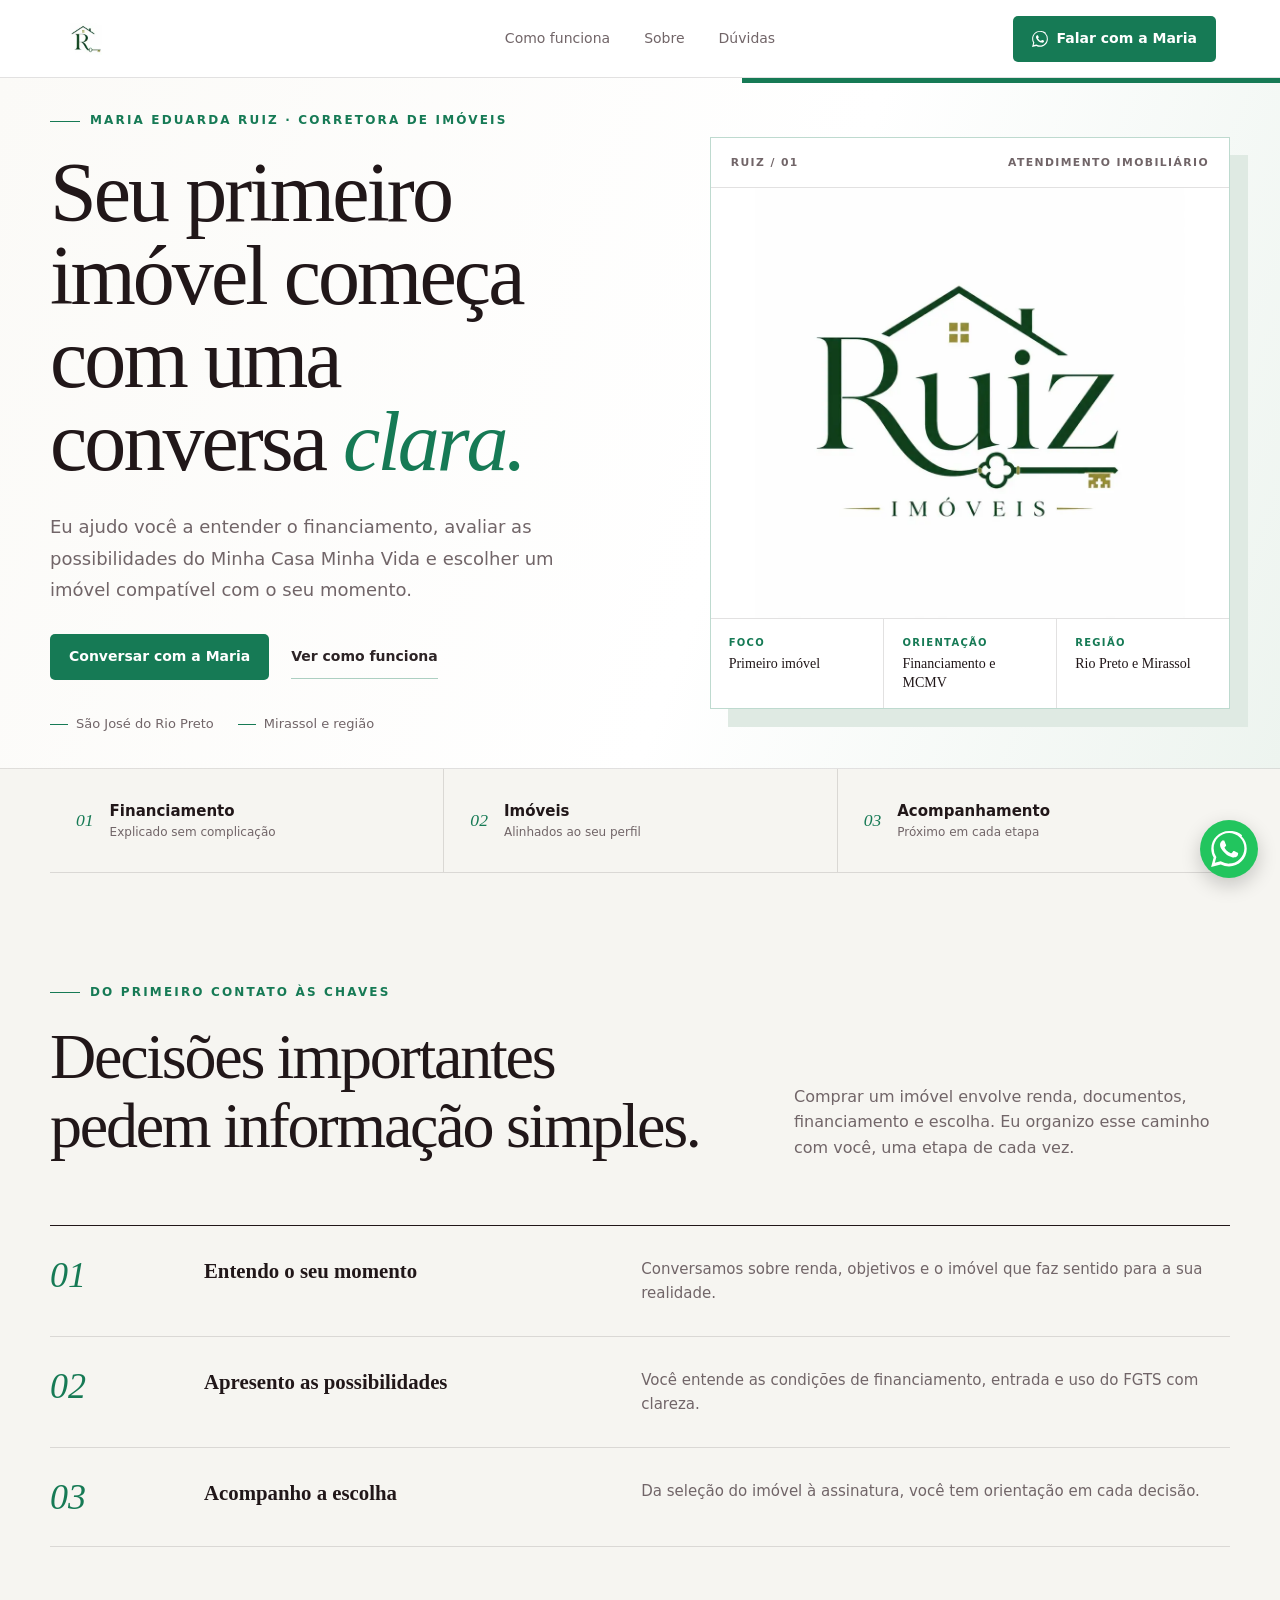
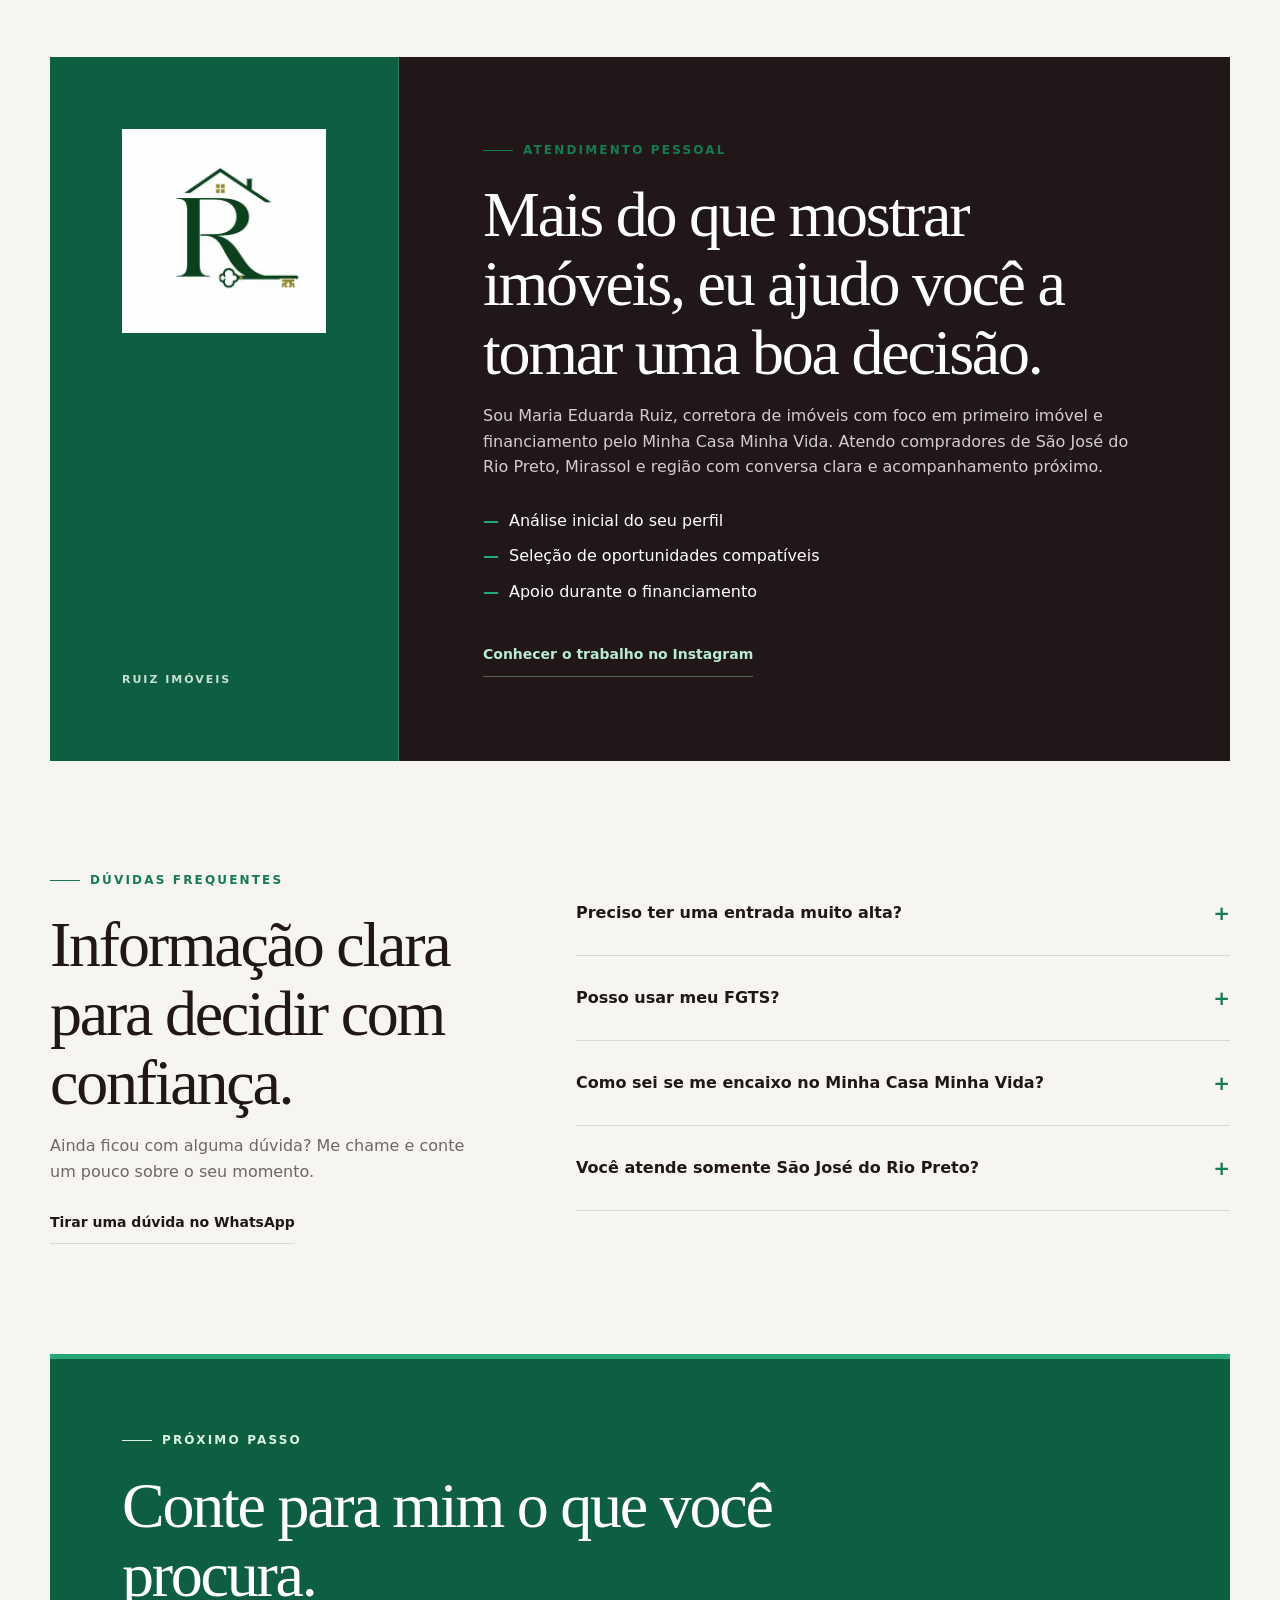
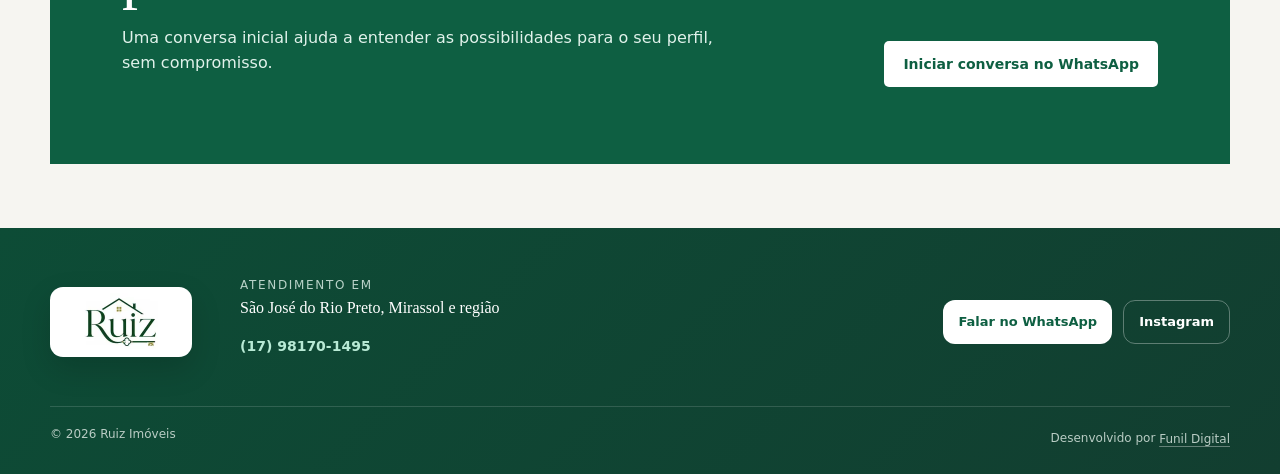
==== commit d1ad19e0: "Harden asset delivery and touch targets" ====
--- a/index.html
+++ b/index.html
@@ -23,7 +23,7 @@
   <link rel="icon" href="favicon.svg" type="image/svg+xml">
   <link rel="apple-touch-icon" href="assets/logo-ruiz-header.webp">
   <link rel="preload" href="assets/logo-ruiz-oficial.webp" as="image" type="image/webp">
-  <link rel="stylesheet" href="assets/site.css">
+  <link rel="stylesheet" href="assets/site.css?v=20260911">
 
   <meta property="og:type" content="website">
   <meta property="og:locale" content="pt_BR">
@@ -82,7 +82,7 @@
     ]
   }
   </script>
-  <script defer src="assets/site.js"></script>
+  <script defer src="assets/site.js?v=20260911"></script>
 </head>
 <body>
   <a class="skip-link" href="#conteudo">Ir para o conteúdo principal</a>
--- a/assets/site.css
+++ b/assets/site.css
@@ -27,9 +27,10 @@
 :focus-visible { outline: 3px solid #f2b84b; outline-offset: 4px; }
 
 .site-header { position: sticky; top: 0; z-index: 50; height: 78px; display: grid; grid-template-columns: 1fr auto 1fr; align-items: center; gap: 28px; padding-inline: max(24px, 5vw); border-bottom: 1px solid var(--line); background: rgba(255, 255, 255, .95); backdrop-filter: blur(16px); }
-.brand { width: 38px; height: 38px; display: grid; place-items: center; }
+.brand { width: 44px; height: 44px; display: grid; place-items: center; }
 .brand img { width: 32px; height: 32px; object-fit: cover; }
 .main-nav { display: flex; align-items: center; gap: 34px; color: var(--muted); font-size: .875rem; }
+.main-nav a { min-height: 44px; display: flex; align-items: center; }
 .main-nav a, .text-link, .instagram { position: relative; }
 .main-nav a::after { content: ""; position: absolute; right: 0; bottom: -6px; left: 0; height: 2px; border-radius: 999px; background: var(--green); transform: scaleX(0); transform-origin: right; transition: transform .2s ease; }
 .main-nav a:hover::after, .main-nav a:focus-visible::after { transform: scaleX(1); transform-origin: left; }
@@ -86,7 +87,7 @@
 
 .about { display: grid; grid-template-columns: .42fr 1fr; background: var(--ink); color: #fff; }
 .about-signature { min-height: 100%; display: grid; align-content: space-between; justify-items: start; padding: clamp(38px, 6vw, 72px); border-right: 1px solid rgba(255, 255, 255, .15); background: var(--green-dark); }
-.about-signature img { width: min(100%, 250px); height: auto; background: #fff; }
+.about-signature img { width: min(100%, 250px); height: auto; aspect-ratio: 1; align-self: start; object-fit: contain; background: #fff; }
 .about-signature small { color: #c7dfd4; font-size: .6875rem; font-weight: 800; letter-spacing: .18em; text-transform: uppercase; }
 .about-copy { padding: clamp(44px, 7vw, 84px); }
 .about h2 { max-width: 800px; color: #fff; }
@@ -126,7 +127,7 @@
 .footer-social { border: 1px solid rgba(255, 255, 255, .32); color: #fff; }
 .footer-bottom { width: min(100% - 48px, 1180px); margin: auto; padding: 18px 0 21px; border-top: 1px solid rgba(255, 255, 255, .14); display: flex; justify-content: space-between; gap: 16px; color: #b9ccc4; font-size: .75rem; }
 .footer-bottom p { margin: 0; }
-.footer-bottom a { color: inherit; text-decoration: underline; text-decoration-color: rgba(255, 255, 255, .35); text-underline-offset: 3px; }
+.footer-bottom a { min-height: 28px; display: inline-flex; align-items: center; color: inherit; text-decoration: underline; text-decoration-color: rgba(255, 255, 255, .35); text-underline-offset: 3px; }
 
 .whatsapp-float { position: fixed; right: 22px; bottom: 22px; z-index: 60; width: 58px; height: 58px; display: grid; place-items: center; border-radius: 50%; background: #22c55e; color: #fff; box-shadow: 0 7px 20px rgba(0, 0, 0, .2); transition: transform .2s ease, box-shadow .2s ease; }
 .whatsapp-float:hover { transform: translateY(-2px) scale(1.035); box-shadow: 0 10px 26px rgba(0, 0, 0, .26); }
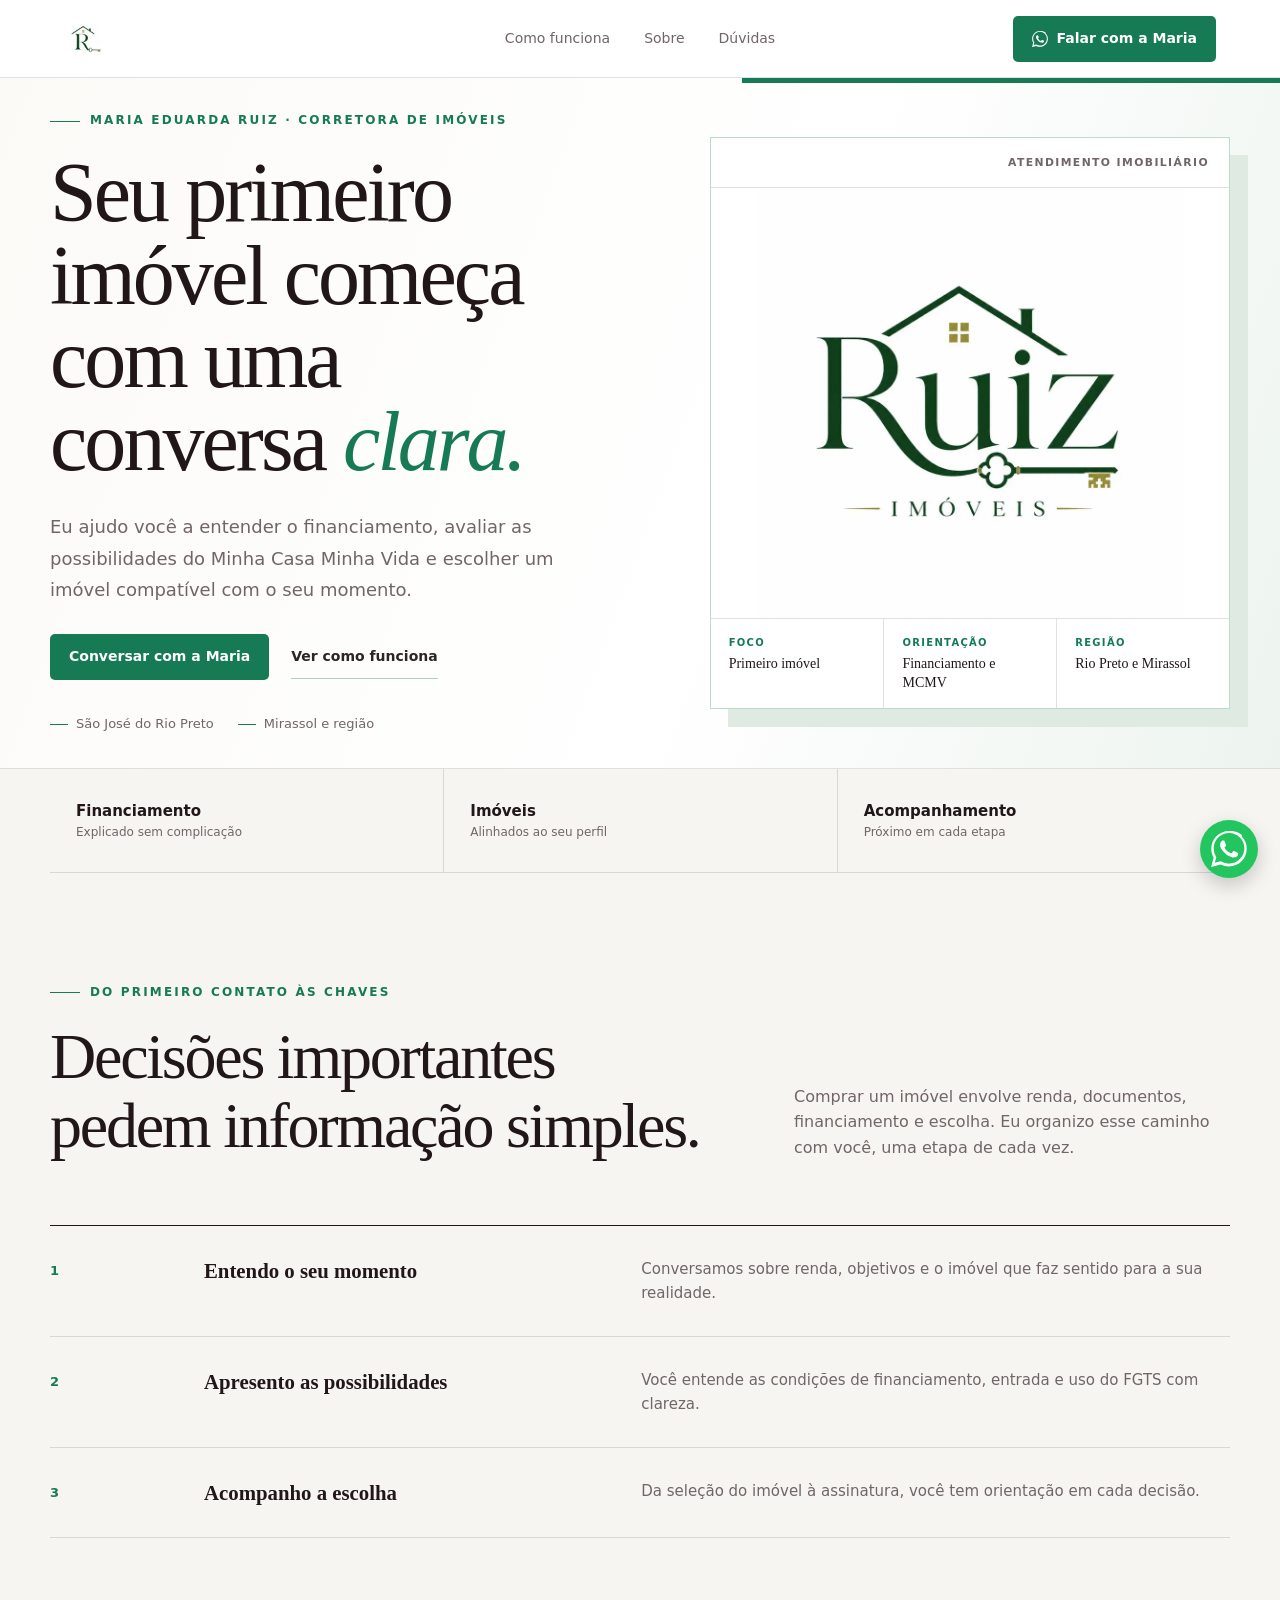
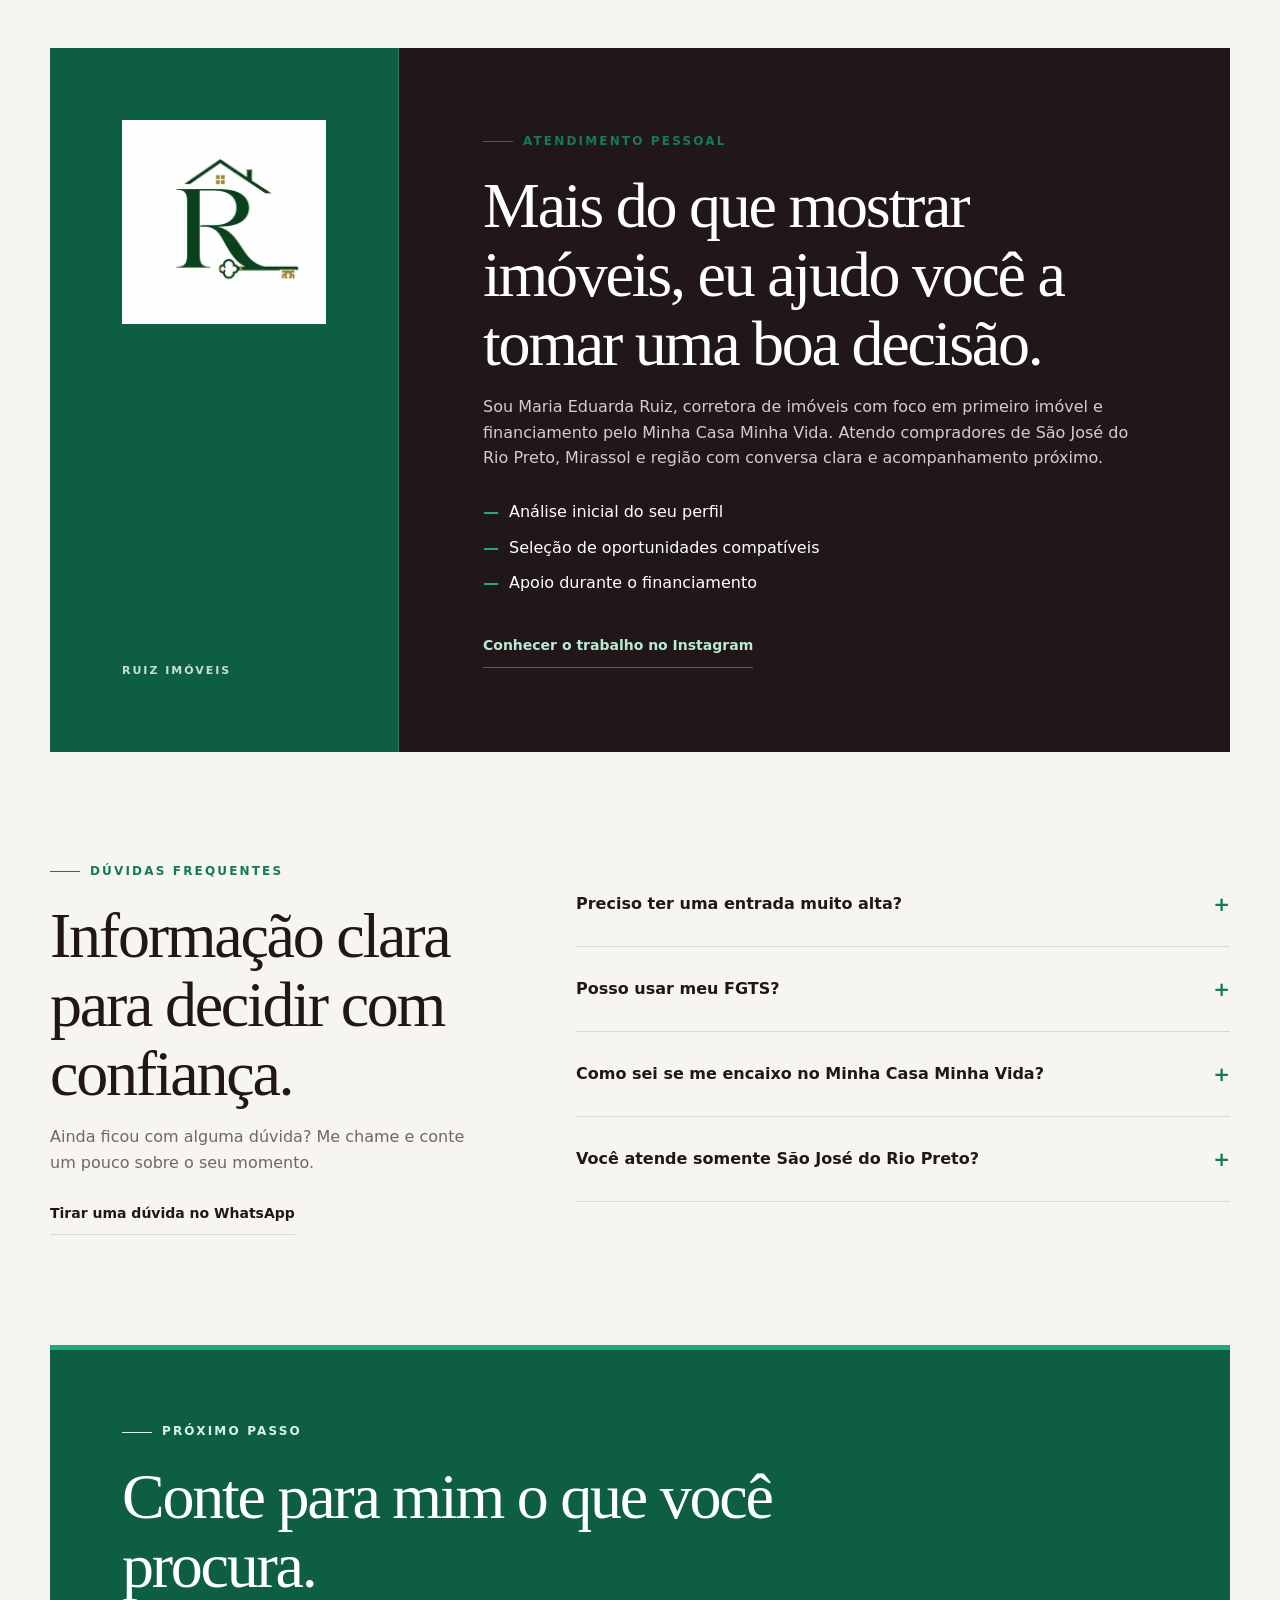
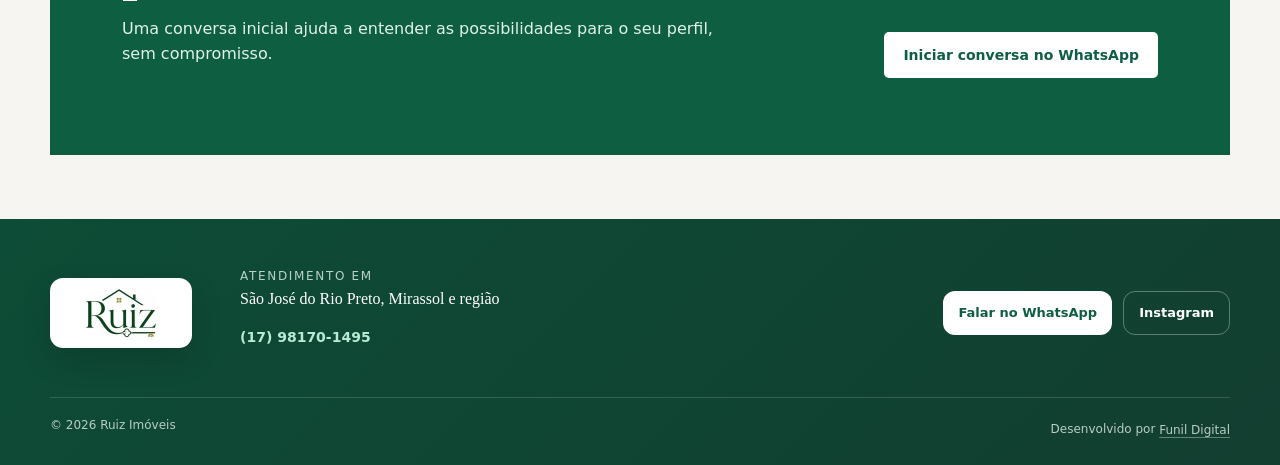
==== commit 51b09de7: "Simplify decorative numbering" ====
--- a/index.html
+++ b/index.html
@@ -23,7 +23,7 @@
   <link rel="icon" href="favicon.svg" type="image/svg+xml">
   <link rel="apple-touch-icon" href="assets/logo-ruiz-header.webp">
   <link rel="preload" href="assets/logo-ruiz-oficial.webp" as="image" type="image/webp">
-  <link rel="stylesheet" href="assets/site.css?v=20260911">
+  <link rel="stylesheet" href="assets/site.css?v=20260911-2">
 
   <meta property="og:type" content="website">
   <meta property="og:locale" content="pt_BR">
@@ -108,7 +108,7 @@
       </div>
       <aside class="visual" aria-label="Perfil do atendimento Ruiz Imóveis">
         <div class="identity">
-          <div class="identity-top"><span>Ruiz / 01</span><span>Atendimento imobiliário</span></div>
+          <div class="identity-top">Atendimento imobiliário</div>
           <img class="hero-logo" src="assets/logo-ruiz-oficial.webp" width="900" height="900" alt="Ruiz Imóveis" fetchpriority="high" decoding="async">
           <dl class="identity-details">
             <div><dt>Foco</dt><dd>Primeiro imóvel</dd></div>
@@ -120,17 +120,17 @@
     </div></section>
 
     <ul class="wrap benefits" aria-label="Serviços de orientação">
-      <li class="benefit"><span>01</span><div><strong>Financiamento</strong><small>Explicado sem complicação</small></div></li>
-      <li class="benefit"><span>02</span><div><strong>Imóveis</strong><small>Alinhados ao seu perfil</small></div></li>
-      <li class="benefit"><span>03</span><div><strong>Acompanhamento</strong><small>Próximo em cada etapa</small></div></li>
+      <li class="benefit"><strong>Financiamento</strong><small>Explicado sem complicação</small></li>
+      <li class="benefit"><strong>Imóveis</strong><small>Alinhados ao seu perfil</small></li>
+      <li class="benefit"><strong>Acompanhamento</strong><small>Próximo em cada etapa</small></li>
     </ul>
 
     <section class="content wrap" id="como-funciona" aria-labelledby="titulo-como-funciona">
       <div class="heading"><div><p class="eyebrow">Do primeiro contato às chaves</p><h2 id="titulo-como-funciona">Decisões importantes pedem informação simples.</h2></div><p>Comprar um imóvel envolve renda, documentos, financiamento e escolha. Eu organizo esse caminho com você, uma etapa de cada vez.</p></div>
       <div class="steps">
-        <article class="step"><span class="num" aria-hidden="true">01</span><div><h3>Entendo o seu momento</h3><p>Conversamos sobre renda, objetivos e o imóvel que faz sentido para a sua realidade.</p></div></article>
-        <article class="step"><span class="num" aria-hidden="true">02</span><div><h3>Apresento as possibilidades</h3><p>Você entende as condições de financiamento, entrada e uso do FGTS com clareza.</p></div></article>
-        <article class="step"><span class="num" aria-hidden="true">03</span><div><h3>Acompanho a escolha</h3><p>Da seleção do imóvel à assinatura, você tem orientação em cada decisão.</p></div></article>
+        <article class="step"><span class="num" aria-hidden="true">1</span><div><h3>Entendo o seu momento</h3><p>Conversamos sobre renda, objetivos e o imóvel que faz sentido para a sua realidade.</p></div></article>
+        <article class="step"><span class="num" aria-hidden="true">2</span><div><h3>Apresento as possibilidades</h3><p>Você entende as condições de financiamento, entrada e uso do FGTS com clareza.</p></div></article>
+        <article class="step"><span class="num" aria-hidden="true">3</span><div><h3>Acompanho a escolha</h3><p>Da seleção do imóvel à assinatura, você tem orientação em cada decisão.</p></div></article>
       </div>
     </section>
 
--- a/assets/site.css
+++ b/assets/site.css
@@ -58,7 +58,7 @@
 .trust li::before { content: ""; width: 18px; height: 1px; background: var(--green); }
 .visual { position: relative; }
 .identity { min-height: 560px; display: grid; grid-template-rows: auto 1fr auto; overflow: hidden; border: 1px solid rgba(22, 122, 85, .28); background: #fff; box-shadow: 18px 18px 0 #dfeae3; }
-.identity-top { display: flex; justify-content: space-between; gap: 20px; padding: 16px 20px; border-bottom: 1px solid var(--line); color: var(--muted); font-size: .675rem; font-weight: 750; letter-spacing: .13em; text-transform: uppercase; }
+.identity-top { padding: 16px 20px; border-bottom: 1px solid var(--line); color: var(--muted); font-size: .675rem; font-weight: 750; letter-spacing: .13em; text-align: right; text-transform: uppercase; }
 .hero-logo { width: min(88%, 430px); height: auto; align-self: center; justify-self: center; object-fit: contain; }
 .identity-details { display: grid; grid-template-columns: repeat(3, 1fr); margin: 0; border-top: 1px solid var(--line); }
 .identity-details div { min-width: 0; padding: 16px 18px; }
@@ -67,9 +67,8 @@
 .identity-details dd { margin: 4px 0 0; color: var(--ink); font: 500 .875rem/1.3 Georgia, serif; }
 
 .benefits { display: grid; grid-template-columns: repeat(3, 1fr); padding-top: 0; padding-bottom: 0; border-bottom: 1px solid var(--line); }
-.benefit { display: grid; grid-template-columns: auto 1fr; align-items: center; gap: 16px; padding: 30px 26px; }
+.benefit { padding: 30px 26px; }
 .benefit + .benefit { border-left: 1px solid var(--line); }
-.benefit > span { color: var(--green); font: italic 1.1rem Georgia, serif; }
 .benefit strong, .benefit small { display: block; }
 .benefit strong { color: var(--ink); font-size: .9375rem; }
 .benefit small { color: var(--muted); font-size: .75rem; }
@@ -80,7 +79,7 @@
 .heading > p { margin: 0; color: var(--muted); }
 .steps { margin-top: 64px; border-top: 1px solid var(--ink); }
 .step { display: grid; grid-template-columns: 120px minmax(0, 1fr); align-items: start; gap: 34px; padding: 31px 0; border-bottom: 1px solid var(--line); }
-.num { color: var(--green); font: italic 2.25rem/1 Georgia, serif; }
+.num { padding-top: 4px; color: var(--green); font-size: .8125rem; font-weight: 800; letter-spacing: .12em; }
 .step > div { display: grid; grid-template-columns: .75fr 1.25fr; gap: clamp(30px, 7vw, 84px); }
 .step h3 { margin: 0; color: var(--ink); font: 600 1.3rem/1.3 Georgia, serif; }
 .step p { max-width: 570px; margin: 0; color: var(--muted); font-size: .9375rem; }
@@ -174,7 +173,6 @@
   .actions .btn { width: 100%; }
   .identity { min-height: 500px; box-shadow: 10px 10px 0 #dfeae3; }
   .identity-top { padding: 14px; }
-  .identity-top span:last-child { display: none; }
   .hero-logo { width: 88%; }
   .identity-details { grid-template-columns: 1fr; text-align: left; }
   .identity-details div { display: grid; grid-template-columns: 90px 1fr; align-items: center; padding: 11px 14px; }
@@ -184,7 +182,7 @@
   .content { padding-top: 78px; padding-bottom: 78px; }
   .steps { margin-top: 46px; }
   .step { grid-template-columns: 54px minmax(0, 1fr); gap: 14px; padding: 25px 0; }
-  .num { font-size: 1.6rem; }
+  .num { font-size: .8125rem; }
   .step > div { grid-template-columns: 1fr; gap: 8px; }
   .about-signature { grid-template-columns: 82px 1fr; padding: 24px 28px; }
   .about-signature img { width: 82px; }
